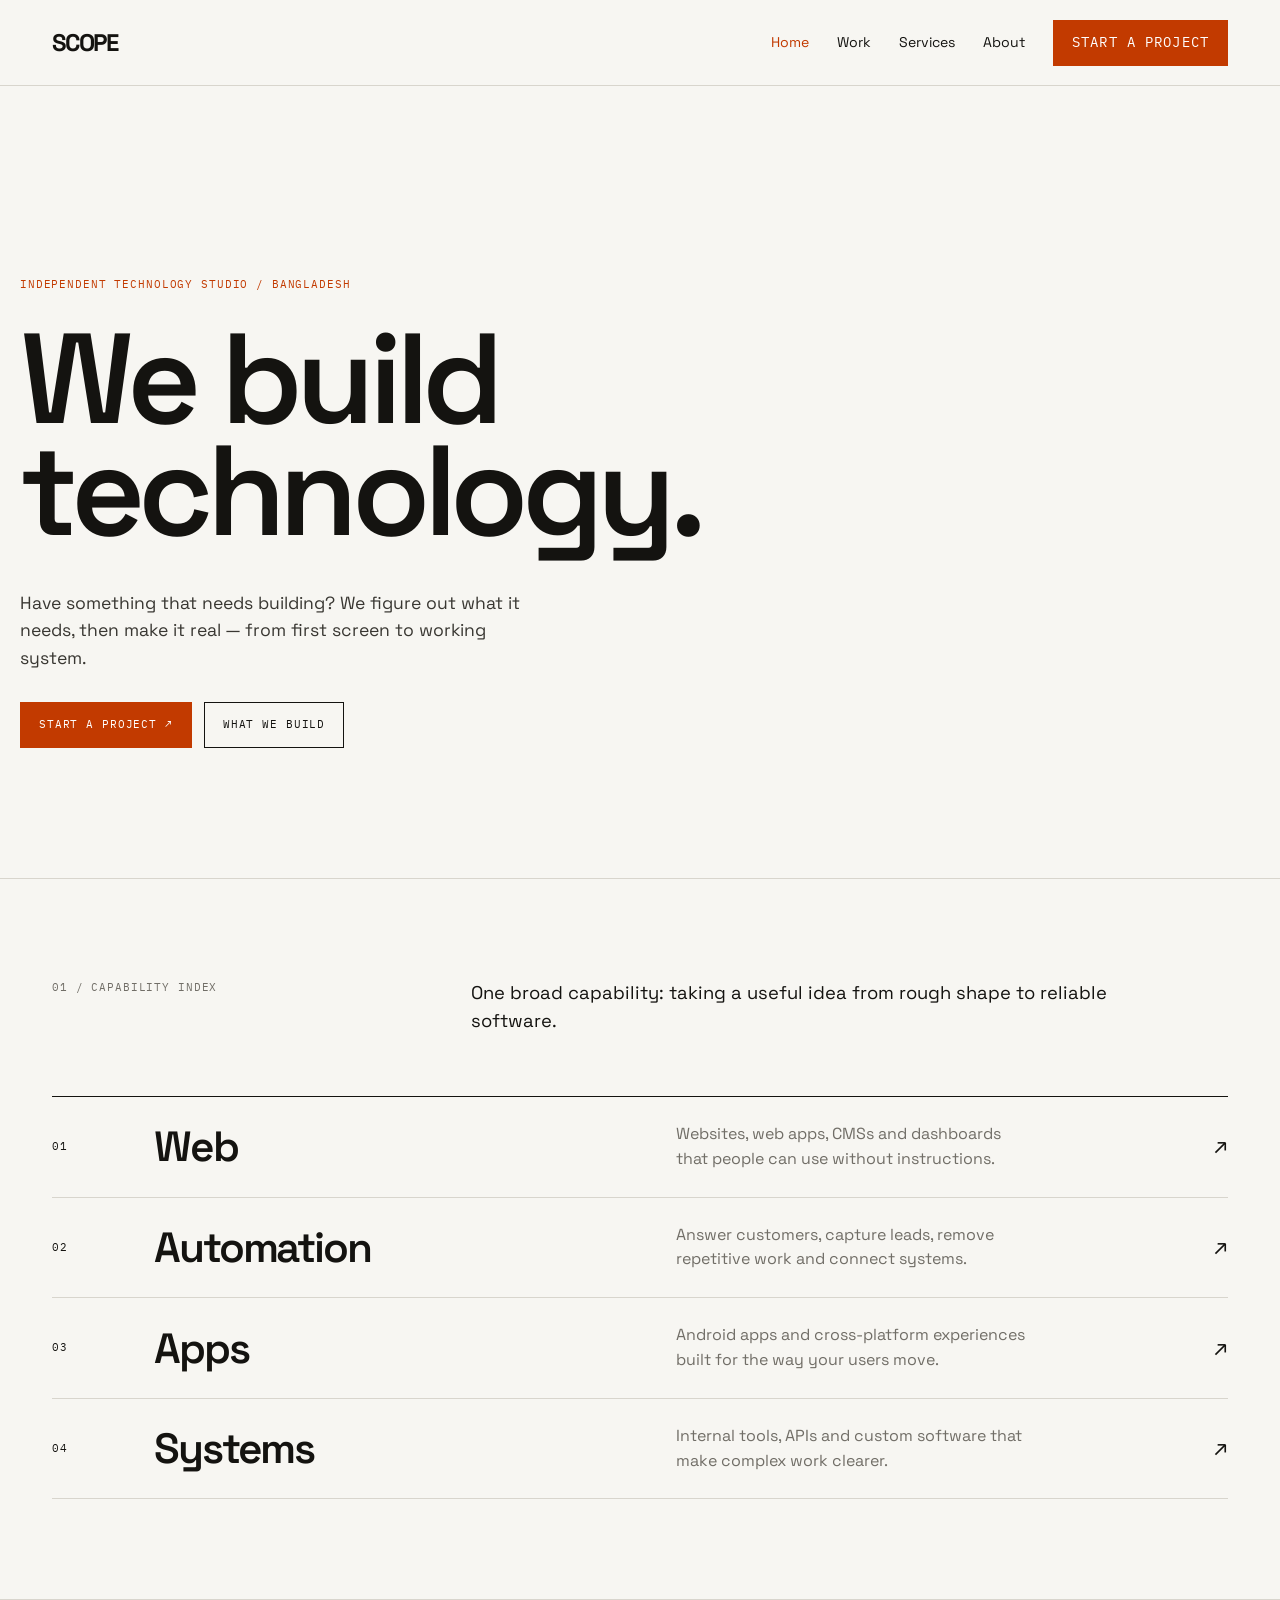
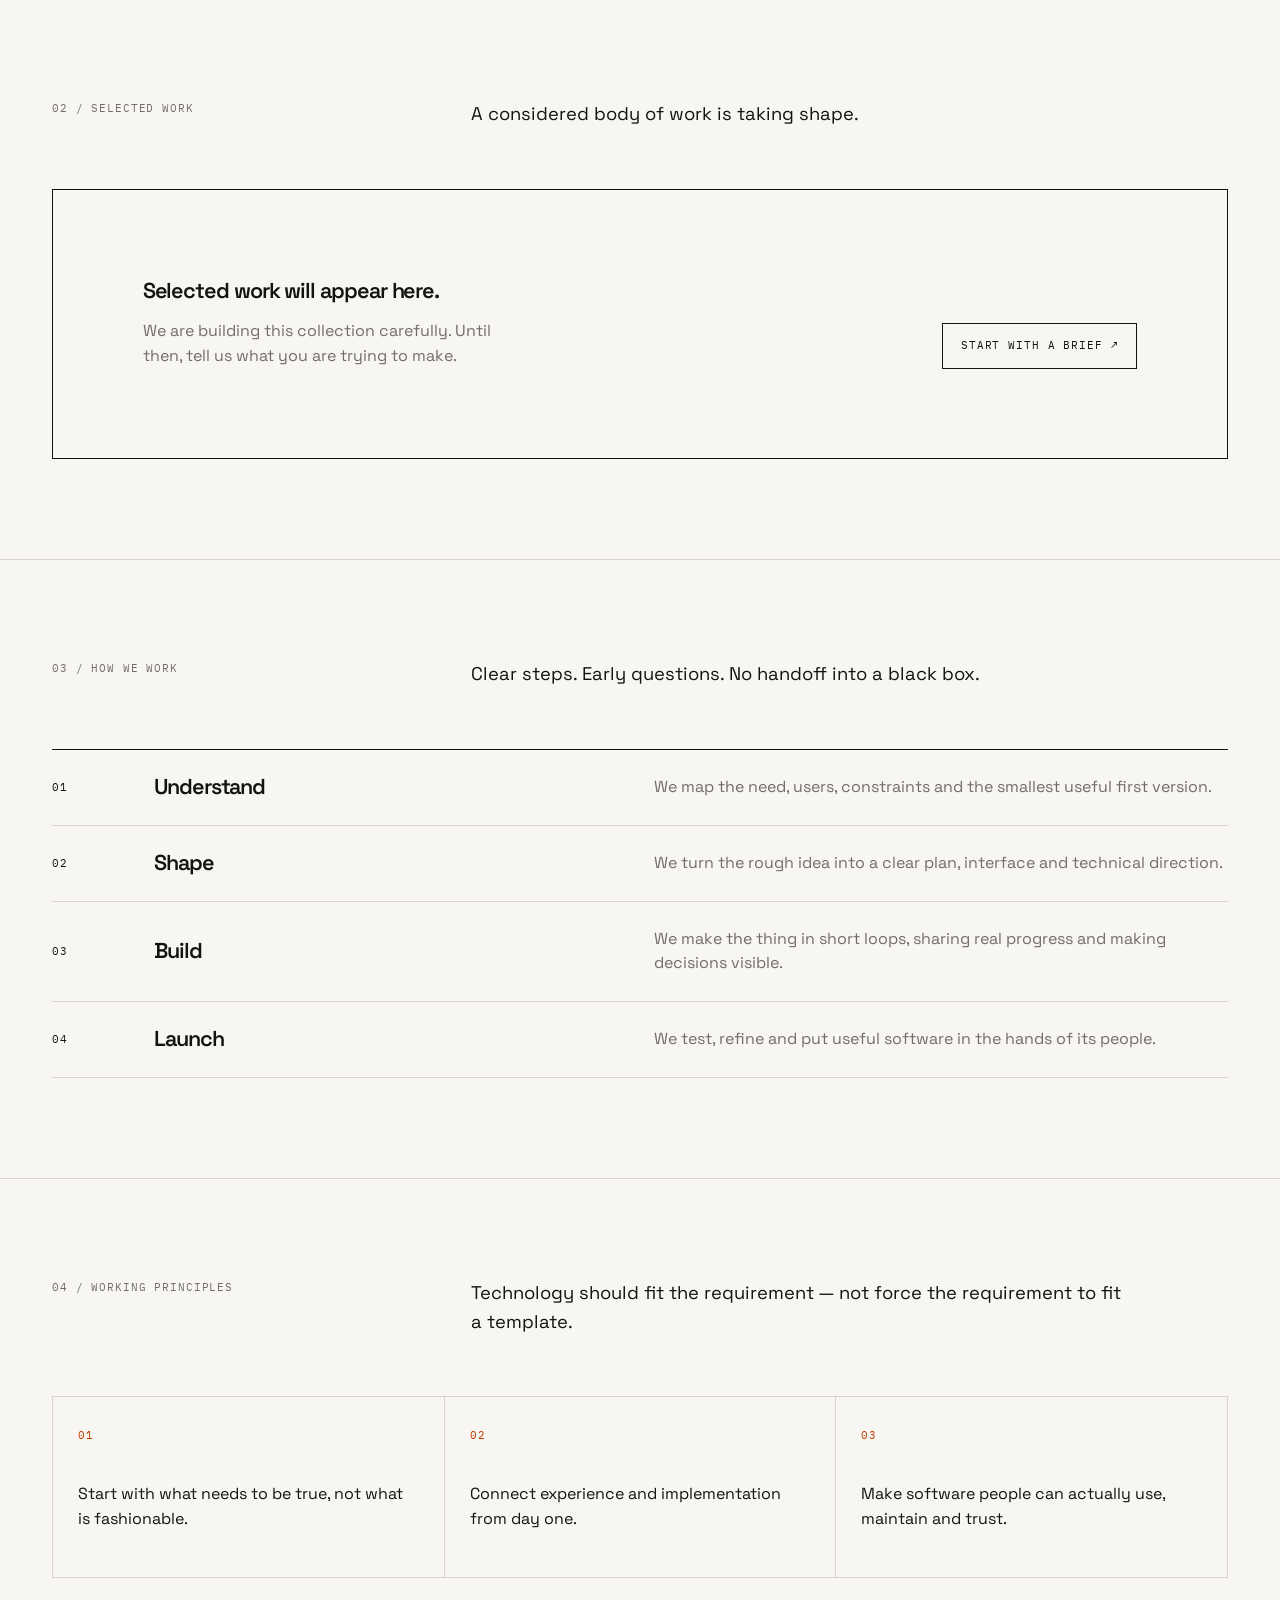
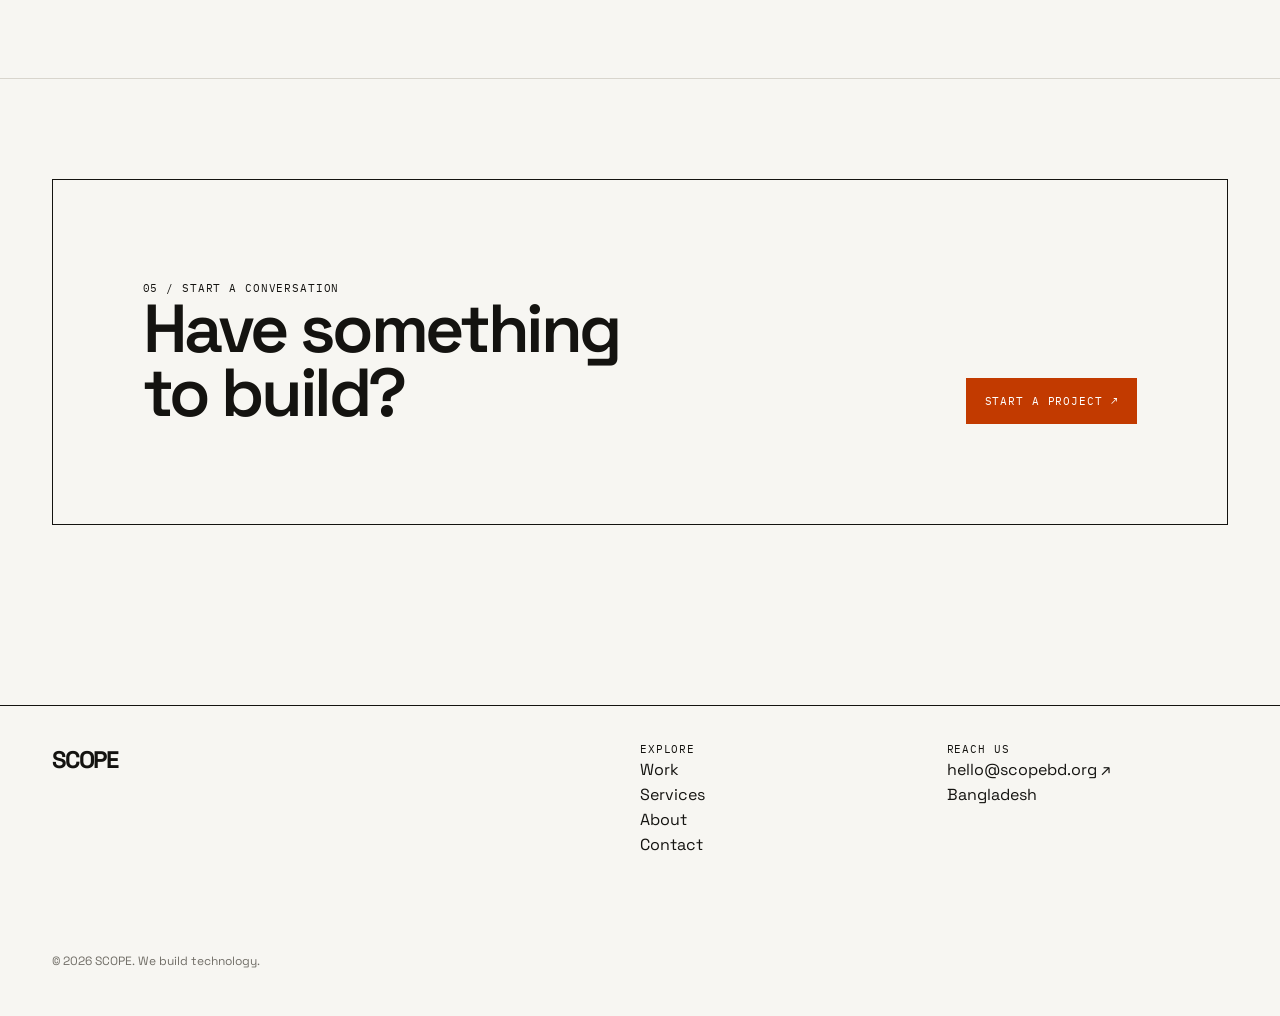
==== index.html @ 94222c30 "Initial SCOPE website: editorial static site for scopebd.org" ====
<!doctype html><html lang="en"><head><meta charset="utf-8"><meta name="viewport" content="width=device-width,initial-scale=1"><meta name="theme-color" content="#F7F6F2"><link rel="preconnect" href="https://fonts.googleapis.com"><link rel="preconnect" href="https://fonts.gstatic.com" crossorigin><link href="https://fonts.googleapis.com/css2?family=IBM+Plex+Mono:wght@400;500&family=Space+Grotesk:wght@400;500;600;700&display=swap" rel="stylesheet"><title>SCOPE — We build technology</title><meta name="description" content="SCOPE builds websites, apps, automation and systems for ideas that need somewhere to go."><link rel="canonical" href="https://scopebd.org/"><meta name="twitter:card" content="summary"><meta property="og:url" content="https://scopebd.org/"><meta property="og:site_name" content="SCOPE"><meta property="og:image" content="https://scopebd.org/favicon.svg"><link rel="apple-touch-icon" href="favicon.svg"><meta property="og:title" content="SCOPE — We build technology"><meta property="og:description" content="Websites, apps, automation and systems, built around what you need."><meta property="og:type" content="website"><link rel="icon" href="favicon.svg"><link rel="stylesheet" href="assets/css/main.css"></head><body><a class="skip" href="#main">Skip to content</a><header class="site-header"><div class="wrap nav"><a class="wordmark" href="index.html">SCOPE</a><button class="menu" aria-expanded="false" aria-controls="nav">Menu</button><nav class="nav-links" id="nav" aria-label="Main navigation"><a aria-current="page" href="index.html">Home</a><a href="work.html">Work</a><a href="services.html">Services</a><a href="about.html">About</a><a href="contact.html" class="button primary">Start a project</a></nav></div></header><main id="main"><section class="hero wrap reveal"><div class="eyebrow">Independent technology studio / Bangladesh</div><h1>We build<br>technology.</h1><p>Have something that needs building? We figure out what it needs, then make it real — from first screen to working system.</p><div class="actions"><a class="button primary" href="contact.html">Start a project ↗</a><a class="button" href="services.html">What we build</a></div></section><section class="section"><div class="wrap"><div class="section-head reveal"><div class="eyebrow">01 / Capability index</div><p class="section-intro">One broad capability: taking a useful idea from rough shape to reliable software.</p></div><div class="cap-list"><a class="cap-row reveal" href="services.html#web"><span class="index">01</span><h3>Web</h3><p>Websites, web apps, CMSs and dashboards that people can use without instructions.</p><span class="arrow">↗</span></a><a class="cap-row reveal" href="services.html#automation"><span class="index">02</span><h3>Automation</h3><p>Answer customers, capture leads, remove repetitive work and connect systems.</p><span class="arrow">↗</span></a><a class="cap-row reveal" href="services.html#apps"><span class="index">03</span><h3>Apps</h3><p>Android apps and cross-platform experiences built for the way your users move.</p><span class="arrow">↗</span></a><a class="cap-row reveal" href="services.html#systems"><span class="index">04</span><h3>Systems</h3><p>Internal tools, APIs and custom software that make complex work clearer.</p><span class="arrow">↗</span></a></div></div></section><section class="section"><div class="wrap"><div class="section-head reveal"><div class="eyebrow">02 / Selected work</div><p class="section-intro">A considered body of work is taking shape.</p></div><div class="empty reveal"><div><h3>Selected work will appear here.</h3><p>We are building this collection carefully. Until then, tell us what you are trying to make.</p></div><a class="button" href="contact.html">Start with a brief ↗</a></div></div></section><section class="section"><div class="wrap"><div class="section-head reveal"><div class="eyebrow">03 / How we work</div><p class="section-intro">Clear steps. Early questions. No handoff into a black box.</p></div><div class="process-list"><div class="process-row reveal"><span class="index">01</span><h3>Understand</h3><p>We map the need, users, constraints and the smallest useful first version.</p></div><div class="process-row reveal"><span class="index">02</span><h3>Shape</h3><p>We turn the rough idea into a clear plan, interface and technical direction.</p></div><div class="process-row reveal"><span class="index">03</span><h3>Build</h3><p>We make the thing in short loops, sharing real progress and making decisions visible.</p></div><div class="process-row reveal"><span class="index">04</span><h3>Launch</h3><p>We test, refine and put useful software in the hands of its people.</p></div></div></div></section><section class="section"><div class="wrap"><div class="section-head reveal"><div class="eyebrow">04 / Working principles</div><p class="section-intro">Technology should fit the requirement — not force the requirement to fit a template.</p></div><div class="principles"><div class="principle reveal"><span class="index">01</span><p>Start with what needs to be true, not what is fashionable.</p></div><div class="principle reveal"><span class="index">02</span><p>Connect experience and implementation from day one.</p></div><div class="principle reveal"><span class="index">03</span><p>Make software people can actually use, maintain and trust.</p></div></div></div></section><section class="section"><div class="wrap"><div class="empty final-cta reveal"><div><div class="eyebrow">05 / Start a conversation</div><h2>Have something<br>to build?</h2></div><a class="button primary" href="contact.html">Start a project ↗</a></div></div></section></main><footer class="site-footer"><div class="wrap footer-grid"><a class="wordmark" href="index.html">SCOPE</a><div><div class="mono">Explore</div><p><a href="work.html">Work</a><br><a href="services.html">Services</a><br><a href="about.html">About</a><br><a href="contact.html">Contact</a></p></div><div><div class="mono">Reach us</div><p><a href="mailto:hello@scopebd.org">hello@scopebd.org ↗</a><br>Bangladesh</p></div><p class="footer-small">© 2026 SCOPE. We build technology.</p></div></footer><script src="assets/js/main.js"></script></body></html>
---- assets/css/main.css ----
:root{--paper:#F7F6F2;--ink:#141310;--muted:#716e67;--rule:#D8D5CD;--orange:#C23A00;--orange-bright:#FF4D00;--orange-ink:#C23A00;--color-body:#393732;--color-error:#B32900;--color-on-primary:#FFFFFF;--max:1240px}*{box-sizing:border-box}html{scroll-behavior:smooth}body{margin:0;background:var(--paper);color:var(--ink);font-family:'Space Grotesk',sans-serif;line-height:1.55}h1,h2,h3,p{margin:0}h1,h2,h3{font-family:'Space Grotesk',Arial,sans-serif;font-weight:600;letter-spacing:-.05em}h1{font-size:clamp(3.8rem,10vw,9.5rem);line-height:.88;max-width:950px}h2{font-size:clamp(2.4rem,5.3vw,5.2rem);line-height:.94}h3{font-size:1.35rem;line-height:1.15}.mono,.eyebrow,.index,.meta{font-family:'IBM Plex Mono',monospace;text-transform:uppercase;letter-spacing:.08em;font-size:.68rem}.wrap{max-width:var(--max);margin:auto;padding:0 32px}.skip{position:absolute;left:16px;top:-100px;background:var(--orange-ink);color:var(--color-on-primary);padding:10px;z-index:20}.skip:focus{top:16px}.site-header{height:86px;border-bottom:1px solid var(--rule);display:flex;align-items:center}.nav{display:flex;align-items:center;justify-content:space-between;width:100%}.wordmark{font-family:'Space Grotesk';font-size:1.5rem;font-weight:700;letter-spacing:-.07em;color:var(--ink);text-decoration:none}.nav-links{display:flex;gap:28px;align-items:center}.nav-links a,.text-link{color:var(--ink);text-decoration:none;font-size:.88rem}.nav-links a[aria-current]{color:var(--orange)}.button{display:inline-flex;align-items:center;justify-content:center;min-height:46px;padding:0 18px;border:1px solid var(--ink);background:transparent;color:var(--ink);text-decoration:none;font-family:'IBM Plex Mono';font-size:.68rem;text-transform:uppercase;letter-spacing:.08em;transition:transform .24s cubic-bezier(.23,1,.32,1),background .24s,color .24s}.button.primary{background:var(--orange-ink);border-color:var(--orange-ink);color:var(--color-on-primary)} @media (hover:hover) and (pointer:fine){.nav-links a:hover{color:var(--orange)}.button:hover{background:var(--ink);color:var(--color-on-primary)}.button.primary:hover{background:var(--ink);border-color:var(--ink);color:var(--color-on-primary)}}.button:active{transform:scale(.97)}.menu{display:none;background:none;border:0;font:inherit}.hero{padding:clamp(90px,15vw,190px) 0 130px;position:relative}.hero .eyebrow{color:var(--orange);margin-bottom:30px}.hero p{max-width:510px;margin:42px 0 30px;font-size:1.1rem;color:var(--color-body)}.actions{display:flex;gap:12px;flex-wrap:wrap}.section{padding:100px 0;border-top:1px solid var(--rule)}.section-head{display:grid;grid-template-columns:1fr 2fr;gap:40px;margin-bottom:60px}.section-head .eyebrow{color:var(--muted)}.section-intro{max-width:650px;font-size:1.15rem}.cap-list,.process-list{border-top:1px solid var(--ink)}.cap-row,.process-row{display:grid;grid-template-columns:80px 1fr 1fr 30px;gap:22px;align-items:center;padding:25px 0;border-bottom:1px solid var(--rule);text-decoration:none;color:var(--ink);transition:padding .25s cubic-bezier(.23,1,.32,1),color .2s}.cap-row h3{font-size:clamp(1.8rem,3.3vw,3.1rem)}.cap-row p{color:var(--muted);max-width:360px}.cap-row .arrow{font-size:1.4rem;text-align:right} @media (hover:hover) and (pointer:fine){.cap-row:hover{padding-left:14px;padding-right:14px;color:var(--orange)}}.empty{border:1px solid var(--ink);padding:clamp(38px,7vw,90px);display:flex;align-items:end;justify-content:space-between;gap:35px}.final-cta{padding-top:clamp(48px,8vw,100px);padding-bottom:clamp(48px,8vw,100px)}.final-cta h2{max-width:620px}.empty p{color:var(--muted);max-width:350px;margin-top:15px}.spec-grid{display:grid;grid-template-columns:repeat(2,1fr);gap:1px;background:var(--rule);border:1px solid var(--rule)}.spec{background:var(--paper);padding:30px}.spec .mono{color:var(--orange);margin-bottom:24px}.spec p{margin-top:12px;color:var(--muted)}.process-row{grid-template-columns:80px 1fr 1.2fr}.process-row p{color:var(--muted)}.principles{display:grid;grid-template-columns:repeat(3,1fr);gap:1px;background:var(--rule);border:1px solid var(--rule)}.principle{background:var(--paper);padding:25px;min-height:180px}.principle .index{color:var(--orange)}.principle p{margin-top:35px}.page-hero{padding:110px 0 100px}.page-hero p{font-size:1.15rem;max-width:550px;margin-top:32px;color:var(--muted)}.service{display:grid;grid-template-columns:80px 1fr 1.2fr;gap:25px;padding:45px 0;border-top:1px solid var(--rule)}.service h2{font-size:clamp(2rem,4vw,4rem)}.service ul{margin:0;padding:0;list-style:none;color:var(--muted)}.service li{padding:7px 0;border-bottom:1px solid var(--rule)}.service li:before{content:'— ';color:var(--orange)}.service .hint{font-family:'IBM Plex Mono';font-size:.7rem;text-transform:uppercase;margin-top:24px;color:var(--ink)}.about-copy{max-width:750px;font-size:clamp(1.5rem,3vw,2.7rem);line-height:1.15}.contact-layout{display:grid;grid-template-columns:1fr 1.2fr;gap:100px}.contact-note{color:var(--muted);max-width:300px}.contact-note a{color:var(--ink)}form{border-top:1px solid var(--ink)}.field{padding:20px 0;border-bottom:1px solid var(--rule)}label{display:block;font-family:'IBM Plex Mono';font-size:.68rem;text-transform:uppercase;letter-spacing:.08em;margin-bottom:9px}input,select,textarea{width:100%;padding:10px 0;border:0;background:transparent;color:var(--ink);font:1rem 'Space Grotesk';outline:0}textarea{min-height:120px;resize:vertical}input:focus,select:focus,textarea:focus{box-shadow:0 2px var(--orange)}.error{color:var(--color-error);font-size:.75rem;display:block;min-height:18px}.form-footer{display:flex;align-items:center;justify-content:space-between;padding-top:25px}.form-status{color:var(--muted);font-size:.85rem}.site-footer{border-top:1px solid var(--ink);padding:35px 0 45px;margin-top:80px}.footer-grid{display:grid;grid-template-columns:2fr 1fr 1fr;gap:25px}.footer-grid a{color:var(--ink);text-decoration:none} @media (hover:hover) and (pointer:fine){.footer-grid a:hover{color:var(--orange)}}.footer-small{margin-top:70px;color:var(--muted);font-size:.75rem}.not-found{min-height:65vh;display:flex;align-items:center}.reveal{opacity:0;transform:translateY(16px);transition:opacity .5s,transform .5s cubic-bezier(.23,1,.32,1)}.reveal.visible{opacity:1;transform:none}:focus-visible{outline:2px solid var(--ink);outline-offset:4px}@media(max-width:700px){.wrap{padding:0 20px}.site-header{height:70px}.menu{display:block;font-family:'IBM Plex Mono';font-size:.68rem;text-transform:uppercase}.nav-links{display:none;position:absolute;top:70px;left:0;right:0;background:var(--paper);border-bottom:1px solid var(--ink);padding:20px;z-index:5;flex-direction:column;align-items:stretch}.nav-links.open{display:flex}.nav-links .button{text-align:center}.hero{padding:90px 0 100px}.hero p{font-size:1rem;margin-top:32px}.section{padding:72px 0}.section-head{display:block;margin-bottom:35px}.section-head .section-intro{margin-top:24px}.cap-row{grid-template-columns:45px 1fr 20px}.cap-row p{grid-column:2/-1;font-size:.9rem}.spec-grid,.principles{grid-template-columns:1fr}.empty{display:block}.empty .button{margin-top:30px}.process-row{grid-template-columns:45px 1fr}.process-row p{grid-column:2}.service{grid-template-columns:45px 1fr;gap:15px;padding:32px 0}.service ul,.service .hint{grid-column:2}.contact-layout{grid-template-columns:1fr;gap:45px}.page-hero{padding:80px 0 65px}.footer-grid{grid-template-columns:1fr 1fr}.footer-grid .wordmark{grid-column:1/-1}.footer-small{margin-top:40px}}@media(prefers-reduced-motion:reduce){html{scroll-behavior:auto}.reveal{opacity:1;transform:none;transition:none}.button,.cap-row{transition:none}}
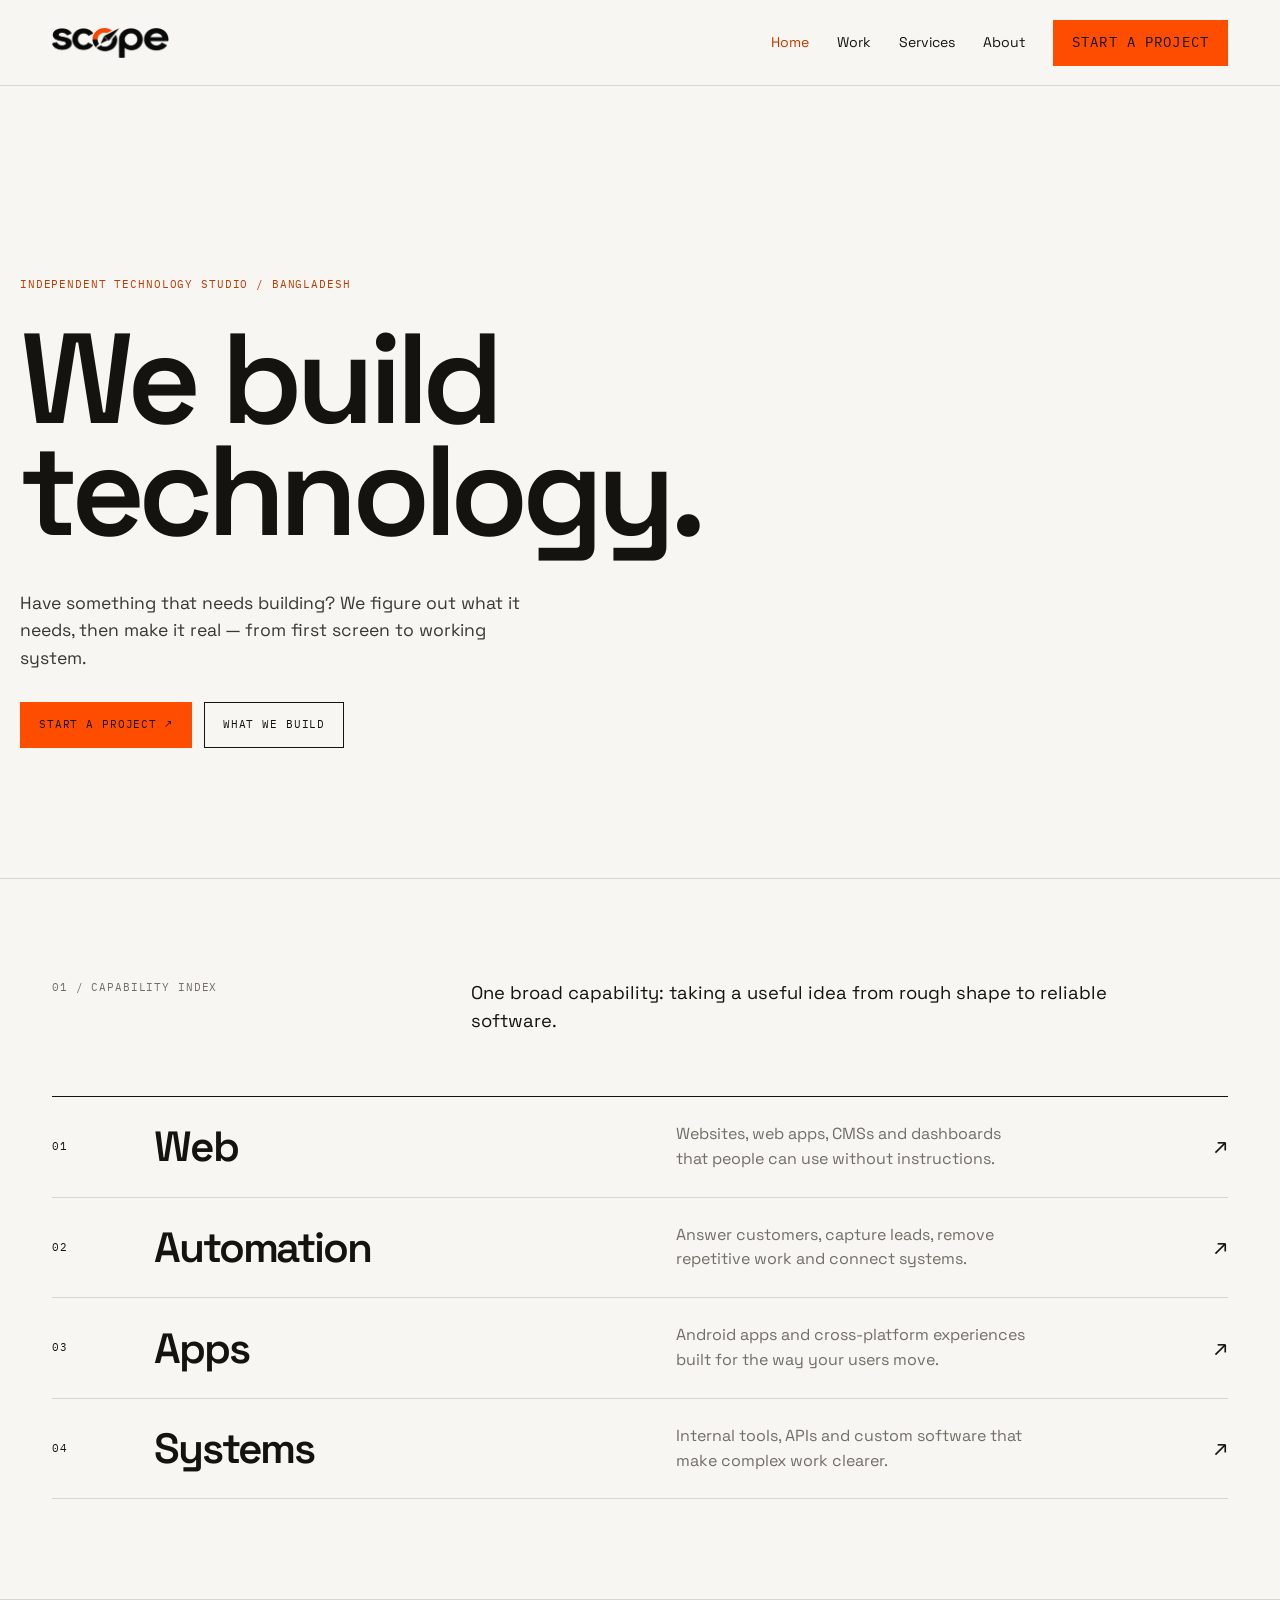
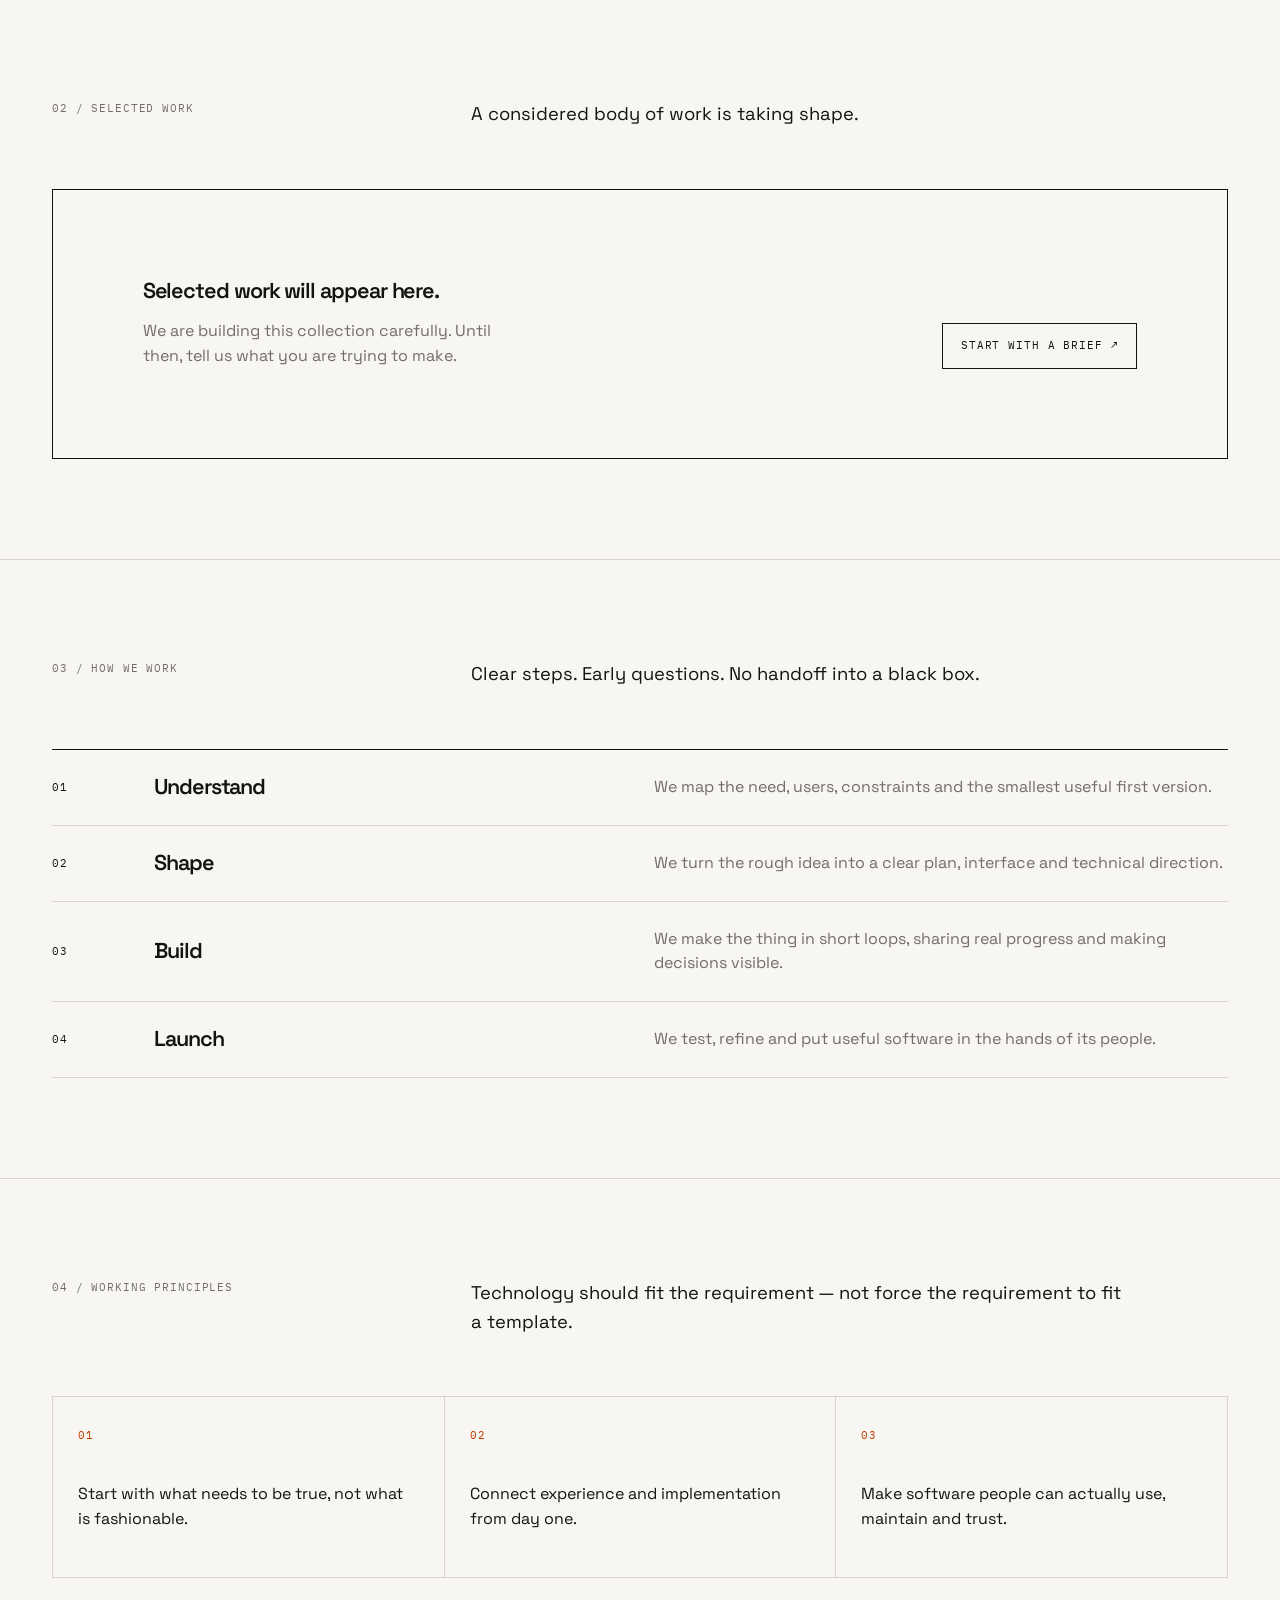
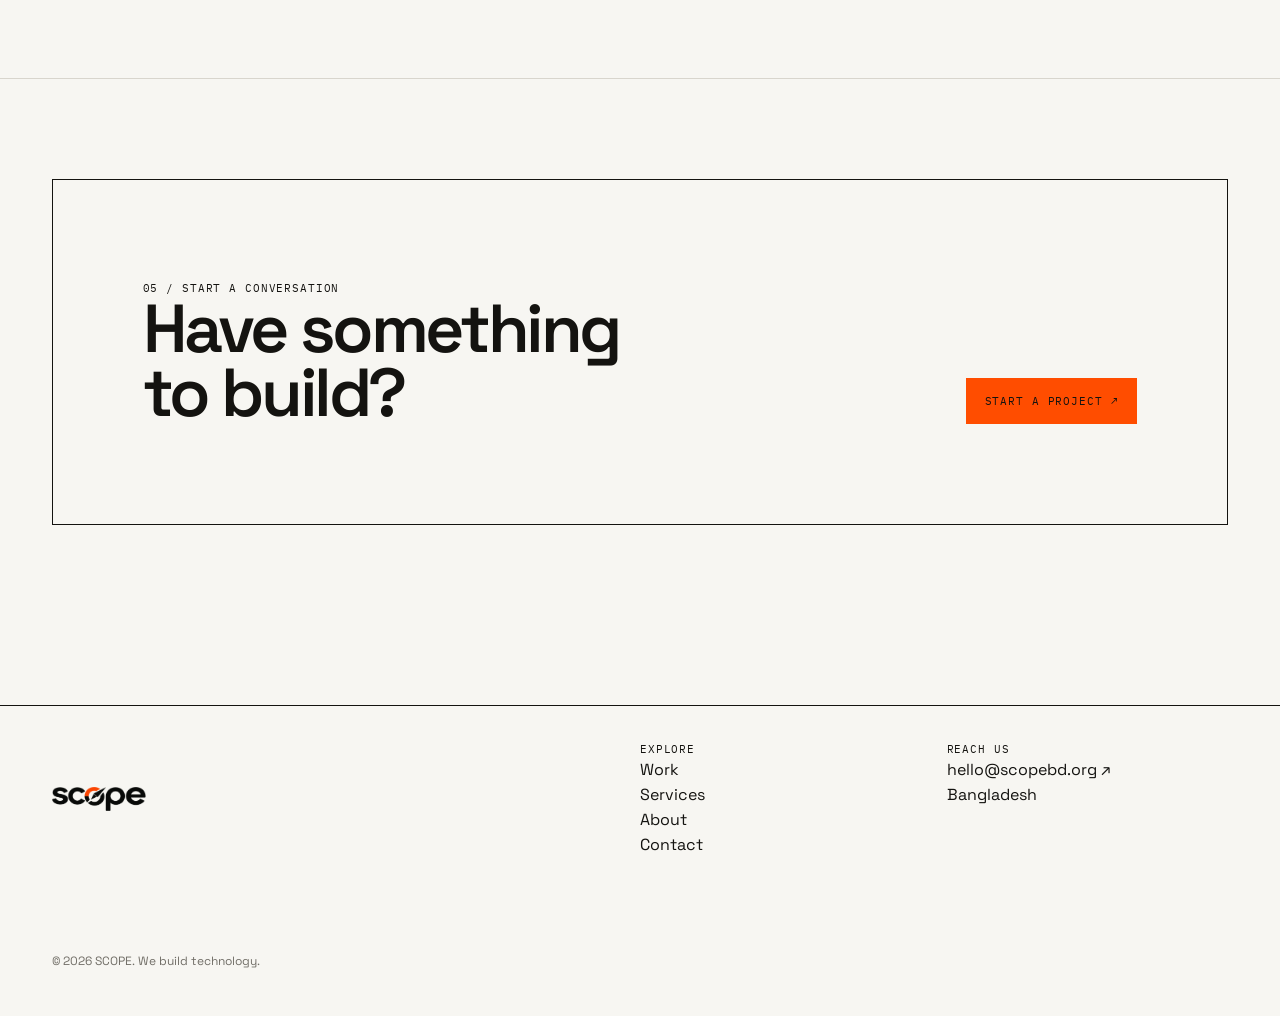
==== commit 53539ab2: "Brand: official logo.png in navbar/footer, O-mark favicon set" ====
--- a/index.html
+++ b/index.html
@@ -1 +1 @@
-<!doctype html><html lang="en"><head><meta charset="utf-8"><meta name="viewport" content="width=device-width,initial-scale=1"><meta name="theme-color" content="#F7F6F2"><link rel="preconnect" href="https://fonts.googleapis.com"><link rel="preconnect" href="https://fonts.gstatic.com" crossorigin><link href="https://fonts.googleapis.com/css2?family=IBM+Plex+Mono:wght@400;500&family=Space+Grotesk:wght@400;500;600;700&display=swap" rel="stylesheet"><title>SCOPE — We build technology</title><meta name="description" content="SCOPE builds websites, apps, automation and systems for ideas that need somewhere to go."><link rel="canonical" href="https://scopebd.org/"><meta name="twitter:card" content="summary"><meta property="og:url" content="https://scopebd.org/"><meta property="og:site_name" content="SCOPE"><meta property="og:image" content="https://scopebd.org/favicon.svg"><link rel="apple-touch-icon" href="favicon.svg"><meta property="og:title" content="SCOPE — We build technology"><meta property="og:description" content="Websites, apps, automation and systems, built around what you need."><meta property="og:type" content="website"><link rel="icon" href="favicon.svg"><link rel="stylesheet" href="assets/css/main.css"></head><body><a class="skip" href="#main">Skip to content</a><header class="site-header"><div class="wrap nav"><a class="wordmark" href="index.html">SCOPE</a><button class="menu" aria-expanded="false" aria-controls="nav">Menu</button><nav class="nav-links" id="nav" aria-label="Main navigation"><a aria-current="page" href="index.html">Home</a><a href="work.html">Work</a><a href="services.html">Services</a><a href="about.html">About</a><a href="contact.html" class="button primary">Start a project</a></nav></div></header><main id="main"><section class="hero wrap reveal"><div class="eyebrow">Independent technology studio / Bangladesh</div><h1>We build<br>technology.</h1><p>Have something that needs building? We figure out what it needs, then make it real — from first screen to working system.</p><div class="actions"><a class="button primary" href="contact.html">Start a project ↗</a><a class="button" href="services.html">What we build</a></div></section><section class="section"><div class="wrap"><div class="section-head reveal"><div class="eyebrow">01 / Capability index</div><p class="section-intro">One broad capability: taking a useful idea from rough shape to reliable software.</p></div><div class="cap-list"><a class="cap-row reveal" href="services.html#web"><span class="index">01</span><h3>Web</h3><p>Websites, web apps, CMSs and dashboards that people can use without instructions.</p><span class="arrow">↗</span></a><a class="cap-row reveal" href="services.html#automation"><span class="index">02</span><h3>Automation</h3><p>Answer customers, capture leads, remove repetitive work and connect systems.</p><span class="arrow">↗</span></a><a class="cap-row reveal" href="services.html#apps"><span class="index">03</span><h3>Apps</h3><p>Android apps and cross-platform experiences built for the way your users move.</p><span class="arrow">↗</span></a><a class="cap-row reveal" href="services.html#systems"><span class="index">04</span><h3>Systems</h3><p>Internal tools, APIs and custom software that make complex work clearer.</p><span class="arrow">↗</span></a></div></div></section><section class="section"><div class="wrap"><div class="section-head reveal"><div class="eyebrow">02 / Selected work</div><p class="section-intro">A considered body of work is taking shape.</p></div><div class="empty reveal"><div><h3>Selected work will appear here.</h3><p>We are building this collection carefully. Until then, tell us what you are trying to make.</p></div><a class="button" href="contact.html">Start with a brief ↗</a></div></div></section><section class="section"><div class="wrap"><div class="section-head reveal"><div class="eyebrow">03 / How we work</div><p class="section-intro">Clear steps. Early questions. No handoff into a black box.</p></div><div class="process-list"><div class="process-row reveal"><span class="index">01</span><h3>Understand</h3><p>We map the need, users, constraints and the smallest useful first version.</p></div><div class="process-row reveal"><span class="index">02</span><h3>Shape</h3><p>We turn the rough idea into a clear plan, interface and technical direction.</p></div><div class="process-row reveal"><span class="index">03</span><h3>Build</h3><p>We make the thing in short loops, sharing real progress and making decisions visible.</p></div><div class="process-row reveal"><span class="index">04</span><h3>Launch</h3><p>We test, refine and put useful software in the hands of its people.</p></div></div></div></section><section class="section"><div class="wrap"><div class="section-head reveal"><div class="eyebrow">04 / Working principles</div><p class="section-intro">Technology should fit the requirement — not force the requirement to fit a template.</p></div><div class="principles"><div class="principle reveal"><span class="index">01</span><p>Start with what needs to be true, not what is fashionable.</p></div><div class="principle reveal"><span class="index">02</span><p>Connect experience and implementation from day one.</p></div><div class="principle reveal"><span class="index">03</span><p>Make software people can actually use, maintain and trust.</p></div></div></div></section><section class="section"><div class="wrap"><div class="empty final-cta reveal"><div><div class="eyebrow">05 / Start a conversation</div><h2>Have something<br>to build?</h2></div><a class="button primary" href="contact.html">Start a project ↗</a></div></div></section></main><footer class="site-footer"><div class="wrap footer-grid"><a class="wordmark" href="index.html">SCOPE</a><div><div class="mono">Explore</div><p><a href="work.html">Work</a><br><a href="services.html">Services</a><br><a href="about.html">About</a><br><a href="contact.html">Contact</a></p></div><div><div class="mono">Reach us</div><p><a href="mailto:hello@scopebd.org">hello@scopebd.org ↗</a><br>Bangladesh</p></div><p class="footer-small">© 2026 SCOPE. We build technology.</p></div></footer><script src="assets/js/main.js"></script></body></html>
+<!doctype html><html lang="en"><head><meta charset="utf-8"><meta name="viewport" content="width=device-width,initial-scale=1"><meta name="theme-color" content="#F7F6F2"><link rel="preconnect" href="https://fonts.googleapis.com"><link rel="preconnect" href="https://fonts.gstatic.com" crossorigin><link href="https://fonts.googleapis.com/css2?family=IBM+Plex+Mono:wght@400;500&family=Space+Grotesk:wght@400;500;600;700&display=swap" rel="stylesheet"><title>SCOPE — We build technology</title><meta name="description" content="SCOPE builds websites, apps, automation and systems for ideas that need somewhere to go."><link rel="canonical" href="https://scopebd.org/"><meta name="twitter:card" content="summary"><meta property="og:url" content="https://scopebd.org/"><meta property="og:site_name" content="SCOPE"><meta property="og:image" content="https://scopebd.org/assets/logo-480.png"><link rel="apple-touch-icon" href="apple-touch-icon.png"><meta property="og:title" content="SCOPE — We build technology"><meta property="og:description" content="Websites, apps, automation and systems, built around what you need."><meta property="og:type" content="website"><link rel="icon" type="image/png" sizes="32x32" href="favicon-32.png"><link rel="stylesheet" href="assets/css/main.css"></head><body><a class="skip" href="#main">Skip to content</a><header class="site-header"><div class="wrap nav"><a class="wordmark" href="index.html"><img class="wordmark-img" src="assets/logo-480.png" alt="SCOPE — home" width="480" height="123"></a><button class="menu" aria-expanded="false" aria-controls="nav">Menu</button><nav class="nav-links" id="nav" aria-label="Main navigation"><a aria-current="page" href="index.html">Home</a><a href="work.html">Work</a><a href="services.html">Services</a><a href="about.html">About</a><a href="contact.html" class="button primary">Start a project</a></nav></div></header><main id="main"><section class="hero wrap reveal"><div class="eyebrow">Independent technology studio / Bangladesh</div><h1>We build<br>technology.</h1><p>Have something that needs building? We figure out what it needs, then make it real — from first screen to working system.</p><div class="actions"><a class="button primary" href="contact.html">Start a project ↗</a><a class="button" href="services.html">What we build</a></div></section><section class="section"><div class="wrap"><div class="section-head reveal"><div class="eyebrow">01 / Capability index</div><p class="section-intro">One broad capability: taking a useful idea from rough shape to reliable software.</p></div><div class="cap-list"><a class="cap-row reveal" href="services.html#web"><span class="index">01</span><h3>Web</h3><p>Websites, web apps, CMSs and dashboards that people can use without instructions.</p><span class="arrow">↗</span></a><a class="cap-row reveal" href="services.html#automation"><span class="index">02</span><h3>Automation</h3><p>Answer customers, capture leads, remove repetitive work and connect systems.</p><span class="arrow">↗</span></a><a class="cap-row reveal" href="services.html#apps"><span class="index">03</span><h3>Apps</h3><p>Android apps and cross-platform experiences built for the way your users move.</p><span class="arrow">↗</span></a><a class="cap-row reveal" href="services.html#systems"><span class="index">04</span><h3>Systems</h3><p>Internal tools, APIs and custom software that make complex work clearer.</p><span class="arrow">↗</span></a></div></div></section><section class="section"><div class="wrap"><div class="section-head reveal"><div class="eyebrow">02 / Selected work</div><p class="section-intro">A considered body of work is taking shape.</p></div><div class="empty reveal"><div><h3>Selected work will appear here.</h3><p>We are building this collection carefully. Until then, tell us what you are trying to make.</p></div><a class="button" href="contact.html">Start with a brief ↗</a></div></div></section><section class="section"><div class="wrap"><div class="section-head reveal"><div class="eyebrow">03 / How we work</div><p class="section-intro">Clear steps. Early questions. No handoff into a black box.</p></div><div class="process-list"><div class="process-row reveal"><span class="index">01</span><h3>Understand</h3><p>We map the need, users, constraints and the smallest useful first version.</p></div><div class="process-row reveal"><span class="index">02</span><h3>Shape</h3><p>We turn the rough idea into a clear plan, interface and technical direction.</p></div><div class="process-row reveal"><span class="index">03</span><h3>Build</h3><p>We make the thing in short loops, sharing real progress and making decisions visible.</p></div><div class="process-row reveal"><span class="index">04</span><h3>Launch</h3><p>We test, refine and put useful software in the hands of its people.</p></div></div></div></section><section class="section"><div class="wrap"><div class="section-head reveal"><div class="eyebrow">04 / Working principles</div><p class="section-intro">Technology should fit the requirement — not force the requirement to fit a template.</p></div><div class="principles"><div class="principle reveal"><span class="index">01</span><p>Start with what needs to be true, not what is fashionable.</p></div><div class="principle reveal"><span class="index">02</span><p>Connect experience and implementation from day one.</p></div><div class="principle reveal"><span class="index">03</span><p>Make software people can actually use, maintain and trust.</p></div></div></div></section><section class="section"><div class="wrap"><div class="empty final-cta reveal"><div><div class="eyebrow">05 / Start a conversation</div><h2>Have something<br>to build?</h2></div><a class="button primary" href="contact.html">Start a project ↗</a></div></div></section></main><footer class="site-footer"><div class="wrap footer-grid"><a class="wordmark" href="index.html"><img class="wordmark-img" src="assets/logo-480.png" alt="SCOPE — home" width="480" height="123"></a><div><div class="mono">Explore</div><p><a href="work.html">Work</a><br><a href="services.html">Services</a><br><a href="about.html">About</a><br><a href="contact.html">Contact</a></p></div><div><div class="mono">Reach us</div><p><a href="mailto:hello@scopebd.org">hello@scopebd.org ↗</a><br>Bangladesh</p></div><p class="footer-small">© 2026 SCOPE. We build technology.</p></div></footer><script src="assets/js/main.js"></script></body></html>
--- a/assets/css/main.css
+++ b/assets/css/main.css
@@ -1 +1,5 @@
-:root{--paper:#F7F6F2;--ink:#141310;--muted:#716e67;--rule:#D8D5CD;--orange:#C23A00;--orange-bright:#FF4D00;--orange-ink:#C23A00;--color-body:#393732;--color-error:#B32900;--color-on-primary:#FFFFFF;--max:1240px}*{box-sizing:border-box}html{scroll-behavior:smooth}body{margin:0;background:var(--paper);color:var(--ink);font-family:'Space Grotesk',sans-serif;line-height:1.55}h1,h2,h3,p{margin:0}h1,h2,h3{font-family:'Space Grotesk',Arial,sans-serif;font-weight:600;letter-spacing:-.05em}h1{font-size:clamp(3.8rem,10vw,9.5rem);line-height:.88;max-width:950px}h2{font-size:clamp(2.4rem,5.3vw,5.2rem);line-height:.94}h3{font-size:1.35rem;line-height:1.15}.mono,.eyebrow,.index,.meta{font-family:'IBM Plex Mono',monospace;text-transform:uppercase;letter-spacing:.08em;font-size:.68rem}.wrap{max-width:var(--max);margin:auto;padding:0 32px}.skip{position:absolute;left:16px;top:-100px;background:var(--orange-ink);color:var(--color-on-primary);padding:10px;z-index:20}.skip:focus{top:16px}.site-header{height:86px;border-bottom:1px solid var(--rule);display:flex;align-items:center}.nav{display:flex;align-items:center;justify-content:space-between;width:100%}.wordmark{font-family:'Space Grotesk';font-size:1.5rem;font-weight:700;letter-spacing:-.07em;color:var(--ink);text-decoration:none}.nav-links{display:flex;gap:28px;align-items:center}.nav-links a,.text-link{color:var(--ink);text-decoration:none;font-size:.88rem}.nav-links a[aria-current]{color:var(--orange)}.button{display:inline-flex;align-items:center;justify-content:center;min-height:46px;padding:0 18px;border:1px solid var(--ink);background:transparent;color:var(--ink);text-decoration:none;font-family:'IBM Plex Mono';font-size:.68rem;text-transform:uppercase;letter-spacing:.08em;transition:transform .24s cubic-bezier(.23,1,.32,1),background .24s,color .24s}.button.primary{background:var(--orange-ink);border-color:var(--orange-ink);color:var(--color-on-primary)} @media (hover:hover) and (pointer:fine){.nav-links a:hover{color:var(--orange)}.button:hover{background:var(--ink);color:var(--color-on-primary)}.button.primary:hover{background:var(--ink);border-color:var(--ink);color:var(--color-on-primary)}}.button:active{transform:scale(.97)}.menu{display:none;background:none;border:0;font:inherit}.hero{padding:clamp(90px,15vw,190px) 0 130px;position:relative}.hero .eyebrow{color:var(--orange);margin-bottom:30px}.hero p{max-width:510px;margin:42px 0 30px;font-size:1.1rem;color:var(--color-body)}.actions{display:flex;gap:12px;flex-wrap:wrap}.section{padding:100px 0;border-top:1px solid var(--rule)}.section-head{display:grid;grid-template-columns:1fr 2fr;gap:40px;margin-bottom:60px}.section-head .eyebrow{color:var(--muted)}.section-intro{max-width:650px;font-size:1.15rem}.cap-list,.process-list{border-top:1px solid var(--ink)}.cap-row,.process-row{display:grid;grid-template-columns:80px 1fr 1fr 30px;gap:22px;align-items:center;padding:25px 0;border-bottom:1px solid var(--rule);text-decoration:none;color:var(--ink);transition:padding .25s cubic-bezier(.23,1,.32,1),color .2s}.cap-row h3{font-size:clamp(1.8rem,3.3vw,3.1rem)}.cap-row p{color:var(--muted);max-width:360px}.cap-row .arrow{font-size:1.4rem;text-align:right} @media (hover:hover) and (pointer:fine){.cap-row:hover{padding-left:14px;padding-right:14px;color:var(--orange)}}.empty{border:1px solid var(--ink);padding:clamp(38px,7vw,90px);display:flex;align-items:end;justify-content:space-between;gap:35px}.final-cta{padding-top:clamp(48px,8vw,100px);padding-bottom:clamp(48px,8vw,100px)}.final-cta h2{max-width:620px}.empty p{color:var(--muted);max-width:350px;margin-top:15px}.spec-grid{display:grid;grid-template-columns:repeat(2,1fr);gap:1px;background:var(--rule);border:1px solid var(--rule)}.spec{background:var(--paper);padding:30px}.spec .mono{color:var(--orange);margin-bottom:24px}.spec p{margin-top:12px;color:var(--muted)}.process-row{grid-template-columns:80px 1fr 1.2fr}.process-row p{color:var(--muted)}.principles{display:grid;grid-template-columns:repeat(3,1fr);gap:1px;background:var(--rule);border:1px solid var(--rule)}.principle{background:var(--paper);padding:25px;min-height:180px}.principle .index{color:var(--orange)}.principle p{margin-top:35px}.page-hero{padding:110px 0 100px}.page-hero p{font-size:1.15rem;max-width:550px;margin-top:32px;color:var(--muted)}.service{display:grid;grid-template-columns:80px 1fr 1.2fr;gap:25px;padding:45px 0;border-top:1px solid var(--rule)}.service h2{font-size:clamp(2rem,4vw,4rem)}.service ul{margin:0;padding:0;list-style:none;color:var(--muted)}.service li{padding:7px 0;border-bottom:1px solid var(--rule)}.service li:before{content:'— ';color:var(--orange)}.service .hint{font-family:'IBM Plex Mono';font-size:.7rem;text-transform:uppercase;margin-top:24px;color:var(--ink)}.about-copy{max-width:750px;font-size:clamp(1.5rem,3vw,2.7rem);line-height:1.15}.contact-layout{display:grid;grid-template-columns:1fr 1.2fr;gap:100px}.contact-note{color:var(--muted);max-width:300px}.contact-note a{color:var(--ink)}form{border-top:1px solid var(--ink)}.field{padding:20px 0;border-bottom:1px solid var(--rule)}label{display:block;font-family:'IBM Plex Mono';font-size:.68rem;text-transform:uppercase;letter-spacing:.08em;margin-bottom:9px}input,select,textarea{width:100%;padding:10px 0;border:0;background:transparent;color:var(--ink);font:1rem 'Space Grotesk';outline:0}textarea{min-height:120px;resize:vertical}input:focus,select:focus,textarea:focus{box-shadow:0 2px var(--orange)}.error{color:var(--color-error);font-size:.75rem;display:block;min-height:18px}.form-footer{display:flex;align-items:center;justify-content:space-between;padding-top:25px}.form-status{color:var(--muted);font-size:.85rem}.site-footer{border-top:1px solid var(--ink);padding:35px 0 45px;margin-top:80px}.footer-grid{display:grid;grid-template-columns:2fr 1fr 1fr;gap:25px}.footer-grid a{color:var(--ink);text-decoration:none} @media (hover:hover) and (pointer:fine){.footer-grid a:hover{color:var(--orange)}}.footer-small{margin-top:70px;color:var(--muted);font-size:.75rem}.not-found{min-height:65vh;display:flex;align-items:center}.reveal{opacity:0;transform:translateY(16px);transition:opacity .5s,transform .5s cubic-bezier(.23,1,.32,1)}.reveal.visible{opacity:1;transform:none}:focus-visible{outline:2px solid var(--ink);outline-offset:4px}@media(max-width:700px){.wrap{padding:0 20px}.site-header{height:70px}.menu{display:block;font-family:'IBM Plex Mono';font-size:.68rem;text-transform:uppercase}.nav-links{display:none;position:absolute;top:70px;left:0;right:0;background:var(--paper);border-bottom:1px solid var(--ink);padding:20px;z-index:5;flex-direction:column;align-items:stretch}.nav-links.open{display:flex}.nav-links .button{text-align:center}.hero{padding:90px 0 100px}.hero p{font-size:1rem;margin-top:32px}.section{padding:72px 0}.section-head{display:block;margin-bottom:35px}.section-head .section-intro{margin-top:24px}.cap-row{grid-template-columns:45px 1fr 20px}.cap-row p{grid-column:2/-1;font-size:.9rem}.spec-grid,.principles{grid-template-columns:1fr}.empty{display:block}.empty .button{margin-top:30px}.process-row{grid-template-columns:45px 1fr}.process-row p{grid-column:2}.service{grid-template-columns:45px 1fr;gap:15px;padding:32px 0}.service ul,.service .hint{grid-column:2}.contact-layout{grid-template-columns:1fr;gap:45px}.page-hero{padding:80px 0 65px}.footer-grid{grid-template-columns:1fr 1fr}.footer-grid .wordmark{grid-column:1/-1}.footer-small{margin-top:40px}}@media(prefers-reduced-motion:reduce){html{scroll-behavior:auto}.reveal{opacity:1;transform:none;transition:none}.button,.cap-row{transition:none}}
+:root{--paper:#F7F6F2;--ink:#141310;--muted:#716e67;--rule:#D8D5CD;--orange:#C23A00;--orange-bright:#FF4D00;--orange-ink:#C23A00;--color-body:#393732;--color-error:#B32900;--color-on-primary:#FFFFFF;--max:1240px}*{box-sizing:border-box}html{scroll-behavior:smooth}body{margin:0;background:var(--paper);color:var(--ink);font-family:'Space Grotesk',sans-serif;line-height:1.55}h1,h2,h3,p{margin:0}h1,h2,h3{font-family:'Space Grotesk',Arial,sans-serif;font-weight:600;letter-spacing:-.05em}h1{font-size:clamp(3.8rem,10vw,9.5rem);line-height:.88;max-width:950px}h2{font-size:clamp(2.4rem,5.3vw,5.2rem);line-height:.94}h3{font-size:1.35rem;line-height:1.15}.mono,.eyebrow,.index,.meta{font-family:'IBM Plex Mono',monospace;text-transform:uppercase;letter-spacing:.08em;font-size:.68rem}.wrap{max-width:var(--max);margin:auto;padding:0 32px}.skip{position:absolute;left:16px;top:-100px;background:var(--orange-ink);color:var(--color-on-primary);padding:10px;z-index:20}.skip:focus{top:16px}.site-header{height:86px;border-bottom:1px solid var(--rule);display:flex;align-items:center}.nav{display:flex;align-items:center;justify-content:space-between;width:100%}.wordmark{font-family:'Space Grotesk';font-size:1.5rem;font-weight:700;letter-spacing:-.07em;color:var(--ink);text-decoration:none}.nav-links{display:flex;gap:28px;align-items:center}.nav-links a,.text-link{color:var(--ink);text-decoration:none;font-size:.88rem}.nav-links a[aria-current]{color:var(--orange)}.button{display:inline-flex;align-items:center;justify-content:center;min-height:46px;padding:0 18px;border:1px solid var(--ink);background:transparent;color:var(--ink);text-decoration:none;font-family:'IBM Plex Mono';font-size:.68rem;text-transform:uppercase;letter-spacing:.08em;transition:transform .24s cubic-bezier(.23,1,.32,1),background .24s,color .24s}.button.primary{background:var(--orange-bright);border-color:var(--orange-bright);color:var(--ink)} @media (hover:hover) and (pointer:fine){.nav-links a:hover{color:var(--orange)}.button:hover{background:var(--ink);color:var(--color-on-primary)}.button.primary:hover{background:var(--orange-ink);border-color:var(--orange-ink);color:var(--color-on-primary)}}.button:active{transform:scale(.97)}.menu{display:none;background:none;border:0;font:inherit;min-height:44px;padding:0 8px}.hero{padding:clamp(90px,15vw,190px) 0 130px;position:relative}.hero .eyebrow{color:var(--orange);margin-bottom:30px}.hero p{max-width:510px;margin:42px 0 30px;font-size:1.1rem;color:var(--color-body)}.actions{display:flex;gap:12px;flex-wrap:wrap}.section{padding:100px 0;border-top:1px solid var(--rule)}.section-head{display:grid;grid-template-columns:1fr 2fr;gap:40px;margin-bottom:60px}.section-head .eyebrow{color:var(--muted)}.section-intro{max-width:650px;font-size:1.15rem}.cap-list,.process-list{border-top:1px solid var(--ink)}.cap-row,.process-row{display:grid;grid-template-columns:80px 1fr 1fr 30px;gap:22px;align-items:center;padding:25px 0;border-bottom:1px solid var(--rule);text-decoration:none;color:var(--ink);transition:padding .25s cubic-bezier(.23,1,.32,1),color .2s}.cap-row h3{font-size:clamp(1.8rem,3.3vw,3.1rem)}.cap-row p{color:var(--muted);max-width:360px}.cap-row .arrow{font-size:1.4rem;text-align:right} @media (hover:hover) and (pointer:fine){.cap-row:hover{padding-left:14px;padding-right:14px;color:var(--orange)}}.empty{border:1px solid var(--ink);padding:clamp(38px,7vw,90px);display:flex;align-items:end;justify-content:space-between;gap:35px}.final-cta{padding-top:clamp(48px,8vw,100px);padding-bottom:clamp(48px,8vw,100px)}.final-cta h2{max-width:620px}.empty p{color:var(--muted);max-width:350px;margin-top:15px}.spec-grid{display:grid;grid-template-columns:repeat(2,1fr);gap:1px;background:var(--rule);border:1px solid var(--rule)}.spec{background:var(--paper);padding:30px}.spec .mono{color:var(--orange);margin-bottom:24px}.spec p{margin-top:12px;color:var(--muted)}.process-row{grid-template-columns:80px 1fr 1.2fr}.process-row p{color:var(--muted)}.principles{display:grid;grid-template-columns:repeat(3,1fr);gap:1px;background:var(--rule);border:1px solid var(--rule)}.principle{background:var(--paper);padding:25px;min-height:180px}.principle .index{color:var(--orange)}.principle p{margin-top:35px}.page-hero{padding:110px 0 100px}.page-hero p{font-size:1.15rem;max-width:550px;margin-top:32px;color:var(--muted)}.service{display:grid;grid-template-columns:80px 1fr 1.2fr;gap:25px;padding:45px 0;border-top:1px solid var(--rule)}.service h2{font-size:clamp(2rem,4vw,4rem)}.service ul{margin:0;padding:0;list-style:none;color:var(--muted)}.service li{padding:7px 0;border-bottom:1px solid var(--rule)}.service li:before{content:'— ';color:var(--orange)}.service .hint{font-family:'IBM Plex Mono';font-size:.7rem;text-transform:uppercase;margin-top:24px;color:var(--ink)}.about-copy{max-width:750px;font-size:clamp(1.5rem,3vw,2.7rem);line-height:1.15}.contact-layout{display:grid;grid-template-columns:1fr 1.2fr;gap:100px}.contact-note{color:var(--muted);max-width:300px}.contact-note p+p{margin-top:25px}.contact-note a{color:var(--ink)}form{border-top:1px solid var(--ink)}.field{padding:20px 0;border-bottom:1px solid var(--rule)}label{display:block;font-family:'IBM Plex Mono';font-size:.68rem;text-transform:uppercase;letter-spacing:.08em;margin-bottom:9px}input,select,textarea{width:100%;padding:10px 0;border:0;background:transparent;color:var(--ink);font:1rem 'Space Grotesk';outline:0}textarea{min-height:120px;resize:vertical}input:focus,select:focus,textarea:focus{box-shadow:0 2px var(--orange)}.error{color:var(--color-error);font-size:.75rem;display:block;min-height:18px}.form-footer{display:flex;align-items:center;justify-content:space-between;padding-top:25px}.form-status{color:var(--muted);font-size:.85rem}.site-footer{border-top:1px solid var(--ink);padding:35px 0 45px;margin-top:80px}.footer-grid{display:grid;grid-template-columns:2fr 1fr 1fr;gap:25px}.footer-grid a{color:var(--ink);text-decoration:none}.footer-grid p{overflow-wrap:anywhere} @media (hover:hover) and (pointer:fine){.footer-grid a:hover{color:var(--orange)}}.footer-small{margin-top:70px;color:var(--muted);font-size:.75rem}.not-found{min-height:65vh;display:flex;align-items:center}.not-found-copy{margin:30px 0;color:var(--muted)}.reveal{opacity:0;transform:translateY(16px);transition:opacity .26s,transform .26s cubic-bezier(.23,1,.32,1)}.reveal.visible{opacity:1;transform:none}:focus-visible{outline:2px solid var(--ink);outline-offset:4px}@media(max-width:700px){:root{--mobile-gutter:clamp(20px,6vw,28px)}.wrap{padding-inline:var(--mobile-gutter)}h1{font-size:clamp(3rem,15vw,6.5rem)}h2{font-size:clamp(2.2rem,10vw,4rem)}.site-header{height:70px}.menu{display:block;font-family:'IBM Plex Mono';font-size:.68rem;text-transform:uppercase}.nav-links{display:none;position:absolute;top:70px;left:0;right:0;background:var(--paper);border-bottom:1px solid var(--ink);padding:20px var(--mobile-gutter);z-index:5;flex-direction:column;align-items:stretch}.nav-links.open{display:flex}.nav-links a{min-height:44px;display:inline-flex;align-items:center}.nav-links .button{text-align:center}.hero{padding:72px var(--mobile-gutter) 88px}.hero p{font-size:1rem;margin-top:32px}.section{padding:72px 0}.section-head{display:block;margin-bottom:35px}.section-head .section-intro{margin-top:24px}.cap-row{grid-template-columns:36px minmax(0,1fr) 20px;gap:12px}.cap-row p{grid-column:2/-1;font-size:.9rem}.spec-grid,.principles{grid-template-columns:1fr}.empty{display:block}.empty .button{margin-top:30px}.process-row{grid-template-columns:36px minmax(0,1fr);gap:12px}.process-row p{grid-column:2}.service{grid-template-columns:36px minmax(0,1fr);gap:12px;padding:32px 0}.service>div,.service ul,.service .hint{grid-column:2;min-width:0}.contact-layout{grid-template-columns:minmax(0,1fr);gap:45px}.contact-layout>*{min-width:0}.page-hero{padding:72px var(--mobile-gutter) 60px}.footer-grid{grid-template-columns:minmax(0,1fr) minmax(0,1fr)}.footer-grid .wordmark{grid-column:1/-1}.footer-small{margin-top:40px}.final-cta{padding-left:28px;padding-right:28px}}@media(prefers-reduced-motion:reduce){html{scroll-behavior:auto}.reveal{opacity:1;transform:none;transition:none}.button,.cap-row{transition:none}}
+.wordmark{display:inline-flex;align-items:center}
+.wordmark-img{display:block;height:30px;width:auto;max-width:170px}
+.site-footer .wordmark-img{height:24px;max-width:150px}
+@media(max-width:700px){.wordmark-img{height:26px;max-width:150px}.site-footer .wordmark-img{height:22px}}
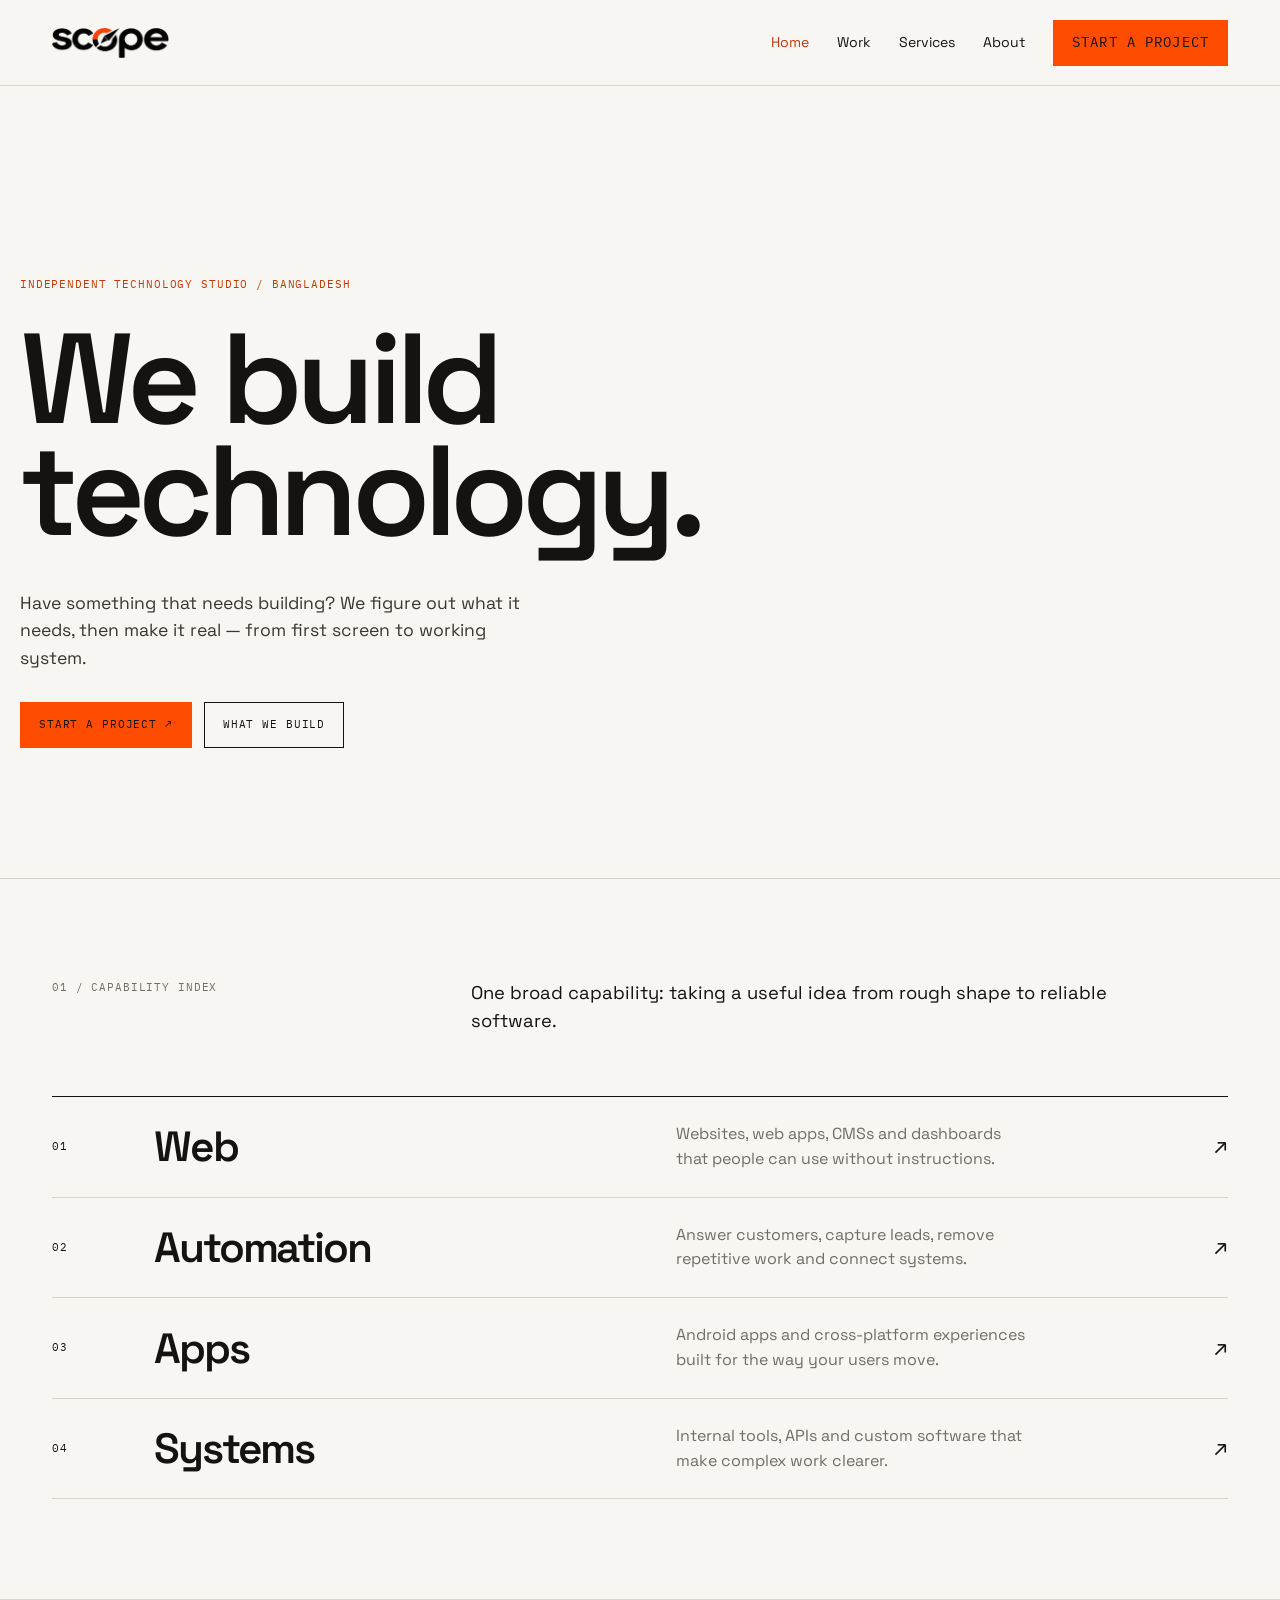
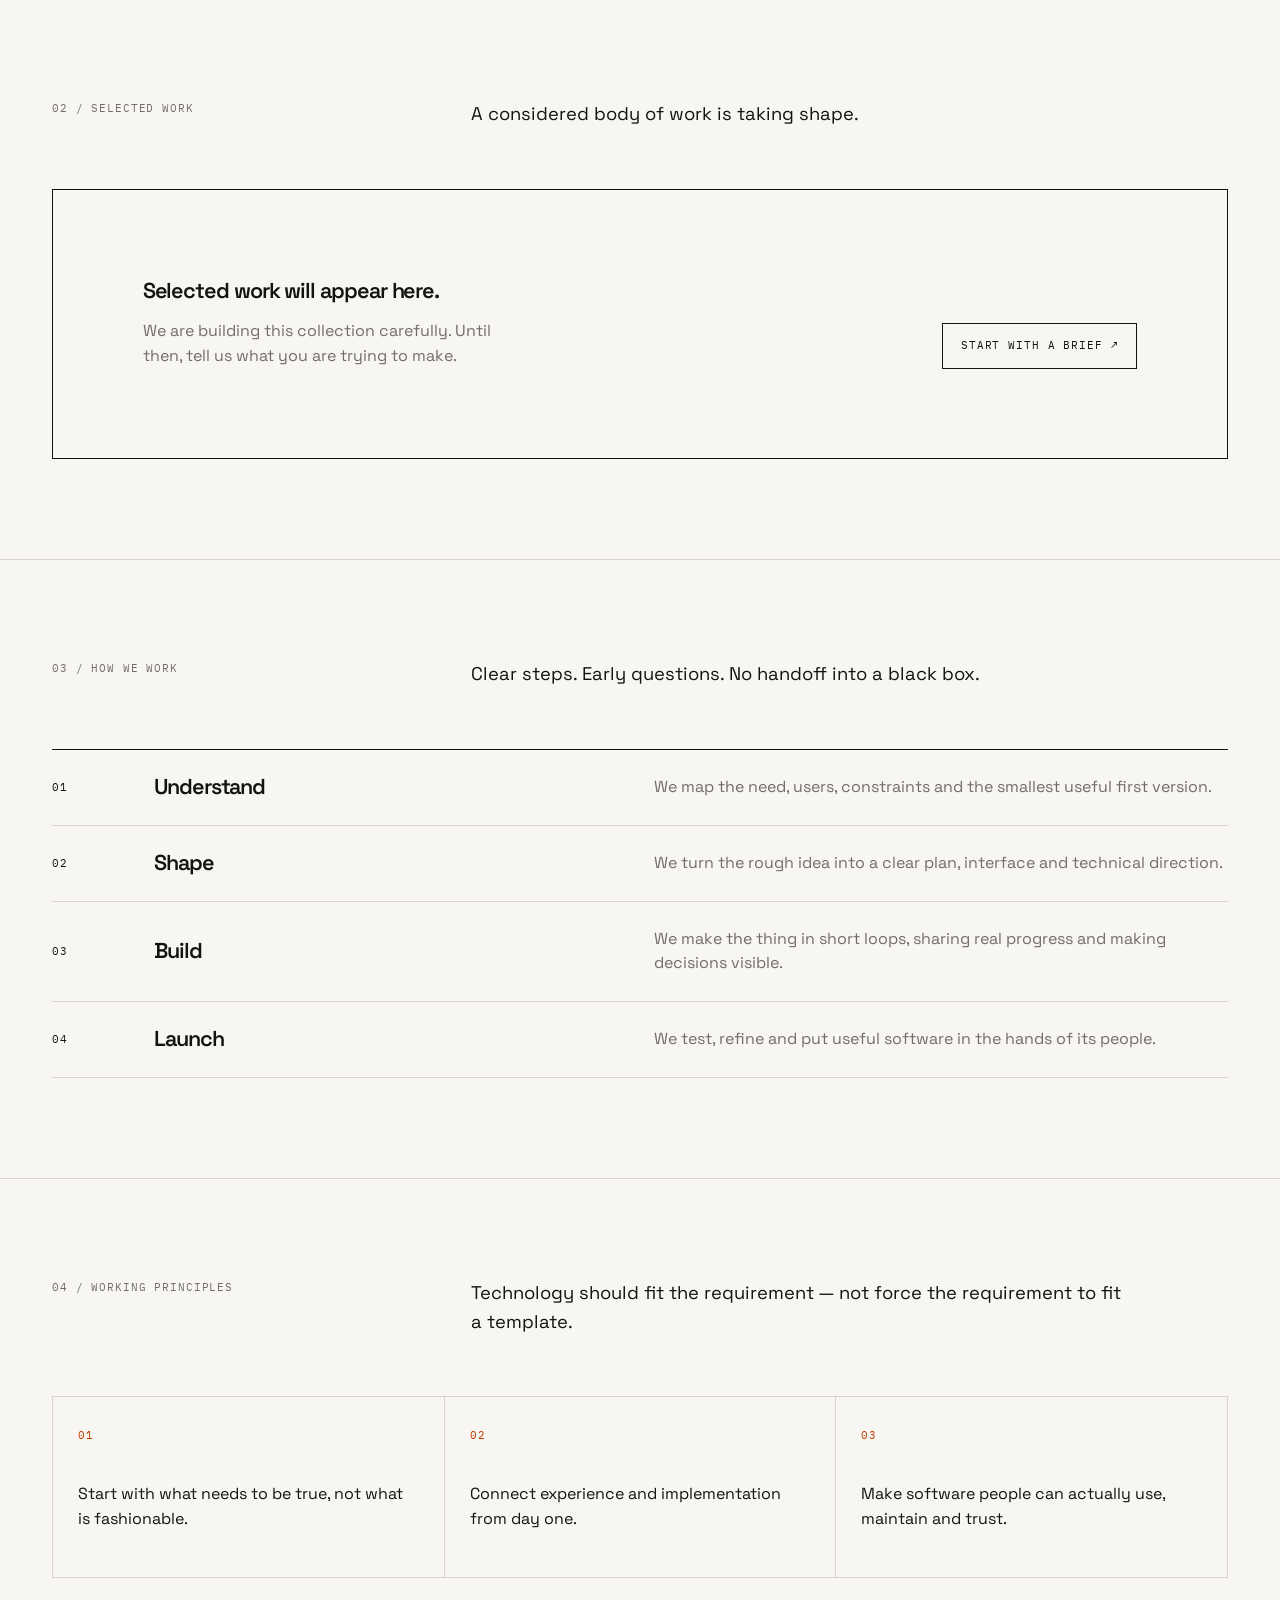
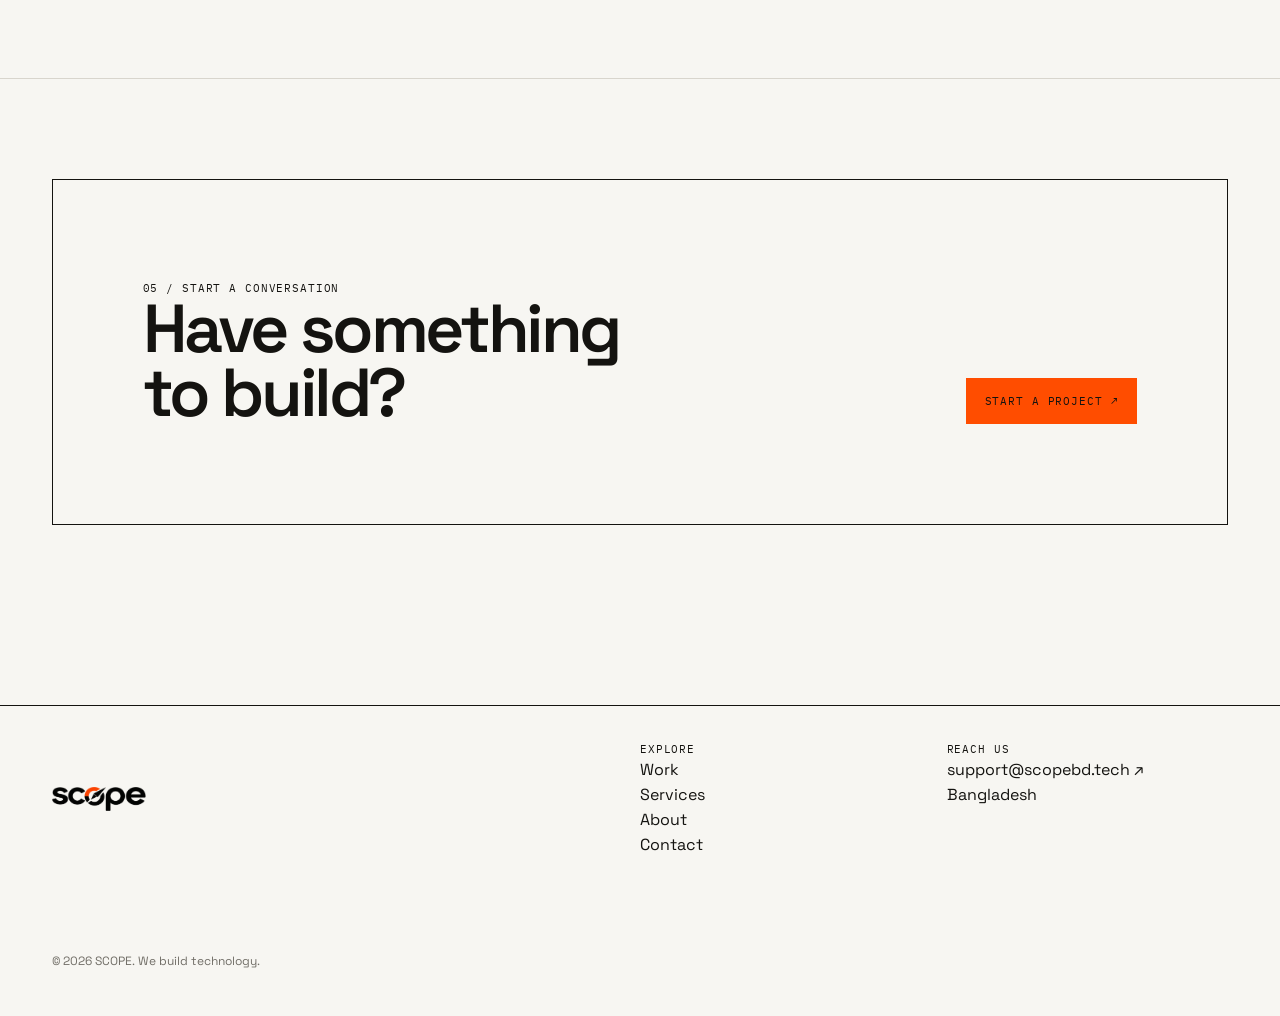
==== commit a7e6eaf2: "Contact: support@scopebd.tech, canonical domain scopebd.tech, visible form field underlines - Replac" ====
--- a/index.html
+++ b/index.html
@@ -1 +1 @@
-<!doctype html><html lang="en"><head><meta charset="utf-8"><meta name="viewport" content="width=device-width,initial-scale=1"><meta name="theme-color" content="#F7F6F2"><link rel="preconnect" href="https://fonts.googleapis.com"><link rel="preconnect" href="https://fonts.gstatic.com" crossorigin><link href="https://fonts.googleapis.com/css2?family=IBM+Plex+Mono:wght@400;500&family=Space+Grotesk:wght@400;500;600;700&display=swap" rel="stylesheet"><title>SCOPE — We build technology</title><meta name="description" content="SCOPE builds websites, apps, automation and systems for ideas that need somewhere to go."><link rel="canonical" href="https://scopebd.org/"><meta name="twitter:card" content="summary"><meta property="og:url" content="https://scopebd.org/"><meta property="og:site_name" content="SCOPE"><meta property="og:image" content="https://scopebd.org/assets/logo-480.png"><link rel="apple-touch-icon" href="apple-touch-icon.png"><meta property="og:title" content="SCOPE — We build technology"><meta property="og:description" content="Websites, apps, automation and systems, built around what you need."><meta property="og:type" content="website"><link rel="icon" type="image/png" sizes="32x32" href="favicon-32.png"><link rel="stylesheet" href="assets/css/main.css"></head><body><a class="skip" href="#main">Skip to content</a><header class="site-header"><div class="wrap nav"><a class="wordmark" href="index.html"><img class="wordmark-img" src="assets/logo-480.png" alt="SCOPE — home" width="480" height="123"></a><button class="menu" aria-expanded="false" aria-controls="nav">Menu</button><nav class="nav-links" id="nav" aria-label="Main navigation"><a aria-current="page" href="index.html">Home</a><a href="work.html">Work</a><a href="services.html">Services</a><a href="about.html">About</a><a href="contact.html" class="button primary">Start a project</a></nav></div></header><main id="main"><section class="hero wrap reveal"><div class="eyebrow">Independent technology studio / Bangladesh</div><h1>We build<br>technology.</h1><p>Have something that needs building? We figure out what it needs, then make it real — from first screen to working system.</p><div class="actions"><a class="button primary" href="contact.html">Start a project ↗</a><a class="button" href="services.html">What we build</a></div></section><section class="section"><div class="wrap"><div class="section-head reveal"><div class="eyebrow">01 / Capability index</div><p class="section-intro">One broad capability: taking a useful idea from rough shape to reliable software.</p></div><div class="cap-list"><a class="cap-row reveal" href="services.html#web"><span class="index">01</span><h3>Web</h3><p>Websites, web apps, CMSs and dashboards that people can use without instructions.</p><span class="arrow">↗</span></a><a class="cap-row reveal" href="services.html#automation"><span class="index">02</span><h3>Automation</h3><p>Answer customers, capture leads, remove repetitive work and connect systems.</p><span class="arrow">↗</span></a><a class="cap-row reveal" href="services.html#apps"><span class="index">03</span><h3>Apps</h3><p>Android apps and cross-platform experiences built for the way your users move.</p><span class="arrow">↗</span></a><a class="cap-row reveal" href="services.html#systems"><span class="index">04</span><h3>Systems</h3><p>Internal tools, APIs and custom software that make complex work clearer.</p><span class="arrow">↗</span></a></div></div></section><section class="section"><div class="wrap"><div class="section-head reveal"><div class="eyebrow">02 / Selected work</div><p class="section-intro">A considered body of work is taking shape.</p></div><div class="empty reveal"><div><h3>Selected work will appear here.</h3><p>We are building this collection carefully. Until then, tell us what you are trying to make.</p></div><a class="button" href="contact.html">Start with a brief ↗</a></div></div></section><section class="section"><div class="wrap"><div class="section-head reveal"><div class="eyebrow">03 / How we work</div><p class="section-intro">Clear steps. Early questions. No handoff into a black box.</p></div><div class="process-list"><div class="process-row reveal"><span class="index">01</span><h3>Understand</h3><p>We map the need, users, constraints and the smallest useful first version.</p></div><div class="process-row reveal"><span class="index">02</span><h3>Shape</h3><p>We turn the rough idea into a clear plan, interface and technical direction.</p></div><div class="process-row reveal"><span class="index">03</span><h3>Build</h3><p>We make the thing in short loops, sharing real progress and making decisions visible.</p></div><div class="process-row reveal"><span class="index">04</span><h3>Launch</h3><p>We test, refine and put useful software in the hands of its people.</p></div></div></div></section><section class="section"><div class="wrap"><div class="section-head reveal"><div class="eyebrow">04 / Working principles</div><p class="section-intro">Technology should fit the requirement — not force the requirement to fit a template.</p></div><div class="principles"><div class="principle reveal"><span class="index">01</span><p>Start with what needs to be true, not what is fashionable.</p></div><div class="principle reveal"><span class="index">02</span><p>Connect experience and implementation from day one.</p></div><div class="principle reveal"><span class="index">03</span><p>Make software people can actually use, maintain and trust.</p></div></div></div></section><section class="section"><div class="wrap"><div class="empty final-cta reveal"><div><div class="eyebrow">05 / Start a conversation</div><h2>Have something<br>to build?</h2></div><a class="button primary" href="contact.html">Start a project ↗</a></div></div></section></main><footer class="site-footer"><div class="wrap footer-grid"><a class="wordmark" href="index.html"><img class="wordmark-img" src="assets/logo-480.png" alt="SCOPE — home" width="480" height="123"></a><div><div class="mono">Explore</div><p><a href="work.html">Work</a><br><a href="services.html">Services</a><br><a href="about.html">About</a><br><a href="contact.html">Contact</a></p></div><div><div class="mono">Reach us</div><p><a href="mailto:hello@scopebd.org">hello@scopebd.org ↗</a><br>Bangladesh</p></div><p class="footer-small">© 2026 SCOPE. We build technology.</p></div></footer><script src="assets/js/main.js"></script></body></html>
+<!doctype html><html lang="en"><head><meta charset="utf-8"><meta name="viewport" content="width=device-width,initial-scale=1"><meta name="theme-color" content="#F7F6F2"><link rel="preconnect" href="https://fonts.googleapis.com"><link rel="preconnect" href="https://fonts.gstatic.com" crossorigin><link href="https://fonts.googleapis.com/css2?family=IBM+Plex+Mono:wght@400;500&family=Space+Grotesk:wght@400;500;600;700&display=swap" rel="stylesheet"><title>SCOPE — We build technology</title><meta name="description" content="SCOPE builds websites, apps, automation and systems for ideas that need somewhere to go."><link rel="canonical" href="https://scopebd.tech/"><meta name="twitter:card" content="summary"><meta property="og:url" content="https://scopebd.tech/"><meta property="og:site_name" content="SCOPE"><meta property="og:image" content="https://scopebd.tech/assets/logo-480.png"><link rel="apple-touch-icon" href="apple-touch-icon.png"><meta property="og:title" content="SCOPE — We build technology"><meta property="og:description" content="Websites, apps, automation and systems, built around what you need."><meta property="og:type" content="website"><link rel="icon" type="image/png" sizes="32x32" href="favicon-32.png"><link rel="stylesheet" href="assets/css/main.css"></head><body><a class="skip" href="#main">Skip to content</a><header class="site-header"><div class="wrap nav"><a class="wordmark" href="index.html"><img class="wordmark-img" src="assets/logo-480.png" alt="SCOPE — home" width="480" height="123"></a><button class="menu" aria-expanded="false" aria-controls="nav">Menu</button><nav class="nav-links" id="nav" aria-label="Main navigation"><a aria-current="page" href="index.html">Home</a><a href="work.html">Work</a><a href="services.html">Services</a><a href="about.html">About</a><a href="contact.html" class="button primary">Start a project</a></nav></div></header><main id="main"><section class="hero wrap reveal"><div class="eyebrow">Independent technology studio / Bangladesh</div><h1>We build<br>technology.</h1><p>Have something that needs building? We figure out what it needs, then make it real — from first screen to working system.</p><div class="actions"><a class="button primary" href="contact.html">Start a project ↗</a><a class="button" href="services.html">What we build</a></div></section><section class="section"><div class="wrap"><div class="section-head reveal"><div class="eyebrow">01 / Capability index</div><p class="section-intro">One broad capability: taking a useful idea from rough shape to reliable software.</p></div><div class="cap-list"><a class="cap-row reveal" href="services.html#web"><span class="index">01</span><h3>Web</h3><p>Websites, web apps, CMSs and dashboards that people can use without instructions.</p><span class="arrow">↗</span></a><a class="cap-row reveal" href="services.html#automation"><span class="index">02</span><h3>Automation</h3><p>Answer customers, capture leads, remove repetitive work and connect systems.</p><span class="arrow">↗</span></a><a class="cap-row reveal" href="services.html#apps"><span class="index">03</span><h3>Apps</h3><p>Android apps and cross-platform experiences built for the way your users move.</p><span class="arrow">↗</span></a><a class="cap-row reveal" href="services.html#systems"><span class="index">04</span><h3>Systems</h3><p>Internal tools, APIs and custom software that make complex work clearer.</p><span class="arrow">↗</span></a></div></div></section><section class="section"><div class="wrap"><div class="section-head reveal"><div class="eyebrow">02 / Selected work</div><p class="section-intro">A considered body of work is taking shape.</p></div><div class="empty reveal"><div><h3>Selected work will appear here.</h3><p>We are building this collection carefully. Until then, tell us what you are trying to make.</p></div><a class="button" href="contact.html">Start with a brief ↗</a></div></div></section><section class="section"><div class="wrap"><div class="section-head reveal"><div class="eyebrow">03 / How we work</div><p class="section-intro">Clear steps. Early questions. No handoff into a black box.</p></div><div class="process-list"><div class="process-row reveal"><span class="index">01</span><h3>Understand</h3><p>We map the need, users, constraints and the smallest useful first version.</p></div><div class="process-row reveal"><span class="index">02</span><h3>Shape</h3><p>We turn the rough idea into a clear plan, interface and technical direction.</p></div><div class="process-row reveal"><span class="index">03</span><h3>Build</h3><p>We make the thing in short loops, sharing real progress and making decisions visible.</p></div><div class="process-row reveal"><span class="index">04</span><h3>Launch</h3><p>We test, refine and put useful software in the hands of its people.</p></div></div></div></section><section class="section"><div class="wrap"><div class="section-head reveal"><div class="eyebrow">04 / Working principles</div><p class="section-intro">Technology should fit the requirement — not force the requirement to fit a template.</p></div><div class="principles"><div class="principle reveal"><span class="index">01</span><p>Start with what needs to be true, not what is fashionable.</p></div><div class="principle reveal"><span class="index">02</span><p>Connect experience and implementation from day one.</p></div><div class="principle reveal"><span class="index">03</span><p>Make software people can actually use, maintain and trust.</p></div></div></div></section><section class="section"><div class="wrap"><div class="empty final-cta reveal"><div><div class="eyebrow">05 / Start a conversation</div><h2>Have something<br>to build?</h2></div><a class="button primary" href="contact.html">Start a project ↗</a></div></div></section></main><footer class="site-footer"><div class="wrap footer-grid"><a class="wordmark" href="index.html"><img class="wordmark-img" src="assets/logo-480.png" alt="SCOPE — home" width="480" height="123"></a><div><div class="mono">Explore</div><p><a href="work.html">Work</a><br><a href="services.html">Services</a><br><a href="about.html">About</a><br><a href="contact.html">Contact</a></p></div><div><div class="mono">Reach us</div><p><a href="mailto:support@scopebd.tech">support@scopebd.tech ↗</a><br>Bangladesh</p></div><p class="footer-small">© 2026 SCOPE. We build technology.</p></div></footer><script src="assets/js/main.js"></script></body></html>
--- a/assets/css/main.css
+++ b/assets/css/main.css
@@ -1,4 +1,4 @@
-:root{--paper:#F7F6F2;--ink:#141310;--muted:#716e67;--rule:#D8D5CD;--orange:#C23A00;--orange-bright:#FF4D00;--orange-ink:#C23A00;--color-body:#393732;--color-error:#B32900;--color-on-primary:#FFFFFF;--max:1240px}*{box-sizing:border-box}html{scroll-behavior:smooth}body{margin:0;background:var(--paper);color:var(--ink);font-family:'Space Grotesk',sans-serif;line-height:1.55}h1,h2,h3,p{margin:0}h1,h2,h3{font-family:'Space Grotesk',Arial,sans-serif;font-weight:600;letter-spacing:-.05em}h1{font-size:clamp(3.8rem,10vw,9.5rem);line-height:.88;max-width:950px}h2{font-size:clamp(2.4rem,5.3vw,5.2rem);line-height:.94}h3{font-size:1.35rem;line-height:1.15}.mono,.eyebrow,.index,.meta{font-family:'IBM Plex Mono',monospace;text-transform:uppercase;letter-spacing:.08em;font-size:.68rem}.wrap{max-width:var(--max);margin:auto;padding:0 32px}.skip{position:absolute;left:16px;top:-100px;background:var(--orange-ink);color:var(--color-on-primary);padding:10px;z-index:20}.skip:focus{top:16px}.site-header{height:86px;border-bottom:1px solid var(--rule);display:flex;align-items:center}.nav{display:flex;align-items:center;justify-content:space-between;width:100%}.wordmark{font-family:'Space Grotesk';font-size:1.5rem;font-weight:700;letter-spacing:-.07em;color:var(--ink);text-decoration:none}.nav-links{display:flex;gap:28px;align-items:center}.nav-links a,.text-link{color:var(--ink);text-decoration:none;font-size:.88rem}.nav-links a[aria-current]{color:var(--orange)}.button{display:inline-flex;align-items:center;justify-content:center;min-height:46px;padding:0 18px;border:1px solid var(--ink);background:transparent;color:var(--ink);text-decoration:none;font-family:'IBM Plex Mono';font-size:.68rem;text-transform:uppercase;letter-spacing:.08em;transition:transform .24s cubic-bezier(.23,1,.32,1),background .24s,color .24s}.button.primary{background:var(--orange-bright);border-color:var(--orange-bright);color:var(--ink)} @media (hover:hover) and (pointer:fine){.nav-links a:hover{color:var(--orange)}.button:hover{background:var(--ink);color:var(--color-on-primary)}.button.primary:hover{background:var(--orange-ink);border-color:var(--orange-ink);color:var(--color-on-primary)}}.button:active{transform:scale(.97)}.menu{display:none;background:none;border:0;font:inherit;min-height:44px;padding:0 8px}.hero{padding:clamp(90px,15vw,190px) 0 130px;position:relative}.hero .eyebrow{color:var(--orange);margin-bottom:30px}.hero p{max-width:510px;margin:42px 0 30px;font-size:1.1rem;color:var(--color-body)}.actions{display:flex;gap:12px;flex-wrap:wrap}.section{padding:100px 0;border-top:1px solid var(--rule)}.section-head{display:grid;grid-template-columns:1fr 2fr;gap:40px;margin-bottom:60px}.section-head .eyebrow{color:var(--muted)}.section-intro{max-width:650px;font-size:1.15rem}.cap-list,.process-list{border-top:1px solid var(--ink)}.cap-row,.process-row{display:grid;grid-template-columns:80px 1fr 1fr 30px;gap:22px;align-items:center;padding:25px 0;border-bottom:1px solid var(--rule);text-decoration:none;color:var(--ink);transition:padding .25s cubic-bezier(.23,1,.32,1),color .2s}.cap-row h3{font-size:clamp(1.8rem,3.3vw,3.1rem)}.cap-row p{color:var(--muted);max-width:360px}.cap-row .arrow{font-size:1.4rem;text-align:right} @media (hover:hover) and (pointer:fine){.cap-row:hover{padding-left:14px;padding-right:14px;color:var(--orange)}}.empty{border:1px solid var(--ink);padding:clamp(38px,7vw,90px);display:flex;align-items:end;justify-content:space-between;gap:35px}.final-cta{padding-top:clamp(48px,8vw,100px);padding-bottom:clamp(48px,8vw,100px)}.final-cta h2{max-width:620px}.empty p{color:var(--muted);max-width:350px;margin-top:15px}.spec-grid{display:grid;grid-template-columns:repeat(2,1fr);gap:1px;background:var(--rule);border:1px solid var(--rule)}.spec{background:var(--paper);padding:30px}.spec .mono{color:var(--orange);margin-bottom:24px}.spec p{margin-top:12px;color:var(--muted)}.process-row{grid-template-columns:80px 1fr 1.2fr}.process-row p{color:var(--muted)}.principles{display:grid;grid-template-columns:repeat(3,1fr);gap:1px;background:var(--rule);border:1px solid var(--rule)}.principle{background:var(--paper);padding:25px;min-height:180px}.principle .index{color:var(--orange)}.principle p{margin-top:35px}.page-hero{padding:110px 0 100px}.page-hero p{font-size:1.15rem;max-width:550px;margin-top:32px;color:var(--muted)}.service{display:grid;grid-template-columns:80px 1fr 1.2fr;gap:25px;padding:45px 0;border-top:1px solid var(--rule)}.service h2{font-size:clamp(2rem,4vw,4rem)}.service ul{margin:0;padding:0;list-style:none;color:var(--muted)}.service li{padding:7px 0;border-bottom:1px solid var(--rule)}.service li:before{content:'— ';color:var(--orange)}.service .hint{font-family:'IBM Plex Mono';font-size:.7rem;text-transform:uppercase;margin-top:24px;color:var(--ink)}.about-copy{max-width:750px;font-size:clamp(1.5rem,3vw,2.7rem);line-height:1.15}.contact-layout{display:grid;grid-template-columns:1fr 1.2fr;gap:100px}.contact-note{color:var(--muted);max-width:300px}.contact-note p+p{margin-top:25px}.contact-note a{color:var(--ink)}form{border-top:1px solid var(--ink)}.field{padding:20px 0;border-bottom:1px solid var(--rule)}label{display:block;font-family:'IBM Plex Mono';font-size:.68rem;text-transform:uppercase;letter-spacing:.08em;margin-bottom:9px}input,select,textarea{width:100%;padding:10px 0;border:0;background:transparent;color:var(--ink);font:1rem 'Space Grotesk';outline:0}textarea{min-height:120px;resize:vertical}input:focus,select:focus,textarea:focus{box-shadow:0 2px var(--orange)}.error{color:var(--color-error);font-size:.75rem;display:block;min-height:18px}.form-footer{display:flex;align-items:center;justify-content:space-between;padding-top:25px}.form-status{color:var(--muted);font-size:.85rem}.site-footer{border-top:1px solid var(--ink);padding:35px 0 45px;margin-top:80px}.footer-grid{display:grid;grid-template-columns:2fr 1fr 1fr;gap:25px}.footer-grid a{color:var(--ink);text-decoration:none}.footer-grid p{overflow-wrap:anywhere} @media (hover:hover) and (pointer:fine){.footer-grid a:hover{color:var(--orange)}}.footer-small{margin-top:70px;color:var(--muted);font-size:.75rem}.not-found{min-height:65vh;display:flex;align-items:center}.not-found-copy{margin:30px 0;color:var(--muted)}.reveal{opacity:0;transform:translateY(16px);transition:opacity .26s,transform .26s cubic-bezier(.23,1,.32,1)}.reveal.visible{opacity:1;transform:none}:focus-visible{outline:2px solid var(--ink);outline-offset:4px}@media(max-width:700px){:root{--mobile-gutter:clamp(20px,6vw,28px)}.wrap{padding-inline:var(--mobile-gutter)}h1{font-size:clamp(3rem,15vw,6.5rem)}h2{font-size:clamp(2.2rem,10vw,4rem)}.site-header{height:70px}.menu{display:block;font-family:'IBM Plex Mono';font-size:.68rem;text-transform:uppercase}.nav-links{display:none;position:absolute;top:70px;left:0;right:0;background:var(--paper);border-bottom:1px solid var(--ink);padding:20px var(--mobile-gutter);z-index:5;flex-direction:column;align-items:stretch}.nav-links.open{display:flex}.nav-links a{min-height:44px;display:inline-flex;align-items:center}.nav-links .button{text-align:center}.hero{padding:72px var(--mobile-gutter) 88px}.hero p{font-size:1rem;margin-top:32px}.section{padding:72px 0}.section-head{display:block;margin-bottom:35px}.section-head .section-intro{margin-top:24px}.cap-row{grid-template-columns:36px minmax(0,1fr) 20px;gap:12px}.cap-row p{grid-column:2/-1;font-size:.9rem}.spec-grid,.principles{grid-template-columns:1fr}.empty{display:block}.empty .button{margin-top:30px}.process-row{grid-template-columns:36px minmax(0,1fr);gap:12px}.process-row p{grid-column:2}.service{grid-template-columns:36px minmax(0,1fr);gap:12px;padding:32px 0}.service>div,.service ul,.service .hint{grid-column:2;min-width:0}.contact-layout{grid-template-columns:minmax(0,1fr);gap:45px}.contact-layout>*{min-width:0}.page-hero{padding:72px var(--mobile-gutter) 60px}.footer-grid{grid-template-columns:minmax(0,1fr) minmax(0,1fr)}.footer-grid .wordmark{grid-column:1/-1}.footer-small{margin-top:40px}.final-cta{padding-left:28px;padding-right:28px}}@media(prefers-reduced-motion:reduce){html{scroll-behavior:auto}.reveal{opacity:1;transform:none;transition:none}.button,.cap-row{transition:none}}
+:root{--paper:#F7F6F2;--ink:#141310;--muted:#716e67;--rule:#D8D5CD;--field-line:#B4B1A9;--orange:#C23A00;--orange-bright:#FF4D00;--orange-ink:#C23A00;--color-body:#393732;--color-error:#B32900;--color-on-primary:#FFFFFF;--max:1240px}*{box-sizing:border-box}html{scroll-behavior:smooth}body{margin:0;background:var(--paper);color:var(--ink);font-family:'Space Grotesk',sans-serif;line-height:1.55}h1,h2,h3,p{margin:0}h1,h2,h3{font-family:'Space Grotesk',Arial,sans-serif;font-weight:600;letter-spacing:-.05em}h1{font-size:clamp(3.8rem,10vw,9.5rem);line-height:.88;max-width:950px}h2{font-size:clamp(2.4rem,5.3vw,5.2rem);line-height:.94}h3{font-size:1.35rem;line-height:1.15}.mono,.eyebrow,.index,.meta{font-family:'IBM Plex Mono',monospace;text-transform:uppercase;letter-spacing:.08em;font-size:.68rem}.wrap{max-width:var(--max);margin:auto;padding:0 32px}.skip{position:absolute;left:16px;top:-100px;background:var(--orange-ink);color:var(--color-on-primary);padding:10px;z-index:20}.skip:focus{top:16px}.site-header{height:86px;border-bottom:1px solid var(--rule);display:flex;align-items:center}.nav{display:flex;align-items:center;justify-content:space-between;width:100%}.wordmark{font-family:'Space Grotesk';font-size:1.5rem;font-weight:700;letter-spacing:-.07em;color:var(--ink);text-decoration:none}.nav-links{display:flex;gap:28px;align-items:center}.nav-links a,.text-link{color:var(--ink);text-decoration:none;font-size:.88rem}.nav-links a[aria-current]{color:var(--orange)}.button{display:inline-flex;align-items:center;justify-content:center;min-height:46px;padding:0 18px;border:1px solid var(--ink);background:transparent;color:var(--ink);text-decoration:none;font-family:'IBM Plex Mono';font-size:.68rem;text-transform:uppercase;letter-spacing:.08em;transition:transform .24s cubic-bezier(.23,1,.32,1),background .24s,color .24s}.button.primary{background:var(--orange-bright);border-color:var(--orange-bright);color:var(--ink)} @media (hover:hover) and (pointer:fine){.nav-links a:hover{color:var(--orange)}.button:hover{background:var(--ink);color:var(--color-on-primary)}.button.primary:hover{background:var(--orange-ink);border-color:var(--orange-ink);color:var(--color-on-primary)}}.button:active{transform:scale(.97)}.menu{display:none;background:none;border:0;font:inherit;min-height:44px;padding:0 8px}.hero{padding:clamp(90px,15vw,190px) 0 130px;position:relative}.hero .eyebrow{color:var(--orange);margin-bottom:30px}.hero p{max-width:510px;margin:42px 0 30px;font-size:1.1rem;color:var(--color-body)}.actions{display:flex;gap:12px;flex-wrap:wrap}.section{padding:100px 0;border-top:1px solid var(--rule)}.section-head{display:grid;grid-template-columns:1fr 2fr;gap:40px;margin-bottom:60px}.section-head .eyebrow{color:var(--muted)}.section-intro{max-width:650px;font-size:1.15rem}.cap-list,.process-list{border-top:1px solid var(--ink)}.cap-row,.process-row{display:grid;grid-template-columns:80px 1fr 1fr 30px;gap:22px;align-items:center;padding:25px 0;border-bottom:1px solid var(--rule);text-decoration:none;color:var(--ink);transition:padding .25s cubic-bezier(.23,1,.32,1),color .2s}.cap-row h3{font-size:clamp(1.8rem,3.3vw,3.1rem)}.cap-row p{color:var(--muted);max-width:360px}.cap-row .arrow{font-size:1.4rem;text-align:right} @media (hover:hover) and (pointer:fine){.cap-row:hover{padding-left:14px;padding-right:14px;color:var(--orange)}}.empty{border:1px solid var(--ink);padding:clamp(38px,7vw,90px);display:flex;align-items:end;justify-content:space-between;gap:35px}.final-cta{padding-top:clamp(48px,8vw,100px);padding-bottom:clamp(48px,8vw,100px)}.final-cta h2{max-width:620px}.empty p{color:var(--muted);max-width:350px;margin-top:15px}.spec-grid{display:grid;grid-template-columns:repeat(2,1fr);gap:1px;background:var(--rule);border:1px solid var(--rule)}.spec{background:var(--paper);padding:30px}.spec .mono{color:var(--orange);margin-bottom:24px}.spec p{margin-top:12px;color:var(--muted)}.process-row{grid-template-columns:80px 1fr 1.2fr}.process-row p{color:var(--muted)}.principles{display:grid;grid-template-columns:repeat(3,1fr);gap:1px;background:var(--rule);border:1px solid var(--rule)}.principle{background:var(--paper);padding:25px;min-height:180px}.principle .index{color:var(--orange)}.principle p{margin-top:35px}.page-hero{padding:110px 0 100px}.page-hero p{font-size:1.15rem;max-width:550px;margin-top:32px;color:var(--muted)}.service{display:grid;grid-template-columns:80px 1fr 1.2fr;gap:25px;padding:45px 0;border-top:1px solid var(--rule)}.service h2{font-size:clamp(2rem,4vw,4rem)}.service ul{margin:0;padding:0;list-style:none;color:var(--muted)}.service li{padding:7px 0;border-bottom:1px solid var(--rule)}.service li:before{content:'— ';color:var(--orange)}.service .hint{font-family:'IBM Plex Mono';font-size:.7rem;text-transform:uppercase;margin-top:24px;color:var(--ink)}.about-copy{max-width:750px;font-size:clamp(1.5rem,3vw,2.7rem);line-height:1.15}.contact-layout{display:grid;grid-template-columns:1fr 1.2fr;gap:100px}.contact-note{color:var(--muted);max-width:300px}.contact-note p+p{margin-top:25px}.contact-note a{color:var(--ink)}form{border-top:1px solid var(--ink)}.field{padding:20px 0;border-bottom:1px solid var(--rule)}label{display:block;font-family:'IBM Plex Mono';font-size:.68rem;text-transform:uppercase;letter-spacing:.08em;margin-bottom:9px}input,select,textarea{width:100%;padding:10px 0;border:0;border-bottom:1px solid var(--field-line);border-radius:0;background:transparent;color:var(--ink);font:1rem 'Space Grotesk';outline:0}input,textarea{-webkit-appearance:none}textarea{min-height:120px;resize:vertical}@media (hover:hover) and (pointer:fine){input:hover:not(:focus):not([aria-invalid]),select:hover:not(:focus):not([aria-invalid]),textarea:hover:not(:focus):not([aria-invalid]){border-bottom-color:var(--muted)}}input:focus,select:focus,textarea:focus{border-bottom:2px solid var(--orange);padding-bottom:9px}input[aria-invalid],select[aria-invalid],textarea[aria-invalid]{border-bottom-color:var(--color-error)}.error{color:var(--color-error);font-size:.75rem;display:block;min-height:18px}.form-footer{display:flex;align-items:center;justify-content:space-between;padding-top:25px}.form-status{color:var(--muted);font-size:.85rem}.site-footer{border-top:1px solid var(--ink);padding:35px 0 45px;margin-top:80px}.footer-grid{display:grid;grid-template-columns:2fr 1fr 1fr;gap:25px}.footer-grid a{color:var(--ink);text-decoration:none}.footer-grid p{overflow-wrap:anywhere} @media (hover:hover) and (pointer:fine){.footer-grid a:hover{color:var(--orange)}}.footer-small{margin-top:70px;color:var(--muted);font-size:.75rem}.not-found{min-height:65vh;display:flex;align-items:center}.not-found-copy{margin:30px 0;color:var(--muted)}.reveal{opacity:0;transform:translateY(16px);transition:opacity .26s,transform .26s cubic-bezier(.23,1,.32,1)}.reveal.visible{opacity:1;transform:none}:focus-visible{outline:2px solid var(--ink);outline-offset:4px}@media(max-width:700px){:root{--mobile-gutter:clamp(20px,6vw,28px)}.wrap{padding-inline:var(--mobile-gutter)}h1{font-size:clamp(3rem,15vw,6.5rem)}h2{font-size:clamp(2.2rem,10vw,4rem)}.site-header{height:70px}.menu{display:block;font-family:'IBM Plex Mono';font-size:.68rem;text-transform:uppercase}.nav-links{display:none;position:absolute;top:70px;left:0;right:0;background:var(--paper);border-bottom:1px solid var(--ink);padding:20px var(--mobile-gutter);z-index:5;flex-direction:column;align-items:stretch}.nav-links.open{display:flex}.nav-links a{min-height:44px;display:inline-flex;align-items:center}.nav-links .button{text-align:center}.hero{padding:72px var(--mobile-gutter) 88px}.hero p{font-size:1rem;margin-top:32px}.section{padding:72px 0}.section-head{display:block;margin-bottom:35px}.section-head .section-intro{margin-top:24px}.cap-row{grid-template-columns:36px minmax(0,1fr) 20px;gap:12px}.cap-row p{grid-column:2/-1;font-size:.9rem}.spec-grid,.principles{grid-template-columns:1fr}.empty{display:block}.empty .button{margin-top:30px}.process-row{grid-template-columns:36px minmax(0,1fr);gap:12px}.process-row p{grid-column:2}.service{grid-template-columns:36px minmax(0,1fr);gap:12px;padding:32px 0}.service>div,.service ul,.service .hint{grid-column:2;min-width:0}.contact-layout{grid-template-columns:minmax(0,1fr);gap:45px}.contact-layout>*{min-width:0}.page-hero{padding:72px var(--mobile-gutter) 60px}.footer-grid{grid-template-columns:minmax(0,1fr) minmax(0,1fr)}.footer-grid .wordmark{grid-column:1/-1}.footer-small{margin-top:40px}.final-cta{padding-left:28px;padding-right:28px}}@media(prefers-reduced-motion:reduce){html{scroll-behavior:auto}.reveal{opacity:1;transform:none;transition:none}.button,.cap-row{transition:none}}
 .wordmark{display:inline-flex;align-items:center}
 .wordmark-img{display:block;height:30px;width:auto;max-width:170px}
 .site-footer .wordmark-img{height:24px;max-width:150px}
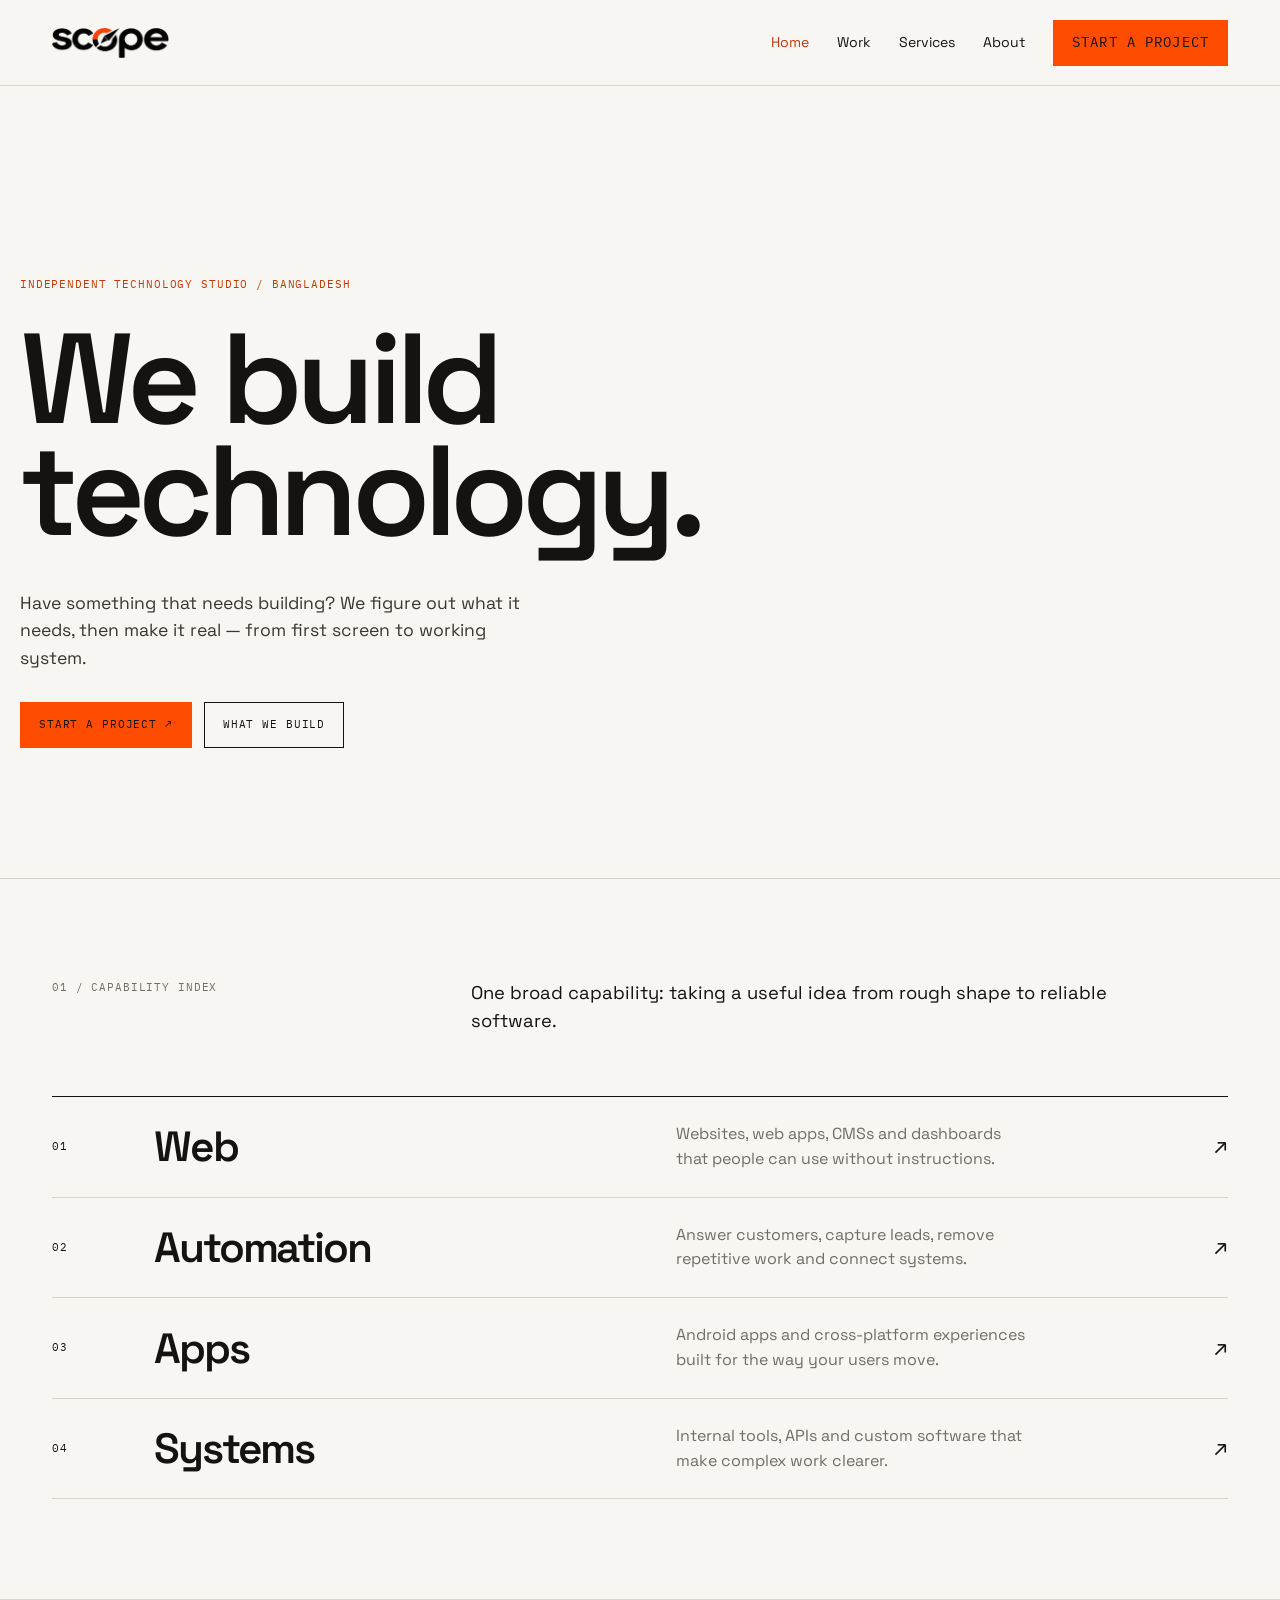
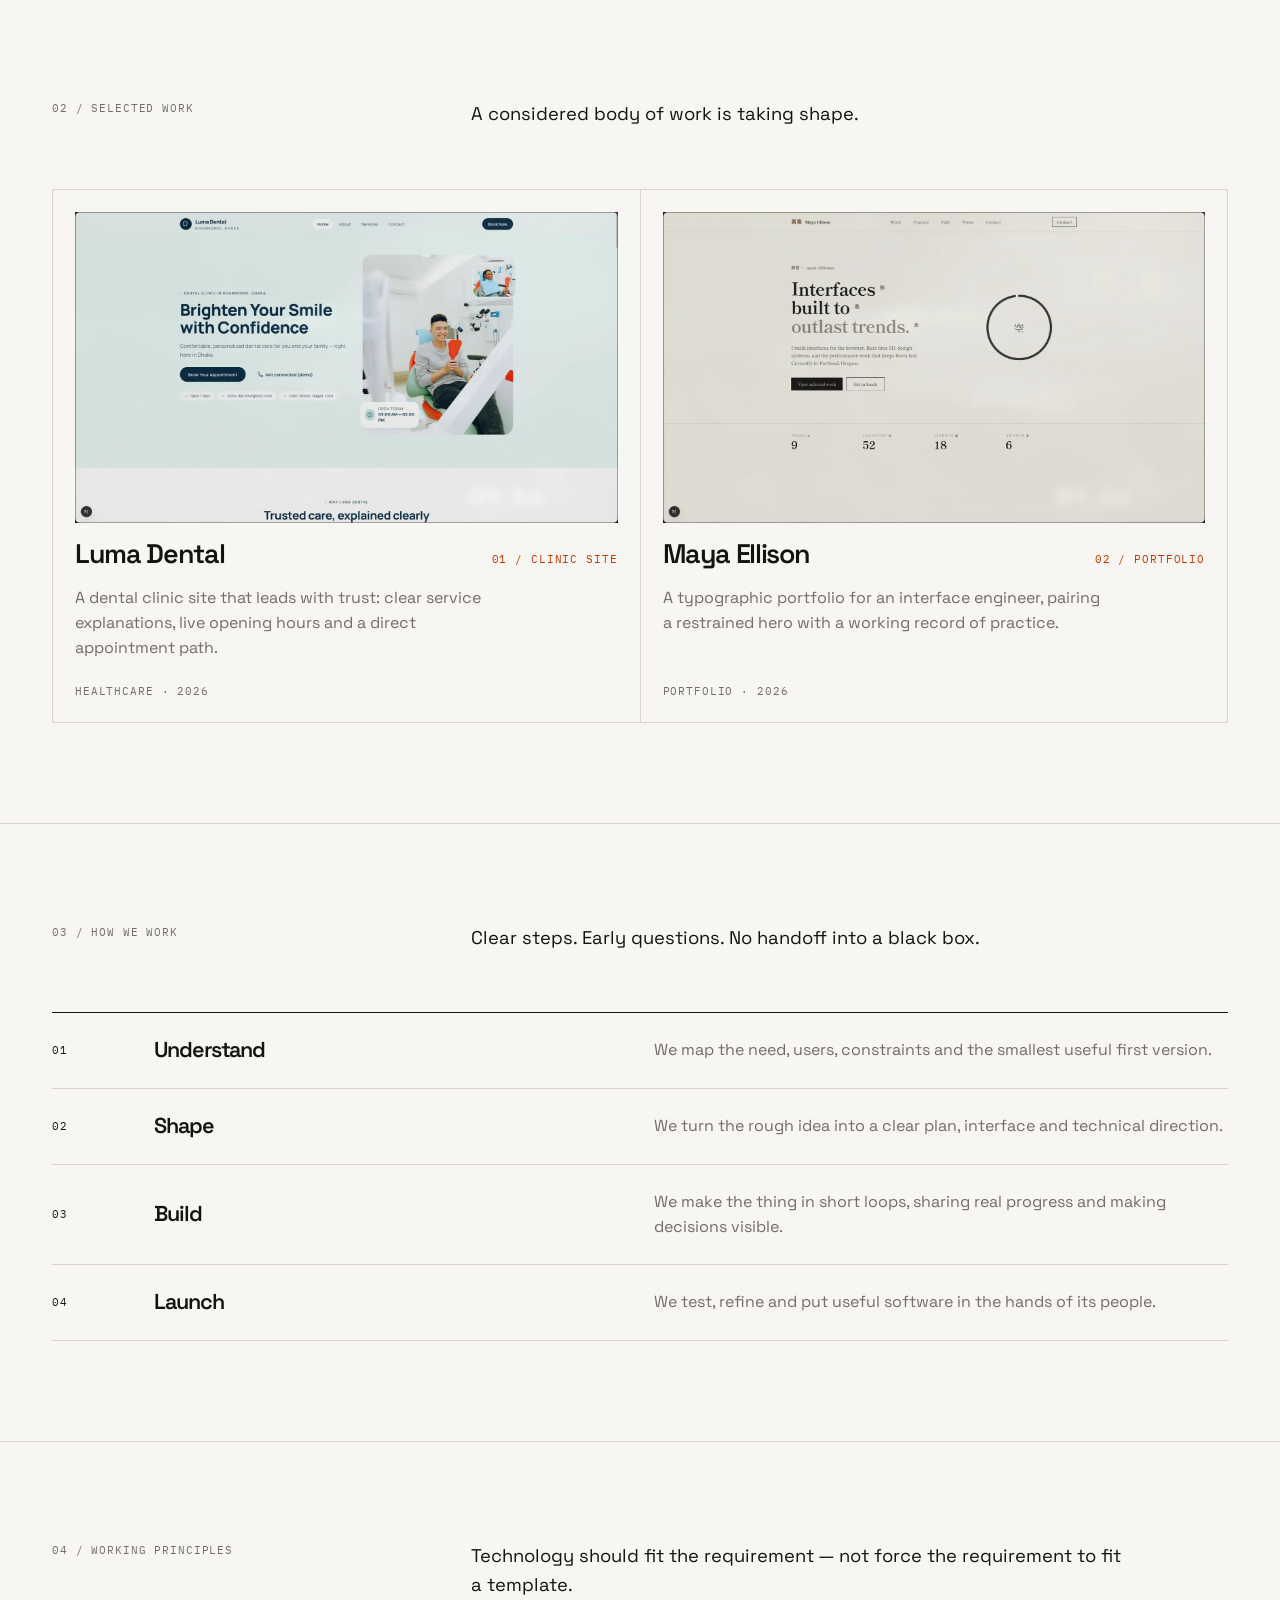
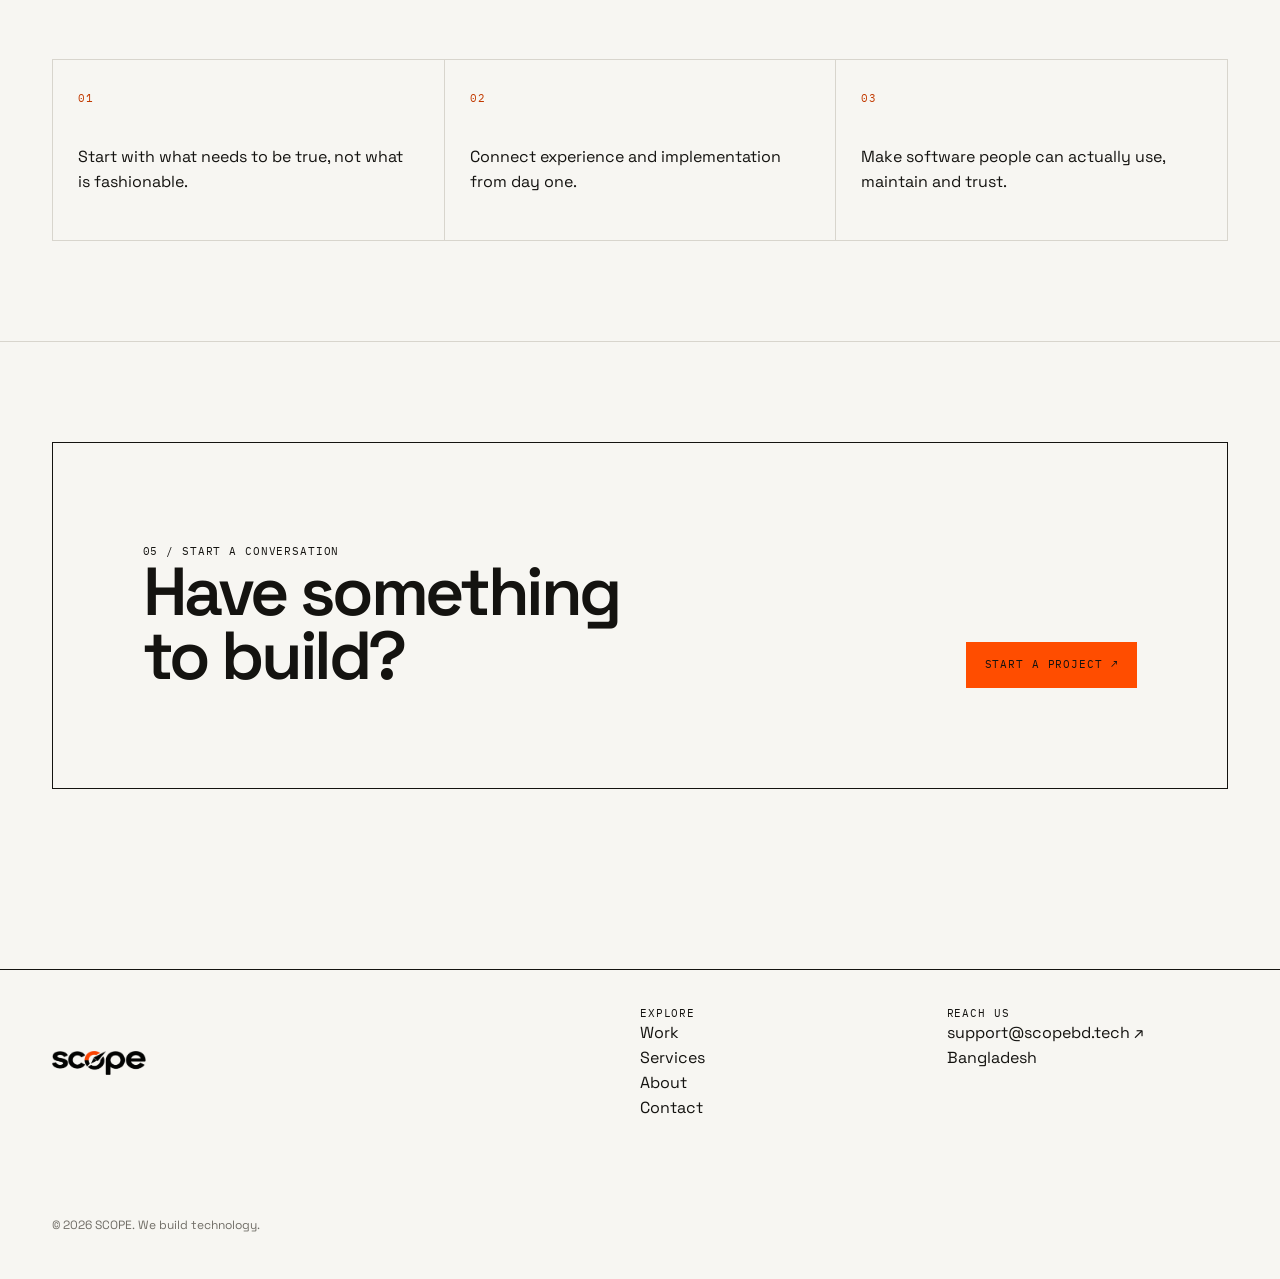
==== commit 87a26c79: "Add project index with screenshots, button motion and nav CTA fix Replace the empty "work will appea" ====
--- a/index.html
+++ b/index.html
@@ -1 +1,7 @@
-<!doctype html><html lang="en"><head><meta charset="utf-8"><meta name="viewport" content="width=device-width,initial-scale=1"><meta name="theme-color" content="#F7F6F2"><link rel="preconnect" href="https://fonts.googleapis.com"><link rel="preconnect" href="https://fonts.gstatic.com" crossorigin><link href="https://fonts.googleapis.com/css2?family=IBM+Plex+Mono:wght@400;500&family=Space+Grotesk:wght@400;500;600;700&display=swap" rel="stylesheet"><title>SCOPE — We build technology</title><meta name="description" content="SCOPE builds websites, apps, automation and systems for ideas that need somewhere to go."><link rel="canonical" href="https://scopebd.tech/"><meta name="twitter:card" content="summary"><meta property="og:url" content="https://scopebd.tech/"><meta property="og:site_name" content="SCOPE"><meta property="og:image" content="https://scopebd.tech/assets/logo-480.png"><link rel="apple-touch-icon" href="apple-touch-icon.png"><meta property="og:title" content="SCOPE — We build technology"><meta property="og:description" content="Websites, apps, automation and systems, built around what you need."><meta property="og:type" content="website"><link rel="icon" type="image/png" sizes="32x32" href="favicon-32.png"><link rel="stylesheet" href="assets/css/main.css"></head><body><a class="skip" href="#main">Skip to content</a><header class="site-header"><div class="wrap nav"><a class="wordmark" href="index.html"><img class="wordmark-img" src="assets/logo-480.png" alt="SCOPE — home" width="480" height="123"></a><button class="menu" aria-expanded="false" aria-controls="nav">Menu</button><nav class="nav-links" id="nav" aria-label="Main navigation"><a aria-current="page" href="index.html">Home</a><a href="work.html">Work</a><a href="services.html">Services</a><a href="about.html">About</a><a href="contact.html" class="button primary">Start a project</a></nav></div></header><main id="main"><section class="hero wrap reveal"><div class="eyebrow">Independent technology studio / Bangladesh</div><h1>We build<br>technology.</h1><p>Have something that needs building? We figure out what it needs, then make it real — from first screen to working system.</p><div class="actions"><a class="button primary" href="contact.html">Start a project ↗</a><a class="button" href="services.html">What we build</a></div></section><section class="section"><div class="wrap"><div class="section-head reveal"><div class="eyebrow">01 / Capability index</div><p class="section-intro">One broad capability: taking a useful idea from rough shape to reliable software.</p></div><div class="cap-list"><a class="cap-row reveal" href="services.html#web"><span class="index">01</span><h3>Web</h3><p>Websites, web apps, CMSs and dashboards that people can use without instructions.</p><span class="arrow">↗</span></a><a class="cap-row reveal" href="services.html#automation"><span class="index">02</span><h3>Automation</h3><p>Answer customers, capture leads, remove repetitive work and connect systems.</p><span class="arrow">↗</span></a><a class="cap-row reveal" href="services.html#apps"><span class="index">03</span><h3>Apps</h3><p>Android apps and cross-platform experiences built for the way your users move.</p><span class="arrow">↗</span></a><a class="cap-row reveal" href="services.html#systems"><span class="index">04</span><h3>Systems</h3><p>Internal tools, APIs and custom software that make complex work clearer.</p><span class="arrow">↗</span></a></div></div></section><section class="section"><div class="wrap"><div class="section-head reveal"><div class="eyebrow">02 / Selected work</div><p class="section-intro">A considered body of work is taking shape.</p></div><div class="empty reveal"><div><h3>Selected work will appear here.</h3><p>We are building this collection carefully. Until then, tell us what you are trying to make.</p></div><a class="button" href="contact.html">Start with a brief ↗</a></div></div></section><section class="section"><div class="wrap"><div class="section-head reveal"><div class="eyebrow">03 / How we work</div><p class="section-intro">Clear steps. Early questions. No handoff into a black box.</p></div><div class="process-list"><div class="process-row reveal"><span class="index">01</span><h3>Understand</h3><p>We map the need, users, constraints and the smallest useful first version.</p></div><div class="process-row reveal"><span class="index">02</span><h3>Shape</h3><p>We turn the rough idea into a clear plan, interface and technical direction.</p></div><div class="process-row reveal"><span class="index">03</span><h3>Build</h3><p>We make the thing in short loops, sharing real progress and making decisions visible.</p></div><div class="process-row reveal"><span class="index">04</span><h3>Launch</h3><p>We test, refine and put useful software in the hands of its people.</p></div></div></div></section><section class="section"><div class="wrap"><div class="section-head reveal"><div class="eyebrow">04 / Working principles</div><p class="section-intro">Technology should fit the requirement — not force the requirement to fit a template.</p></div><div class="principles"><div class="principle reveal"><span class="index">01</span><p>Start with what needs to be true, not what is fashionable.</p></div><div class="principle reveal"><span class="index">02</span><p>Connect experience and implementation from day one.</p></div><div class="principle reveal"><span class="index">03</span><p>Make software people can actually use, maintain and trust.</p></div></div></div></section><section class="section"><div class="wrap"><div class="empty final-cta reveal"><div><div class="eyebrow">05 / Start a conversation</div><h2>Have something<br>to build?</h2></div><a class="button primary" href="contact.html">Start a project ↗</a></div></div></section></main><footer class="site-footer"><div class="wrap footer-grid"><a class="wordmark" href="index.html"><img class="wordmark-img" src="assets/logo-480.png" alt="SCOPE — home" width="480" height="123"></a><div><div class="mono">Explore</div><p><a href="work.html">Work</a><br><a href="services.html">Services</a><br><a href="about.html">About</a><br><a href="contact.html">Contact</a></p></div><div><div class="mono">Reach us</div><p><a href="mailto:support@scopebd.tech">support@scopebd.tech ↗</a><br>Bangladesh</p></div><p class="footer-small">© 2026 SCOPE. We build technology.</p></div></footer><script src="assets/js/main.js"></script></body></html>
+<!doctype html><html lang="en"><head><meta charset="utf-8"><meta name="viewport" content="width=device-width,initial-scale=1"><meta name="theme-color" content="#F7F6F2"><link rel="preconnect" href="https://fonts.googleapis.com"><link rel="preconnect" href="https://fonts.gstatic.com" crossorigin><link href="https://fonts.googleapis.com/css2?family=IBM+Plex+Mono:wght@400;500&family=Space+Grotesk:wght@400;500;600;700&display=swap" rel="stylesheet"><title>SCOPE — We build technology</title><meta name="description" content="SCOPE builds websites, apps, automation and systems for ideas that need somewhere to go."><link rel="canonical" href="https://scopebd.tech/"><meta name="twitter:card" content="summary_large_image"><meta name="twitter:title" content="SCOPE — Independent technology studio"><meta name="twitter:description" content="Websites, apps, automation and systems, built around what you need."><meta name="twitter:image" content="https://scopebd.tech/assets/og-image.png"><meta property="og:type" content="website"><meta property="og:site_name" content="SCOPE"><meta property="og:title" content="SCOPE — Independent technology studio"><meta property="og:description" content="Websites, apps, automation and systems, built around what you need."><meta property="og:url" content="https://scopebd.tech/"><meta property="og:image" content="https://scopebd.tech/assets/og-image.png"><meta property="og:image:secure_url" content="https://scopebd.tech/assets/og-image.png"><meta property="og:image:type" content="image/png"><meta property="og:image:width" content="1200"><meta property="og:image:height" content="630"><meta property="og:image:alt" content="SCOPE"><link rel="apple-touch-icon" href="apple-touch-icon.png"><link rel="icon" type="image/png" sizes="32x32" href="favicon-32.png"><link rel="icon" type="image/png" sizes="48x48" href="favicon-48.png"><link rel="stylesheet" href="assets/css/main.css"><script type="application/ld+json">{"@context":"https://schema.org","@graph":[{"@type":"Organization","@id":"https://scopebd.tech/#organization","name":"SCOPE","url":"https://scopebd.tech/","description":"SCOPE is an independent technology studio from Bangladesh. We build technology around real requirements.","email":"support@scopebd.tech","logo":{"@type":"ImageObject","url":"https://scopebd.tech/assets/logo-480.png","width":480,"height":123},"address":{"@type":"PostalAddress","addressCountry":"BD"}},{"@type":"WebSite","@id":"https://scopebd.tech/#website","name":"SCOPE","url":"https://scopebd.tech/","inLanguage":"en","publisher":{"@id":"https://scopebd.tech/#organization"}}]}</script></head><body><a class="skip" href="#main">Skip to content</a><header class="site-header"><div class="wrap nav"><a class="wordmark" href="index.html"><img class="wordmark-img" src="assets/logo-480.png" alt="SCOPE — home" width="480" height="123"></a><button class="menu" aria-expanded="false" aria-controls="nav">Menu</button><nav class="nav-links" id="nav" aria-label="Main navigation"><a aria-current="page" href="index.html">Home</a><a href="work.html">Work</a><a href="services.html">Services</a><a href="about.html">About</a><a href="contact.html" class="button primary">Start a project</a></nav></div></header><main id="main"><section class="hero wrap reveal"><div class="eyebrow">Independent technology studio / Bangladesh</div><h1>We build<br>technology.</h1><p>Have something that needs building? We figure out what it needs, then make it real — from first screen to working system.</p><div class="actions"><a class="button primary" href="contact.html">Start a project ↗</a><a class="button" href="services.html">What we build</a></div></section><section class="section"><div class="wrap"><div class="section-head reveal"><div class="eyebrow">01 / Capability index</div><p class="section-intro">One broad capability: taking a useful idea from rough shape to reliable software.</p></div><div class="cap-list"><a class="cap-row reveal" href="services.html#web"><span class="index">01</span><h3>Web</h3><p>Websites, web apps, CMSs and dashboards that people can use without instructions.</p><span class="arrow">↗</span></a><a class="cap-row reveal" href="services.html#automation"><span class="index">02</span><h3>Automation</h3><p>Answer customers, capture leads, remove repetitive work and connect systems.</p><span class="arrow">↗</span></a><a class="cap-row reveal" href="services.html#apps"><span class="index">03</span><h3>Apps</h3><p>Android apps and cross-platform experiences built for the way your users move.</p><span class="arrow">↗</span></a><a class="cap-row reveal" href="services.html#systems"><span class="index">04</span><h3>Systems</h3><p>Internal tools, APIs and custom software that make complex work clearer.</p><span class="arrow">↗</span></a></div></div></section><section class="section"><div class="wrap"><div class="section-head reveal"><div class="eyebrow">02 / Selected work</div><p class="section-intro">A considered body of work is taking shape.</p></div><div class="work-grid">
+
+<div class="work-card reveal"><div class="work-media"><img src="assets/img/work/clinic-booking.webp" alt="Luma Dental clinic homepage with appointment booking and clinic hours" width="1600" height="919" loading="lazy" decoding="async"></div><div class="work-head"><h3 class="work-link">Luma Dental</h3><span class="work-num">01 / Clinic site</span></div><p>A dental clinic site that leads with trust: clear service explanations, live opening hours and a direct appointment path.</p><div class="work-meta">Healthcare · 2026</div></div>
+
+<div class="work-card reveal"><div class="work-media"><img src="assets/img/work/portfolio-studio.webp" alt="Maya Ellison portfolio homepage with a typographic hero and statistics row" width="1600" height="919" loading="lazy" decoding="async"></div><div class="work-head"><h3 class="work-link">Maya Ellison</h3><span class="work-num">02 / Portfolio</span></div><p>A typographic portfolio for an interface engineer, pairing a restrained hero with a working record of practice.</p><div class="work-meta">Portfolio · 2026</div></div>
+
+</div></div></section><section class="section"><div class="wrap"><div class="section-head reveal"><div class="eyebrow">03 / How we work</div><p class="section-intro">Clear steps. Early questions. No handoff into a black box.</p></div><div class="process-list"><div class="process-row reveal"><span class="index">01</span><h3>Understand</h3><p>We map the need, users, constraints and the smallest useful first version.</p></div><div class="process-row reveal"><span class="index">02</span><h3>Shape</h3><p>We turn the rough idea into a clear plan, interface and technical direction.</p></div><div class="process-row reveal"><span class="index">03</span><h3>Build</h3><p>We make the thing in short loops, sharing real progress and making decisions visible.</p></div><div class="process-row reveal"><span class="index">04</span><h3>Launch</h3><p>We test, refine and put useful software in the hands of its people.</p></div></div></div></section><section class="section"><div class="wrap"><div class="section-head reveal"><div class="eyebrow">04 / Working principles</div><p class="section-intro">Technology should fit the requirement — not force the requirement to fit a template.</p></div><div class="principles"><div class="principle reveal"><span class="index">01</span><p>Start with what needs to be true, not what is fashionable.</p></div><div class="principle reveal"><span class="index">02</span><p>Connect experience and implementation from day one.</p></div><div class="principle reveal"><span class="index">03</span><p>Make software people can actually use, maintain and trust.</p></div></div></div></section><section class="section"><div class="wrap"><div class="empty final-cta reveal"><div><div class="eyebrow">05 / Start a conversation</div><h2>Have something<br>to build?</h2></div><a class="button primary" href="contact.html">Start a project ↗</a></div></div></section></main><footer class="site-footer"><div class="wrap footer-grid"><a class="wordmark" href="index.html"><img class="wordmark-img" src="assets/logo-480.png" alt="SCOPE — home" width="480" height="123"></a><div><div class="mono">Explore</div><p><a href="work.html">Work</a><br><a href="services.html">Services</a><br><a href="about.html">About</a><br><a href="contact.html">Contact</a></p></div><div><div class="mono">Reach us</div><p><a href="mailto:support@scopebd.tech">support@scopebd.tech ↗</a><br>Bangladesh</p></div><p class="footer-small">© 2026 SCOPE. We build technology.</p></div></footer><script src="assets/js/main.js"></script></body></html>
--- a/assets/css/main.css
+++ b/assets/css/main.css
@@ -1,5 +1,27 @@
-:root{--paper:#F7F6F2;--ink:#141310;--muted:#716e67;--rule:#D8D5CD;--field-line:#B4B1A9;--orange:#C23A00;--orange-bright:#FF4D00;--orange-ink:#C23A00;--color-body:#393732;--color-error:#B32900;--color-on-primary:#FFFFFF;--max:1240px}*{box-sizing:border-box}html{scroll-behavior:smooth}body{margin:0;background:var(--paper);color:var(--ink);font-family:'Space Grotesk',sans-serif;line-height:1.55}h1,h2,h3,p{margin:0}h1,h2,h3{font-family:'Space Grotesk',Arial,sans-serif;font-weight:600;letter-spacing:-.05em}h1{font-size:clamp(3.8rem,10vw,9.5rem);line-height:.88;max-width:950px}h2{font-size:clamp(2.4rem,5.3vw,5.2rem);line-height:.94}h3{font-size:1.35rem;line-height:1.15}.mono,.eyebrow,.index,.meta{font-family:'IBM Plex Mono',monospace;text-transform:uppercase;letter-spacing:.08em;font-size:.68rem}.wrap{max-width:var(--max);margin:auto;padding:0 32px}.skip{position:absolute;left:16px;top:-100px;background:var(--orange-ink);color:var(--color-on-primary);padding:10px;z-index:20}.skip:focus{top:16px}.site-header{height:86px;border-bottom:1px solid var(--rule);display:flex;align-items:center}.nav{display:flex;align-items:center;justify-content:space-between;width:100%}.wordmark{font-family:'Space Grotesk';font-size:1.5rem;font-weight:700;letter-spacing:-.07em;color:var(--ink);text-decoration:none}.nav-links{display:flex;gap:28px;align-items:center}.nav-links a,.text-link{color:var(--ink);text-decoration:none;font-size:.88rem}.nav-links a[aria-current]{color:var(--orange)}.button{display:inline-flex;align-items:center;justify-content:center;min-height:46px;padding:0 18px;border:1px solid var(--ink);background:transparent;color:var(--ink);text-decoration:none;font-family:'IBM Plex Mono';font-size:.68rem;text-transform:uppercase;letter-spacing:.08em;transition:transform .24s cubic-bezier(.23,1,.32,1),background .24s,color .24s}.button.primary{background:var(--orange-bright);border-color:var(--orange-bright);color:var(--ink)} @media (hover:hover) and (pointer:fine){.nav-links a:hover{color:var(--orange)}.button:hover{background:var(--ink);color:var(--color-on-primary)}.button.primary:hover{background:var(--orange-ink);border-color:var(--orange-ink);color:var(--color-on-primary)}}.button:active{transform:scale(.97)}.menu{display:none;background:none;border:0;font:inherit;min-height:44px;padding:0 8px}.hero{padding:clamp(90px,15vw,190px) 0 130px;position:relative}.hero .eyebrow{color:var(--orange);margin-bottom:30px}.hero p{max-width:510px;margin:42px 0 30px;font-size:1.1rem;color:var(--color-body)}.actions{display:flex;gap:12px;flex-wrap:wrap}.section{padding:100px 0;border-top:1px solid var(--rule)}.section-head{display:grid;grid-template-columns:1fr 2fr;gap:40px;margin-bottom:60px}.section-head .eyebrow{color:var(--muted)}.section-intro{max-width:650px;font-size:1.15rem}.cap-list,.process-list{border-top:1px solid var(--ink)}.cap-row,.process-row{display:grid;grid-template-columns:80px 1fr 1fr 30px;gap:22px;align-items:center;padding:25px 0;border-bottom:1px solid var(--rule);text-decoration:none;color:var(--ink);transition:padding .25s cubic-bezier(.23,1,.32,1),color .2s}.cap-row h3{font-size:clamp(1.8rem,3.3vw,3.1rem)}.cap-row p{color:var(--muted);max-width:360px}.cap-row .arrow{font-size:1.4rem;text-align:right} @media (hover:hover) and (pointer:fine){.cap-row:hover{padding-left:14px;padding-right:14px;color:var(--orange)}}.empty{border:1px solid var(--ink);padding:clamp(38px,7vw,90px);display:flex;align-items:end;justify-content:space-between;gap:35px}.final-cta{padding-top:clamp(48px,8vw,100px);padding-bottom:clamp(48px,8vw,100px)}.final-cta h2{max-width:620px}.empty p{color:var(--muted);max-width:350px;margin-top:15px}.spec-grid{display:grid;grid-template-columns:repeat(2,1fr);gap:1px;background:var(--rule);border:1px solid var(--rule)}.spec{background:var(--paper);padding:30px}.spec .mono{color:var(--orange);margin-bottom:24px}.spec p{margin-top:12px;color:var(--muted)}.process-row{grid-template-columns:80px 1fr 1.2fr}.process-row p{color:var(--muted)}.principles{display:grid;grid-template-columns:repeat(3,1fr);gap:1px;background:var(--rule);border:1px solid var(--rule)}.principle{background:var(--paper);padding:25px;min-height:180px}.principle .index{color:var(--orange)}.principle p{margin-top:35px}.page-hero{padding:110px 0 100px}.page-hero p{font-size:1.15rem;max-width:550px;margin-top:32px;color:var(--muted)}.service{display:grid;grid-template-columns:80px 1fr 1.2fr;gap:25px;padding:45px 0;border-top:1px solid var(--rule)}.service h2{font-size:clamp(2rem,4vw,4rem)}.service ul{margin:0;padding:0;list-style:none;color:var(--muted)}.service li{padding:7px 0;border-bottom:1px solid var(--rule)}.service li:before{content:'— ';color:var(--orange)}.service .hint{font-family:'IBM Plex Mono';font-size:.7rem;text-transform:uppercase;margin-top:24px;color:var(--ink)}.about-copy{max-width:750px;font-size:clamp(1.5rem,3vw,2.7rem);line-height:1.15}.contact-layout{display:grid;grid-template-columns:1fr 1.2fr;gap:100px}.contact-note{color:var(--muted);max-width:300px}.contact-note p+p{margin-top:25px}.contact-note a{color:var(--ink)}form{border-top:1px solid var(--ink)}.field{padding:20px 0;border-bottom:1px solid var(--rule)}label{display:block;font-family:'IBM Plex Mono';font-size:.68rem;text-transform:uppercase;letter-spacing:.08em;margin-bottom:9px}input,select,textarea{width:100%;padding:10px 0;border:0;border-bottom:1px solid var(--field-line);border-radius:0;background:transparent;color:var(--ink);font:1rem 'Space Grotesk';outline:0}input,textarea{-webkit-appearance:none}textarea{min-height:120px;resize:vertical}@media (hover:hover) and (pointer:fine){input:hover:not(:focus):not([aria-invalid]),select:hover:not(:focus):not([aria-invalid]),textarea:hover:not(:focus):not([aria-invalid]){border-bottom-color:var(--muted)}}input:focus,select:focus,textarea:focus{border-bottom:2px solid var(--orange);padding-bottom:9px}input[aria-invalid],select[aria-invalid],textarea[aria-invalid]{border-bottom-color:var(--color-error)}.error{color:var(--color-error);font-size:.75rem;display:block;min-height:18px}.form-footer{display:flex;align-items:center;justify-content:space-between;padding-top:25px}.form-status{color:var(--muted);font-size:.85rem}.site-footer{border-top:1px solid var(--ink);padding:35px 0 45px;margin-top:80px}.footer-grid{display:grid;grid-template-columns:2fr 1fr 1fr;gap:25px}.footer-grid a{color:var(--ink);text-decoration:none}.footer-grid p{overflow-wrap:anywhere} @media (hover:hover) and (pointer:fine){.footer-grid a:hover{color:var(--orange)}}.footer-small{margin-top:70px;color:var(--muted);font-size:.75rem}.not-found{min-height:65vh;display:flex;align-items:center}.not-found-copy{margin:30px 0;color:var(--muted)}.reveal{opacity:0;transform:translateY(16px);transition:opacity .26s,transform .26s cubic-bezier(.23,1,.32,1)}.reveal.visible{opacity:1;transform:none}:focus-visible{outline:2px solid var(--ink);outline-offset:4px}@media(max-width:700px){:root{--mobile-gutter:clamp(20px,6vw,28px)}.wrap{padding-inline:var(--mobile-gutter)}h1{font-size:clamp(3rem,15vw,6.5rem)}h2{font-size:clamp(2.2rem,10vw,4rem)}.site-header{height:70px}.menu{display:block;font-family:'IBM Plex Mono';font-size:.68rem;text-transform:uppercase}.nav-links{display:none;position:absolute;top:70px;left:0;right:0;background:var(--paper);border-bottom:1px solid var(--ink);padding:20px var(--mobile-gutter);z-index:5;flex-direction:column;align-items:stretch}.nav-links.open{display:flex}.nav-links a{min-height:44px;display:inline-flex;align-items:center}.nav-links .button{text-align:center}.hero{padding:72px var(--mobile-gutter) 88px}.hero p{font-size:1rem;margin-top:32px}.section{padding:72px 0}.section-head{display:block;margin-bottom:35px}.section-head .section-intro{margin-top:24px}.cap-row{grid-template-columns:36px minmax(0,1fr) 20px;gap:12px}.cap-row p{grid-column:2/-1;font-size:.9rem}.spec-grid,.principles{grid-template-columns:1fr}.empty{display:block}.empty .button{margin-top:30px}.process-row{grid-template-columns:36px minmax(0,1fr);gap:12px}.process-row p{grid-column:2}.service{grid-template-columns:36px minmax(0,1fr);gap:12px;padding:32px 0}.service>div,.service ul,.service .hint{grid-column:2;min-width:0}.contact-layout{grid-template-columns:minmax(0,1fr);gap:45px}.contact-layout>*{min-width:0}.page-hero{padding:72px var(--mobile-gutter) 60px}.footer-grid{grid-template-columns:minmax(0,1fr) minmax(0,1fr)}.footer-grid .wordmark{grid-column:1/-1}.footer-small{margin-top:40px}.final-cta{padding-left:28px;padding-right:28px}}@media(prefers-reduced-motion:reduce){html{scroll-behavior:auto}.reveal{opacity:1;transform:none;transition:none}.button,.cap-row{transition:none}}
+:root{--paper:#F7F6F2;--ink:#141310;--muted:#716e67;--rule:#D8D5CD;--field-line:#B4B1A9;--orange:#C23A00;--orange-bright:#FF4D00;--orange-ink:#C23A00;--color-body:#393732;--color-error:#B32900;--color-on-primary:#FFFFFF;--max:1240px}*{box-sizing:border-box}html{scroll-behavior:smooth}body{margin:0;background:var(--paper);color:var(--ink);font-family:'Space Grotesk',sans-serif;line-height:1.55}h1,h2,h3,p{margin:0}h1,h2,h3{font-family:'Space Grotesk',Arial,sans-serif;font-weight:600;letter-spacing:-.05em}h1{font-size:clamp(3.8rem,10vw,9.5rem);line-height:.88;max-width:950px}h2{font-size:clamp(2.4rem,5.3vw,5.2rem);line-height:.94}h3{font-size:1.35rem;line-height:1.15}.mono,.eyebrow,.index,.meta{font-family:'IBM Plex Mono',monospace;text-transform:uppercase;letter-spacing:.08em;font-size:.68rem}.wrap{max-width:var(--max);margin:auto;padding:0 32px}.skip{position:absolute;left:16px;top:-100px;background:var(--orange-ink);color:var(--color-on-primary);padding:10px;z-index:20}.skip:focus{top:16px}.site-header{height:86px;border-bottom:1px solid var(--rule);display:flex;align-items:center}.nav{display:flex;align-items:center;justify-content:space-between;width:100%}.wordmark{font-family:'Space Grotesk';font-size:1.5rem;font-weight:700;letter-spacing:-.07em;color:var(--ink);text-decoration:none}.nav-links{display:flex;gap:28px;align-items:center}.nav-links a,.text-link{color:var(--ink);text-decoration:none;font-size:.88rem;transition:color .2s}.nav-links a[aria-current]{color:var(--orange)}.nav-links a.button.primary{color:var(--ink)}.nav-links a.button.primary:hover{color:var(--color-on-primary)}.button{display:inline-flex;align-items:center;justify-content:center;min-height:46px;padding:0 18px;border:1px solid var(--ink);background:transparent;color:var(--ink);text-decoration:none;font-family:'IBM Plex Mono';font-size:.68rem;text-transform:uppercase;letter-spacing:.08em;white-space:nowrap;transition:transform .24s cubic-bezier(.23,1,.32,1),background .24s,color .24s,border-color .24s,box-shadow .24s}
+.button.primary{background:var(--orange-bright);border-color:var(--orange-bright);color:var(--ink)} @media (hover:hover) and (pointer:fine){.nav-links a:hover{color:var(--orange)}.button:hover{background:var(--ink);color:var(--color-on-primary);border-color:var(--ink);transform:translateY(-1px);box-shadow:0 6px 18px rgba(20,19,16,.14)}.button.primary:hover{background:var(--orange-ink);border-color:var(--orange-ink);color:var(--color-on-primary);box-shadow:0 6px 18px rgba(194,58,0,.22)}}.button:active{transform:translateY(0) scale(.98);box-shadow:none}
+.button:disabled{opacity:.55;cursor:not-allowed;transform:none;box-shadow:none}
+.button:focus-visible{outline:2px solid var(--orange);outline-offset:3px}
+.button.primary:focus-visible{outline-color:var(--ink)}
+@media(prefers-reduced-motion:reduce){.button{transition:none}.button:hover,.button:active,.button.primary:hover .btn-arrow{transform:none}}.menu{display:none;background:none;border:0;font:inherit;min-height:44px;padding:0 8px}.hero{padding:clamp(90px,15vw,190px) 0 130px;position:relative}.hero .eyebrow{color:var(--orange);margin-bottom:30px}.hero p{max-width:510px;margin:42px 0 30px;font-size:1.1rem;color:var(--color-body)}.actions{display:flex;gap:12px;flex-wrap:wrap}.section{padding:100px 0;border-top:1px solid var(--rule)}.section-head{display:grid;grid-template-columns:1fr 2fr;gap:40px;margin-bottom:60px}.section-head .eyebrow{color:var(--muted)}.section-intro{max-width:650px;font-size:1.15rem}.cap-list,.process-list{border-top:1px solid var(--ink)}.cap-row,.process-row{display:grid;grid-template-columns:80px 1fr 1fr 30px;gap:22px;align-items:center;padding:25px 0;border-bottom:1px solid var(--rule);text-decoration:none;color:var(--ink);transition:padding .25s cubic-bezier(.23,1,.32,1),color .2s}.cap-row h3{font-size:clamp(1.8rem,3.3vw,3.1rem)}.cap-row p{color:var(--muted);max-width:360px}.cap-row .arrow{font-size:1.4rem;text-align:right} @media (hover:hover) and (pointer:fine){.cap-row:hover{padding-left:14px;padding-right:14px;color:var(--orange)}}.empty{border:1px solid var(--ink);padding:clamp(38px,7vw,90px);display:flex;align-items:end;justify-content:space-between;gap:35px}.final-cta{padding-top:clamp(48px,8vw,100px);padding-bottom:clamp(48px,8vw,100px)}.final-cta h2{max-width:620px}.empty p{color:var(--muted);max-width:350px;margin-top:15px}.spec-grid{display:grid;grid-template-columns:repeat(2,1fr);gap:1px;background:var(--rule);border:1px solid var(--rule)}.spec{background:var(--paper);padding:30px}.spec .mono{color:var(--orange);margin-bottom:24px}.spec p{margin-top:12px;color:var(--muted)}.process-row{grid-template-columns:80px 1fr 1.2fr}.process-row p{color:var(--muted)}.principles{display:grid;grid-template-columns:repeat(3,1fr);gap:1px;background:var(--rule);border:1px solid var(--rule)}.principle{background:var(--paper);padding:25px;min-height:180px}.principle .index{color:var(--orange)}.principle p{margin-top:35px}.page-hero{padding:110px 0 100px}.page-hero p{font-size:1.15rem;max-width:550px;margin-top:32px;color:var(--muted)}.service{display:grid;grid-template-columns:80px 1fr 1.2fr;gap:25px;padding:45px 0;border-top:1px solid var(--rule)}.service h2{font-size:clamp(2rem,4vw,4rem)}.service ul{margin:0;padding:0;list-style:none;color:var(--muted)}.service li{padding:7px 0;border-bottom:1px solid var(--rule)}.service li:before{content:'— ';color:var(--orange)}.service .hint{font-family:'IBM Plex Mono';font-size:.7rem;text-transform:uppercase;margin-top:24px;color:var(--ink)}.about-copy{max-width:750px;font-size:clamp(1.5rem,3vw,2.7rem);line-height:1.15}.contact-layout{display:grid;grid-template-columns:1fr 1.2fr;gap:100px}.contact-note{color:var(--muted);max-width:300px}.contact-note p+p{margin-top:25px}.contact-note a{color:var(--ink)}form{border-top:1px solid var(--ink)}.field{padding:20px 0;border-bottom:1px solid var(--rule)}label{display:block;font-family:'IBM Plex Mono';font-size:.68rem;text-transform:uppercase;letter-spacing:.08em;margin-bottom:9px}input,select,textarea{width:100%;padding:10px 0;border:0;border-bottom:1px solid var(--field-line);border-radius:0;background:transparent;color:var(--ink);font:1rem 'Space Grotesk';outline:0}input,textarea{-webkit-appearance:none}textarea{min-height:120px;resize:vertical}@media (hover:hover) and (pointer:fine){input:hover:not(:focus):not([aria-invalid]),select:hover:not(:focus):not([aria-invalid]),textarea:hover:not(:focus):not([aria-invalid]){border-bottom-color:var(--muted)}}input:focus,select:focus,textarea:focus{border-bottom:2px solid var(--orange);padding-bottom:9px}input[aria-invalid],select[aria-invalid],textarea[aria-invalid]{border-bottom-color:var(--color-error)}.error{color:var(--color-error);font-size:.75rem;display:block;min-height:18px}.form-footer{display:flex;align-items:center;justify-content:space-between;padding-top:25px;gap:20px}.form-status{color:var(--muted);font-size:.85rem}@media (hover:hover) and (pointer:fine){.button.primary:hover .btn-arrow{transform:translate(2px,-2px)}}.btn-arrow{display:inline-block;transition:transform .24s cubic-bezier(.23,1,.32,1)}.site-footer{border-top:1px solid var(--ink);padding:35px 0 45px;margin-top:80px}.footer-grid{display:grid;grid-template-columns:2fr 1fr 1fr;gap:25px}.footer-grid a{color:var(--ink);text-decoration:none}.footer-grid p{overflow-wrap:anywhere} @media (hover:hover) and (pointer:fine){.footer-grid a:hover{color:var(--orange)}}.footer-small{margin-top:70px;color:var(--muted);font-size:.75rem}.not-found{min-height:65vh;display:flex;align-items:center}.not-found-copy{margin:30px 0;color:var(--muted)}.reveal{opacity:0;transform:translateY(16px);transition:opacity .26s,transform .26s cubic-bezier(.23,1,.32,1)}.reveal.visible{opacity:1;transform:none}:focus-visible{outline:2px solid var(--ink);outline-offset:4px}@media(max-width:700px){:root{--mobile-gutter:clamp(20px,6vw,28px)}.wrap{padding-inline:var(--mobile-gutter)}h1{font-size:clamp(3rem,15vw,6.5rem)}h2{font-size:clamp(2.2rem,10vw,4rem)}.site-header{height:70px}.menu{display:block;font-family:'IBM Plex Mono';font-size:.68rem;text-transform:uppercase}.nav-links{display:none;position:absolute;top:70px;left:0;right:0;background:var(--paper);border-bottom:1px solid var(--ink);padding:20px var(--mobile-gutter);z-index:5;flex-direction:column;align-items:stretch}.nav-links.open{display:flex}.nav-links a{min-height:44px;display:inline-flex;align-items:center}.nav-links .button{text-align:center}.hero{padding:72px var(--mobile-gutter) 88px}.hero p{font-size:1rem;margin-top:32px}.section{padding:72px 0}.section-head{display:block;margin-bottom:35px}.section-head .section-intro{margin-top:24px}.cap-row{grid-template-columns:36px minmax(0,1fr) 20px;gap:12px}.cap-row p{grid-column:2/-1;font-size:.9rem}.spec-grid,.principles{grid-template-columns:1fr}.empty{display:block}.empty .button{margin-top:30px}.process-row{grid-template-columns:36px minmax(0,1fr);gap:12px}.process-row p{grid-column:2}.service{grid-template-columns:36px minmax(0,1fr);gap:12px;padding:32px 0}.service>div,.service ul,.service .hint{grid-column:2;min-width:0}.contact-layout{grid-template-columns:minmax(0,1fr);gap:45px}.contact-layout>*{min-width:0}.page-hero{padding:72px var(--mobile-gutter) 60px}.footer-grid{grid-template-columns:minmax(0,1fr) minmax(0,1fr)}.footer-grid .wordmark{grid-column:1/-1}.footer-small{margin-top:40px}.final-cta{padding-left:28px;padding-right:28px}}@media(prefers-reduced-motion:reduce){html{scroll-behavior:auto}.reveal{opacity:1;transform:none;transition:none}.button,.cap-row{transition:none}}
+.work-grid{display:grid;grid-template-columns:repeat(2,1fr);gap:1px;background:var(--rule);border:1px solid var(--rule)}
+.work-card{background:var(--paper);padding:22px;display:flex;flex-direction:column;gap:16px}
+.work-media{position:relative;overflow:hidden;background:var(--paper);aspect-ratio:1600/919}
+.work-media img{display:block;width:100%;height:100%;object-fit:cover;object-position:top center;transition:transform .5s cubic-bezier(.23,1,.32,1)}
+.work-head{display:flex;align-items:baseline;justify-content:space-between;gap:18px}
+.work-card h3{font-size:clamp(1.3rem,2.1vw,1.9rem)}
+.work-card .work-num{font-family:'IBM Plex Mono';font-size:.68rem;text-transform:uppercase;letter-spacing:.08em;color:var(--orange);white-space:nowrap}
+.work-card p{color:var(--muted);max-width:44ch}
+.work-meta{margin-top:auto;padding-top:6px;font-family:'IBM Plex Mono';font-size:.68rem;text-transform:uppercase;letter-spacing:.08em;color:var(--muted)}
+@media (hover:hover) and (pointer:fine){.work-card:hover .work-media img{transform:scale(1.035)}.work-card:hover h3{color:var(--orange)}}
+.work-card .work-link{color:var(--ink);text-decoration:none}
+.work-card.cta{grid-column:1/-1;background:var(--paper);border:1px solid var(--ink);justify-content:space-between;align-items:start;padding:clamp(28px,4vw,48px);min-height:240px}
+.work-card.cta .work-num{color:var(--orange)}
+.work-card.cta h3{font-size:clamp(1.8rem,3.4vw,3rem);color:var(--ink)}
+.work-card.cta p{color:var(--muted);max-width:46ch;font-size:1rem}
+.work-card.cta .button{align-self:start;margin-top:6px}
 .wordmark{display:inline-flex;align-items:center}
 .wordmark-img{display:block;height:30px;width:auto;max-width:170px}
 .site-footer .wordmark-img{height:24px;max-width:150px}
 @media(max-width:700px){.wordmark-img{height:26px;max-width:150px}.site-footer .wordmark-img{height:22px}}
+@media(max-width:700px){.work-grid{grid-template-columns:minmax(0,1fr)}.work-card{padding:16px;gap:14px}.work-head{flex-direction:column;gap:6px}.work-card h3{font-size:1.25rem}.work-card p{font-size:.9rem}}@media(prefers-reduced-motion:reduce){.work-media img{transition:none}}
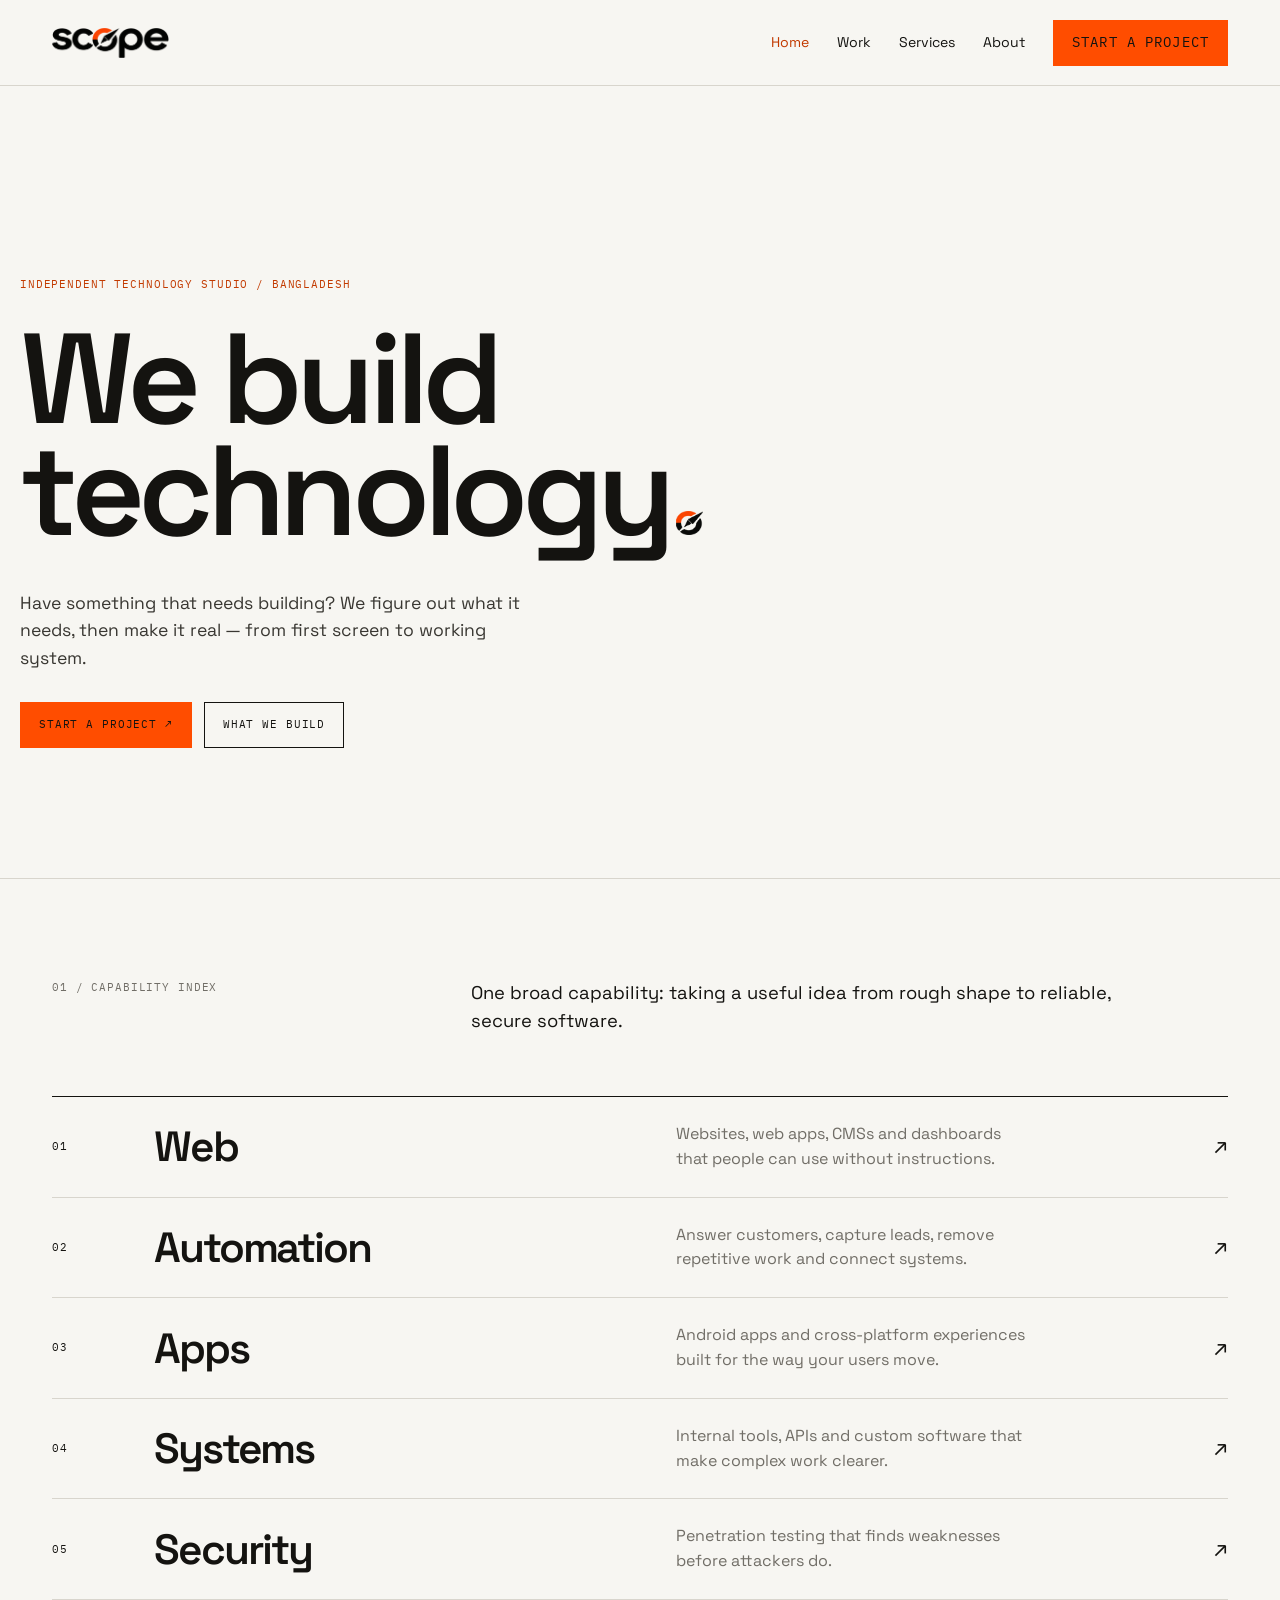
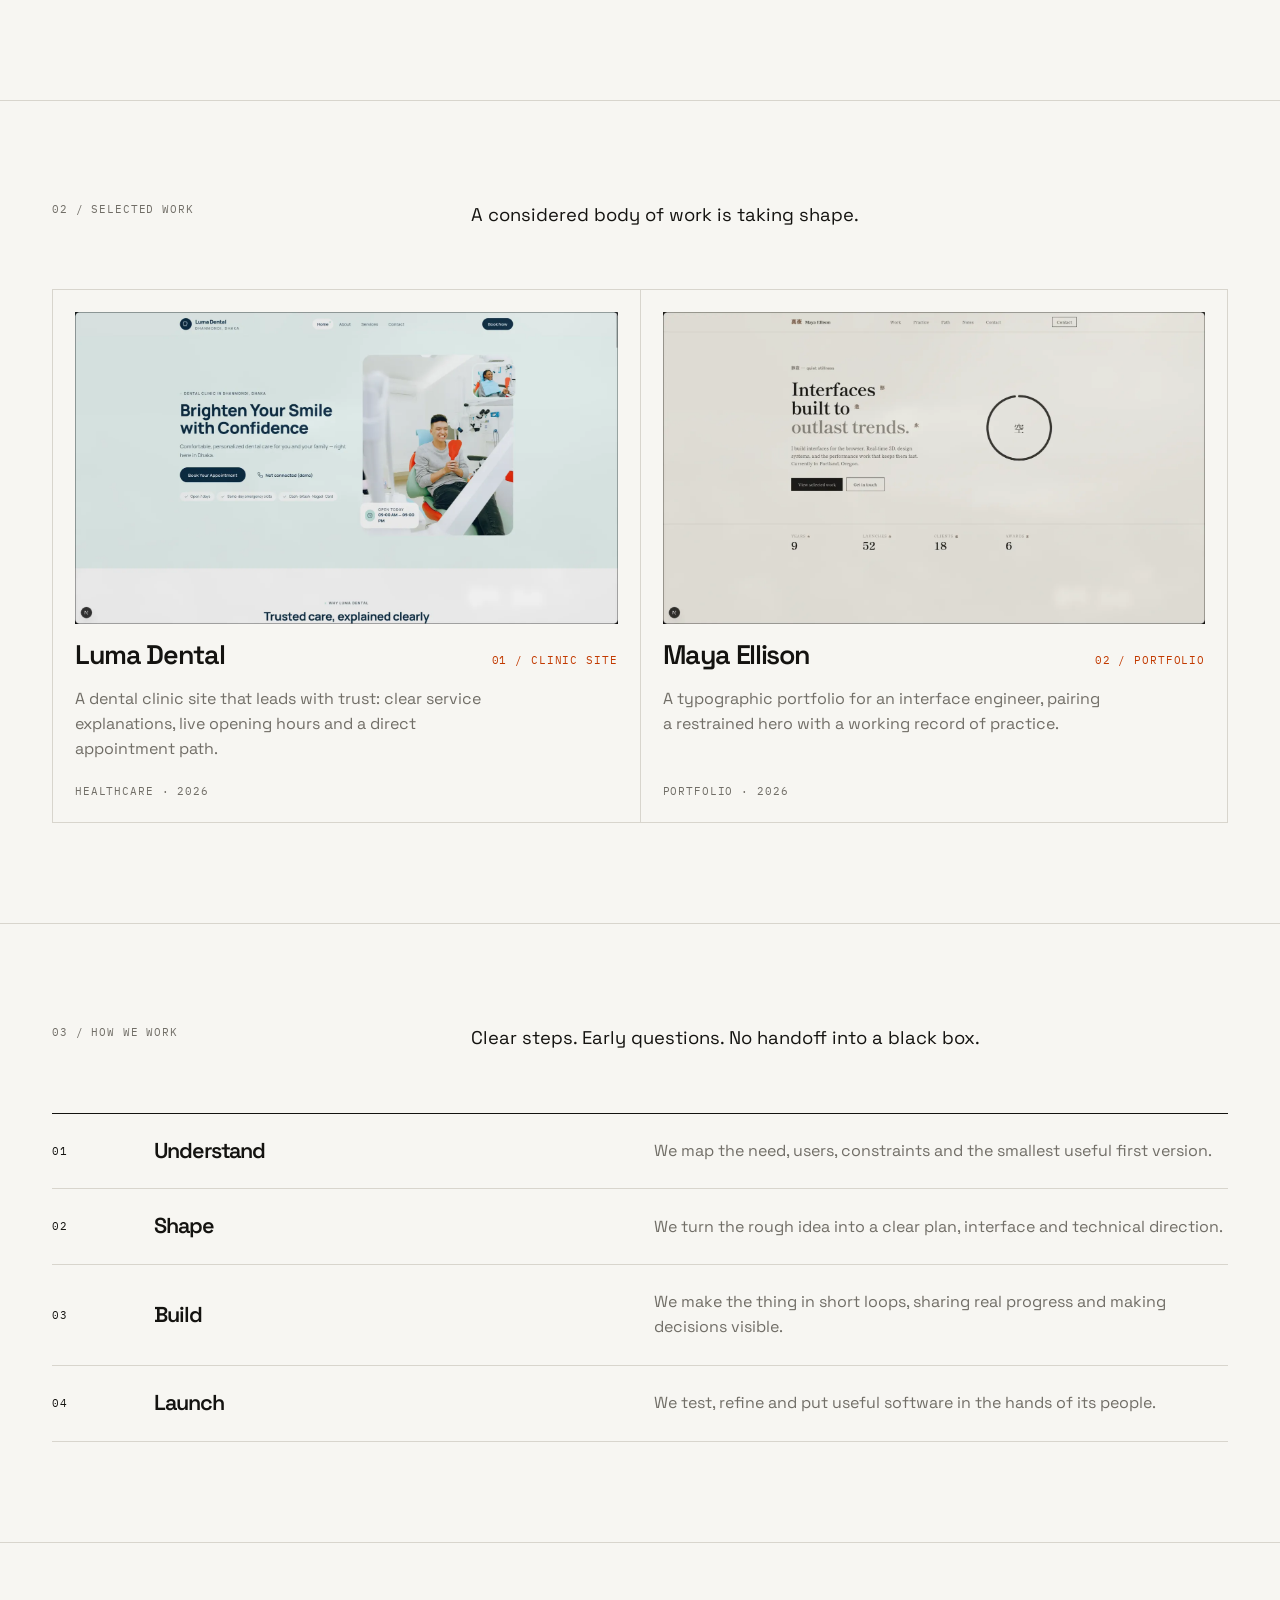
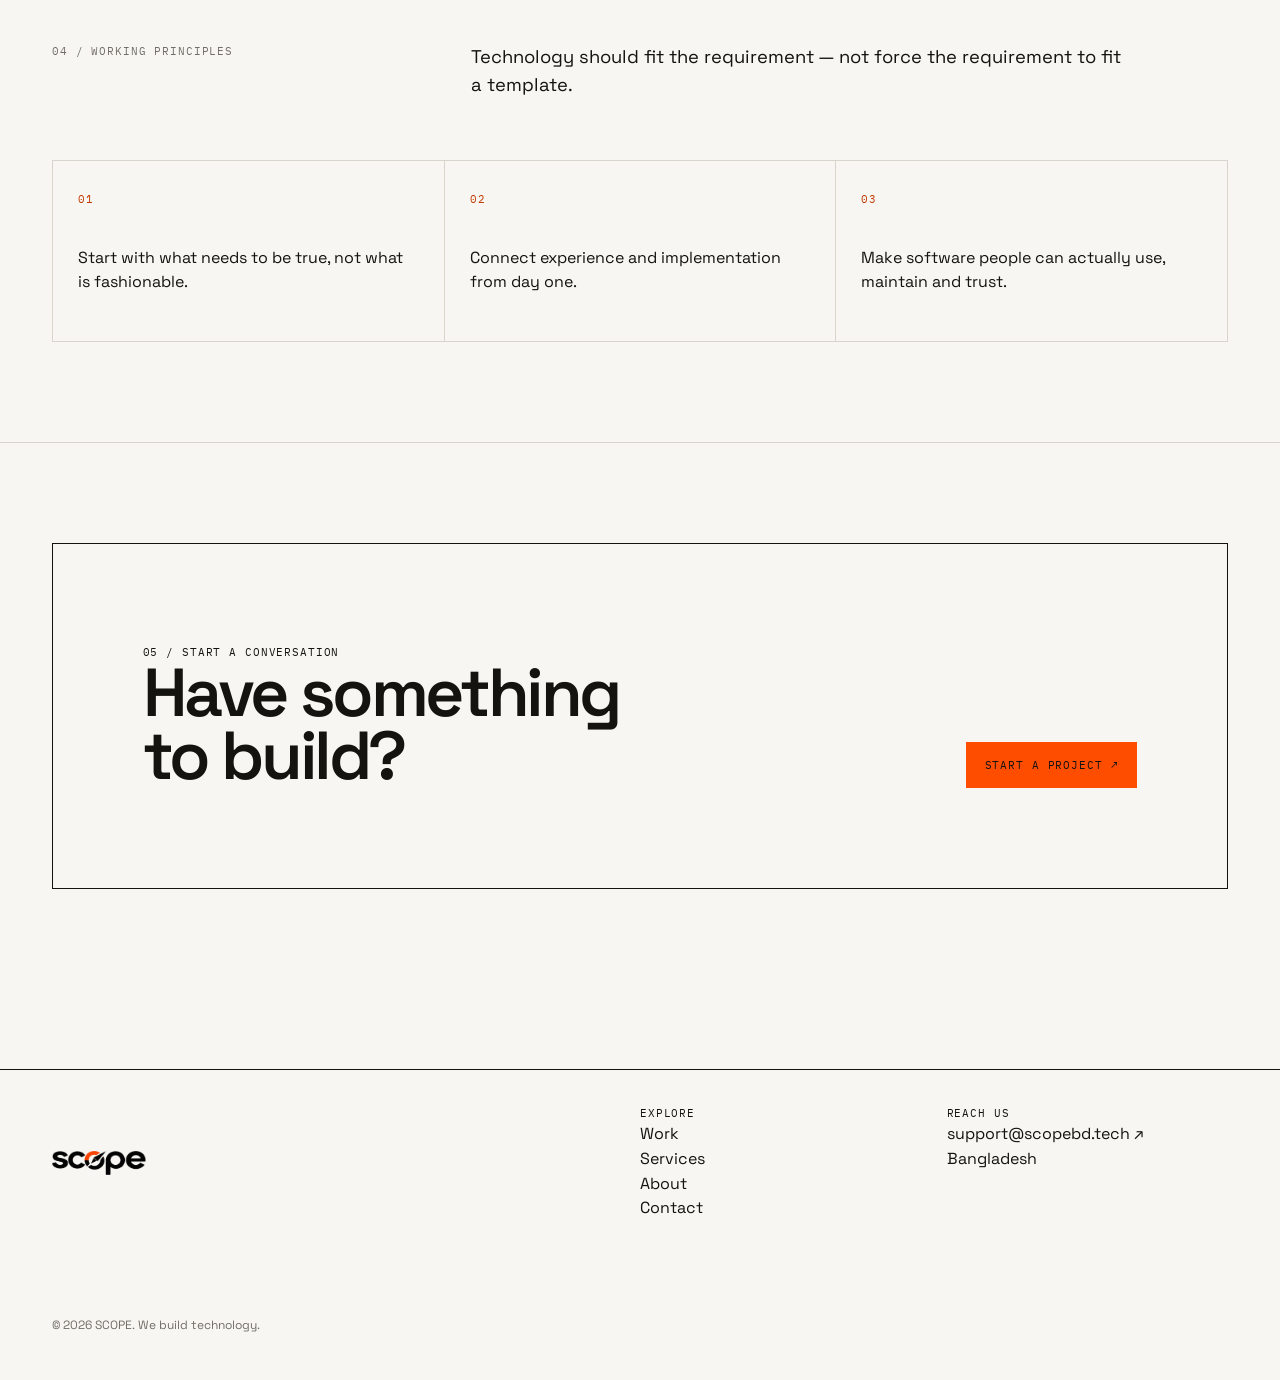
==== commit 2d7cf530: "Add Security service and brand mark hero full stop - services.html: new 05 Security service (web app" ====
--- a/index.html
+++ b/index.html
@@ -1,4 +1,4 @@
-<!doctype html><html lang="en"><head><meta charset="utf-8"><meta name="viewport" content="width=device-width,initial-scale=1"><meta name="theme-color" content="#F7F6F2"><link rel="preconnect" href="https://fonts.googleapis.com"><link rel="preconnect" href="https://fonts.gstatic.com" crossorigin><link href="https://fonts.googleapis.com/css2?family=IBM+Plex+Mono:wght@400;500&family=Space+Grotesk:wght@400;500;600;700&display=swap" rel="stylesheet"><title>SCOPE — We build technology</title><meta name="description" content="SCOPE builds websites, apps, automation and systems for ideas that need somewhere to go."><link rel="canonical" href="https://scopebd.tech/"><meta name="twitter:card" content="summary_large_image"><meta name="twitter:title" content="SCOPE — Independent technology studio"><meta name="twitter:description" content="Websites, apps, automation and systems, built around what you need."><meta name="twitter:image" content="https://scopebd.tech/assets/og-image.png"><meta property="og:type" content="website"><meta property="og:site_name" content="SCOPE"><meta property="og:title" content="SCOPE — Independent technology studio"><meta property="og:description" content="Websites, apps, automation and systems, built around what you need."><meta property="og:url" content="https://scopebd.tech/"><meta property="og:image" content="https://scopebd.tech/assets/og-image.png"><meta property="og:image:secure_url" content="https://scopebd.tech/assets/og-image.png"><meta property="og:image:type" content="image/png"><meta property="og:image:width" content="1200"><meta property="og:image:height" content="630"><meta property="og:image:alt" content="SCOPE"><link rel="apple-touch-icon" href="apple-touch-icon.png"><link rel="icon" type="image/png" sizes="32x32" href="favicon-32.png"><link rel="icon" type="image/png" sizes="48x48" href="favicon-48.png"><link rel="stylesheet" href="assets/css/main.css"><script type="application/ld+json">{"@context":"https://schema.org","@graph":[{"@type":"Organization","@id":"https://scopebd.tech/#organization","name":"SCOPE","url":"https://scopebd.tech/","description":"SCOPE is an independent technology studio from Bangladesh. We build technology around real requirements.","email":"support@scopebd.tech","logo":{"@type":"ImageObject","url":"https://scopebd.tech/assets/logo-480.png","width":480,"height":123},"address":{"@type":"PostalAddress","addressCountry":"BD"}},{"@type":"WebSite","@id":"https://scopebd.tech/#website","name":"SCOPE","url":"https://scopebd.tech/","inLanguage":"en","publisher":{"@id":"https://scopebd.tech/#organization"}}]}</script></head><body><a class="skip" href="#main">Skip to content</a><header class="site-header"><div class="wrap nav"><a class="wordmark" href="index.html"><img class="wordmark-img" src="assets/logo-480.png" alt="SCOPE — home" width="480" height="123"></a><button class="menu" aria-expanded="false" aria-controls="nav">Menu</button><nav class="nav-links" id="nav" aria-label="Main navigation"><a aria-current="page" href="index.html">Home</a><a href="work.html">Work</a><a href="services.html">Services</a><a href="about.html">About</a><a href="contact.html" class="button primary">Start a project</a></nav></div></header><main id="main"><section class="hero wrap reveal"><div class="eyebrow">Independent technology studio / Bangladesh</div><h1>We build<br>technology.</h1><p>Have something that needs building? We figure out what it needs, then make it real — from first screen to working system.</p><div class="actions"><a class="button primary" href="contact.html">Start a project ↗</a><a class="button" href="services.html">What we build</a></div></section><section class="section"><div class="wrap"><div class="section-head reveal"><div class="eyebrow">01 / Capability index</div><p class="section-intro">One broad capability: taking a useful idea from rough shape to reliable software.</p></div><div class="cap-list"><a class="cap-row reveal" href="services.html#web"><span class="index">01</span><h3>Web</h3><p>Websites, web apps, CMSs and dashboards that people can use without instructions.</p><span class="arrow">↗</span></a><a class="cap-row reveal" href="services.html#automation"><span class="index">02</span><h3>Automation</h3><p>Answer customers, capture leads, remove repetitive work and connect systems.</p><span class="arrow">↗</span></a><a class="cap-row reveal" href="services.html#apps"><span class="index">03</span><h3>Apps</h3><p>Android apps and cross-platform experiences built for the way your users move.</p><span class="arrow">↗</span></a><a class="cap-row reveal" href="services.html#systems"><span class="index">04</span><h3>Systems</h3><p>Internal tools, APIs and custom software that make complex work clearer.</p><span class="arrow">↗</span></a></div></div></section><section class="section"><div class="wrap"><div class="section-head reveal"><div class="eyebrow">02 / Selected work</div><p class="section-intro">A considered body of work is taking shape.</p></div><div class="work-grid">
+<!doctype html><html lang="en"><head><meta charset="utf-8"><meta name="viewport" content="width=device-width,initial-scale=1"><meta name="theme-color" content="#F7F6F2"><link rel="preconnect" href="https://fonts.googleapis.com"><link rel="preconnect" href="https://fonts.gstatic.com" crossorigin><link href="https://fonts.googleapis.com/css2?family=IBM+Plex+Mono:wght@400;500&family=Space+Grotesk:wght@400;500;600;700&display=swap" rel="stylesheet"><title>SCOPE — We build technology</title><meta name="description" content="SCOPE builds websites, apps, automation and systems — and tests the security of what runs online."><link rel="canonical" href="https://scopebd.tech/"><meta name="twitter:card" content="summary_large_image"><meta name="twitter:title" content="SCOPE — Independent technology studio"><meta name="twitter:description" content="Websites, apps, automation, systems and security testing, built around what you need."><meta name="twitter:image" content="https://scopebd.tech/assets/og-image.png"><meta property="og:type" content="website"><meta property="og:site_name" content="SCOPE"><meta property="og:title" content="SCOPE — Independent technology studio"><meta property="og:description" content="Websites, apps, automation, systems and security testing, built around what you need."><meta property="og:url" content="https://scopebd.tech/"><meta property="og:image" content="https://scopebd.tech/assets/og-image.png"><meta property="og:image:secure_url" content="https://scopebd.tech/assets/og-image.png"><meta property="og:image:type" content="image/png"><meta property="og:image:width" content="1200"><meta property="og:image:height" content="630"><meta property="og:image:alt" content="SCOPE"><link rel="apple-touch-icon" href="apple-touch-icon.png"><link rel="icon" type="image/png" sizes="32x32" href="favicon-32.png"><link rel="icon" type="image/png" sizes="48x48" href="favicon-48.png"><link rel="stylesheet" href="assets/css/main.css"><script type="application/ld+json">{"@context":"https://schema.org","@graph":[{"@type":"Organization","@id":"https://scopebd.tech/#organization","name":"SCOPE","url":"https://scopebd.tech/","description":"SCOPE is an independent technology studio from Bangladesh. We build technology around real requirements, including security and penetration testing.","email":"support@scopebd.tech","logo":{"@type":"ImageObject","url":"https://scopebd.tech/assets/logo-480.png","width":480,"height":123},"address":{"@type":"PostalAddress","addressCountry":"BD"}},{"@type":"WebSite","@id":"https://scopebd.tech/#website","name":"SCOPE","url":"https://scopebd.tech/","inLanguage":"en","publisher":{"@id":"https://scopebd.tech/#organization"}}]}</script></head><body><a class="skip" href="#main">Skip to content</a><header class="site-header"><div class="wrap nav"><a class="wordmark" href="index.html"><img class="wordmark-img" src="assets/logo-480.png" alt="SCOPE — home" width="480" height="123"></a><button class="menu" aria-expanded="false" aria-controls="nav">Menu</button><nav class="nav-links" id="nav" aria-label="Main navigation"><a aria-current="page" href="index.html">Home</a><a href="work.html">Work</a><a href="services.html">Services</a><a href="about.html">About</a><a href="contact.html" class="button primary">Start a project</a></nav></div></header><main id="main"><section class="hero wrap reveal"><div class="eyebrow">Independent technology studio / Bangladesh</div><h1>We build<br>technology<img class="dot-mark" src="assets/img/mark.png" alt="" width="154" height="139"></h1><p>Have something that needs building? We figure out what it needs, then make it real — from first screen to working system.</p><div class="actions"><a class="button primary" href="contact.html">Start a project ↗</a><a class="button" href="services.html">What we build</a></div></section><section class="section"><div class="wrap"><div class="section-head reveal"><div class="eyebrow">01 / Capability index</div><p class="section-intro">One broad capability: taking a useful idea from rough shape to reliable, secure software.</p></div><div class="cap-list"><a class="cap-row reveal" href="services.html#web"><span class="index">01</span><h3>Web</h3><p>Websites, web apps, CMSs and dashboards that people can use without instructions.</p><span class="arrow">↗</span></a><a class="cap-row reveal" href="services.html#automation"><span class="index">02</span><h3>Automation</h3><p>Answer customers, capture leads, remove repetitive work and connect systems.</p><span class="arrow">↗</span></a><a class="cap-row reveal" href="services.html#apps"><span class="index">03</span><h3>Apps</h3><p>Android apps and cross-platform experiences built for the way your users move.</p><span class="arrow">↗</span></a><a class="cap-row reveal" href="services.html#systems"><span class="index">04</span><h3>Systems</h3><p>Internal tools, APIs and custom software that make complex work clearer.</p><span class="arrow">↗</span></a><a class="cap-row reveal" href="services.html#security"><span class="index">05</span><h3>Security</h3><p>Penetration testing that finds weaknesses before attackers do.</p><span class="arrow">↗</span></a></div></div></section><section class="section"><div class="wrap"><div class="section-head reveal"><div class="eyebrow">02 / Selected work</div><p class="section-intro">A considered body of work is taking shape.</p></div><div class="work-grid">
 
 <div class="work-card reveal"><div class="work-media"><img src="assets/img/work/clinic-booking.webp" alt="Luma Dental clinic homepage with appointment booking and clinic hours" width="1600" height="919" loading="lazy" decoding="async"></div><div class="work-head"><h3 class="work-link">Luma Dental</h3><span class="work-num">01 / Clinic site</span></div><p>A dental clinic site that leads with trust: clear service explanations, live opening hours and a direct appointment path.</p><div class="work-meta">Healthcare · 2026</div></div>
 
--- a/assets/css/main.css
+++ b/assets/css/main.css
@@ -3,7 +3,7 @@
 .button:disabled{opacity:.55;cursor:not-allowed;transform:none;box-shadow:none}
 .button:focus-visible{outline:2px solid var(--orange);outline-offset:3px}
 .button.primary:focus-visible{outline-color:var(--ink)}
-@media(prefers-reduced-motion:reduce){.button{transition:none}.button:hover,.button:active,.button.primary:hover .btn-arrow{transform:none}}.menu{display:none;background:none;border:0;font:inherit;min-height:44px;padding:0 8px}.hero{padding:clamp(90px,15vw,190px) 0 130px;position:relative}.hero .eyebrow{color:var(--orange);margin-bottom:30px}.hero p{max-width:510px;margin:42px 0 30px;font-size:1.1rem;color:var(--color-body)}.actions{display:flex;gap:12px;flex-wrap:wrap}.section{padding:100px 0;border-top:1px solid var(--rule)}.section-head{display:grid;grid-template-columns:1fr 2fr;gap:40px;margin-bottom:60px}.section-head .eyebrow{color:var(--muted)}.section-intro{max-width:650px;font-size:1.15rem}.cap-list,.process-list{border-top:1px solid var(--ink)}.cap-row,.process-row{display:grid;grid-template-columns:80px 1fr 1fr 30px;gap:22px;align-items:center;padding:25px 0;border-bottom:1px solid var(--rule);text-decoration:none;color:var(--ink);transition:padding .25s cubic-bezier(.23,1,.32,1),color .2s}.cap-row h3{font-size:clamp(1.8rem,3.3vw,3.1rem)}.cap-row p{color:var(--muted);max-width:360px}.cap-row .arrow{font-size:1.4rem;text-align:right} @media (hover:hover) and (pointer:fine){.cap-row:hover{padding-left:14px;padding-right:14px;color:var(--orange)}}.empty{border:1px solid var(--ink);padding:clamp(38px,7vw,90px);display:flex;align-items:end;justify-content:space-between;gap:35px}.final-cta{padding-top:clamp(48px,8vw,100px);padding-bottom:clamp(48px,8vw,100px)}.final-cta h2{max-width:620px}.empty p{color:var(--muted);max-width:350px;margin-top:15px}.spec-grid{display:grid;grid-template-columns:repeat(2,1fr);gap:1px;background:var(--rule);border:1px solid var(--rule)}.spec{background:var(--paper);padding:30px}.spec .mono{color:var(--orange);margin-bottom:24px}.spec p{margin-top:12px;color:var(--muted)}.process-row{grid-template-columns:80px 1fr 1.2fr}.process-row p{color:var(--muted)}.principles{display:grid;grid-template-columns:repeat(3,1fr);gap:1px;background:var(--rule);border:1px solid var(--rule)}.principle{background:var(--paper);padding:25px;min-height:180px}.principle .index{color:var(--orange)}.principle p{margin-top:35px}.page-hero{padding:110px 0 100px}.page-hero p{font-size:1.15rem;max-width:550px;margin-top:32px;color:var(--muted)}.service{display:grid;grid-template-columns:80px 1fr 1.2fr;gap:25px;padding:45px 0;border-top:1px solid var(--rule)}.service h2{font-size:clamp(2rem,4vw,4rem)}.service ul{margin:0;padding:0;list-style:none;color:var(--muted)}.service li{padding:7px 0;border-bottom:1px solid var(--rule)}.service li:before{content:'— ';color:var(--orange)}.service .hint{font-family:'IBM Plex Mono';font-size:.7rem;text-transform:uppercase;margin-top:24px;color:var(--ink)}.about-copy{max-width:750px;font-size:clamp(1.5rem,3vw,2.7rem);line-height:1.15}.contact-layout{display:grid;grid-template-columns:1fr 1.2fr;gap:100px}.contact-note{color:var(--muted);max-width:300px}.contact-note p+p{margin-top:25px}.contact-note a{color:var(--ink)}form{border-top:1px solid var(--ink)}.field{padding:20px 0;border-bottom:1px solid var(--rule)}label{display:block;font-family:'IBM Plex Mono';font-size:.68rem;text-transform:uppercase;letter-spacing:.08em;margin-bottom:9px}input,select,textarea{width:100%;padding:10px 0;border:0;border-bottom:1px solid var(--field-line);border-radius:0;background:transparent;color:var(--ink);font:1rem 'Space Grotesk';outline:0}input,textarea{-webkit-appearance:none}textarea{min-height:120px;resize:vertical}@media (hover:hover) and (pointer:fine){input:hover:not(:focus):not([aria-invalid]),select:hover:not(:focus):not([aria-invalid]),textarea:hover:not(:focus):not([aria-invalid]){border-bottom-color:var(--muted)}}input:focus,select:focus,textarea:focus{border-bottom:2px solid var(--orange);padding-bottom:9px}input[aria-invalid],select[aria-invalid],textarea[aria-invalid]{border-bottom-color:var(--color-error)}.error{color:var(--color-error);font-size:.75rem;display:block;min-height:18px}.form-footer{display:flex;align-items:center;justify-content:space-between;padding-top:25px;gap:20px}.form-status{color:var(--muted);font-size:.85rem}@media (hover:hover) and (pointer:fine){.button.primary:hover .btn-arrow{transform:translate(2px,-2px)}}.btn-arrow{display:inline-block;transition:transform .24s cubic-bezier(.23,1,.32,1)}.site-footer{border-top:1px solid var(--ink);padding:35px 0 45px;margin-top:80px}.footer-grid{display:grid;grid-template-columns:2fr 1fr 1fr;gap:25px}.footer-grid a{color:var(--ink);text-decoration:none}.footer-grid p{overflow-wrap:anywhere} @media (hover:hover) and (pointer:fine){.footer-grid a:hover{color:var(--orange)}}.footer-small{margin-top:70px;color:var(--muted);font-size:.75rem}.not-found{min-height:65vh;display:flex;align-items:center}.not-found-copy{margin:30px 0;color:var(--muted)}.reveal{opacity:0;transform:translateY(16px);transition:opacity .26s,transform .26s cubic-bezier(.23,1,.32,1)}.reveal.visible{opacity:1;transform:none}:focus-visible{outline:2px solid var(--ink);outline-offset:4px}@media(max-width:700px){:root{--mobile-gutter:clamp(20px,6vw,28px)}.wrap{padding-inline:var(--mobile-gutter)}h1{font-size:clamp(3rem,15vw,6.5rem)}h2{font-size:clamp(2.2rem,10vw,4rem)}.site-header{height:70px}.menu{display:block;font-family:'IBM Plex Mono';font-size:.68rem;text-transform:uppercase}.nav-links{display:none;position:absolute;top:70px;left:0;right:0;background:var(--paper);border-bottom:1px solid var(--ink);padding:20px var(--mobile-gutter);z-index:5;flex-direction:column;align-items:stretch}.nav-links.open{display:flex}.nav-links a{min-height:44px;display:inline-flex;align-items:center}.nav-links .button{text-align:center}.hero{padding:72px var(--mobile-gutter) 88px}.hero p{font-size:1rem;margin-top:32px}.section{padding:72px 0}.section-head{display:block;margin-bottom:35px}.section-head .section-intro{margin-top:24px}.cap-row{grid-template-columns:36px minmax(0,1fr) 20px;gap:12px}.cap-row p{grid-column:2/-1;font-size:.9rem}.spec-grid,.principles{grid-template-columns:1fr}.empty{display:block}.empty .button{margin-top:30px}.process-row{grid-template-columns:36px minmax(0,1fr);gap:12px}.process-row p{grid-column:2}.service{grid-template-columns:36px minmax(0,1fr);gap:12px;padding:32px 0}.service>div,.service ul,.service .hint{grid-column:2;min-width:0}.contact-layout{grid-template-columns:minmax(0,1fr);gap:45px}.contact-layout>*{min-width:0}.page-hero{padding:72px var(--mobile-gutter) 60px}.footer-grid{grid-template-columns:minmax(0,1fr) minmax(0,1fr)}.footer-grid .wordmark{grid-column:1/-1}.footer-small{margin-top:40px}.final-cta{padding-left:28px;padding-right:28px}}@media(prefers-reduced-motion:reduce){html{scroll-behavior:auto}.reveal{opacity:1;transform:none;transition:none}.button,.cap-row{transition:none}}
+@media(prefers-reduced-motion:reduce){.button{transition:none}.button:hover,.button:active,.button.primary:hover .btn-arrow{transform:none}}.menu{display:none;background:none;border:0;font:inherit;min-height:44px;padding:0 8px}.hero{padding:clamp(90px,15vw,190px) 0 130px;position:relative}.hero .dot-mark{display:inline-block;height:.19em;width:auto;margin-left:.05em;vertical-align:baseline}.hero .eyebrow{color:var(--orange);margin-bottom:30px}.hero p{max-width:510px;margin:42px 0 30px;font-size:1.1rem;color:var(--color-body)}.actions{display:flex;gap:12px;flex-wrap:wrap}.section{padding:100px 0;border-top:1px solid var(--rule)}.section-head{display:grid;grid-template-columns:1fr 2fr;gap:40px;margin-bottom:60px}.section-head .eyebrow{color:var(--muted)}.section-intro{max-width:650px;font-size:1.15rem}.cap-list,.process-list{border-top:1px solid var(--ink)}.cap-row,.process-row{display:grid;grid-template-columns:80px 1fr 1fr 30px;gap:22px;align-items:center;padding:25px 0;border-bottom:1px solid var(--rule);text-decoration:none;color:var(--ink);transition:padding .25s cubic-bezier(.23,1,.32,1),color .2s}.cap-row h3{font-size:clamp(1.8rem,3.3vw,3.1rem)}.cap-row p{color:var(--muted);max-width:360px}.cap-row .arrow{font-size:1.4rem;text-align:right} @media (hover:hover) and (pointer:fine){.cap-row:hover{padding-left:14px;padding-right:14px;color:var(--orange)}}.empty{border:1px solid var(--ink);padding:clamp(38px,7vw,90px);display:flex;align-items:end;justify-content:space-between;gap:35px}.final-cta{padding-top:clamp(48px,8vw,100px);padding-bottom:clamp(48px,8vw,100px)}.final-cta h2{max-width:620px}.empty p{color:var(--muted);max-width:350px;margin-top:15px}.spec-grid{display:grid;grid-template-columns:repeat(2,1fr);gap:1px;background:var(--rule);border:1px solid var(--rule)}.spec{background:var(--paper);padding:30px}.spec .mono{color:var(--orange);margin-bottom:24px}.spec p{margin-top:12px;color:var(--muted)}.process-row{grid-template-columns:80px 1fr 1.2fr}.process-row p{color:var(--muted)}.principles{display:grid;grid-template-columns:repeat(3,1fr);gap:1px;background:var(--rule);border:1px solid var(--rule)}.principle{background:var(--paper);padding:25px;min-height:180px}.principle .index{color:var(--orange)}.principle p{margin-top:35px}.page-hero{padding:110px 0 100px}.page-hero p{font-size:1.15rem;max-width:550px;margin-top:32px;color:var(--muted)}.service{display:grid;grid-template-columns:80px 1fr 1.2fr;gap:25px;padding:45px 0;border-top:1px solid var(--rule)}.service h2{font-size:clamp(2rem,4vw,4rem)}.service ul{margin:0;padding:0;list-style:none;color:var(--muted)}.service li{padding:7px 0;border-bottom:1px solid var(--rule)}.service li:before{content:'— ';color:var(--orange)}.service .hint{font-family:'IBM Plex Mono';font-size:.7rem;text-transform:uppercase;margin-top:24px;color:var(--ink)}.about-copy{max-width:750px;font-size:clamp(1.5rem,3vw,2.7rem);line-height:1.15}.contact-layout{display:grid;grid-template-columns:1fr 1.2fr;gap:100px}.contact-note{color:var(--muted);max-width:300px}.contact-note p+p{margin-top:25px}.contact-note a{color:var(--ink)}form{border-top:1px solid var(--ink)}.field{padding:20px 0;border-bottom:1px solid var(--rule)}label{display:block;font-family:'IBM Plex Mono';font-size:.68rem;text-transform:uppercase;letter-spacing:.08em;margin-bottom:9px}input,select,textarea{width:100%;padding:10px 0;border:0;border-bottom:1px solid var(--field-line);border-radius:0;background:transparent;color:var(--ink);font:1rem 'Space Grotesk';outline:0}input,textarea{-webkit-appearance:none}textarea{min-height:120px;resize:vertical}@media (hover:hover) and (pointer:fine){input:hover:not(:focus):not([aria-invalid]),select:hover:not(:focus):not([aria-invalid]),textarea:hover:not(:focus):not([aria-invalid]){border-bottom-color:var(--muted)}}input:focus,select:focus,textarea:focus{border-bottom:2px solid var(--orange);padding-bottom:9px}input[aria-invalid],select[aria-invalid],textarea[aria-invalid]{border-bottom-color:var(--color-error)}.error{color:var(--color-error);font-size:.75rem;display:block;min-height:18px}.form-footer{display:flex;align-items:center;justify-content:space-between;padding-top:25px;gap:20px}.form-status{color:var(--muted);font-size:.85rem}@media (hover:hover) and (pointer:fine){.button.primary:hover .btn-arrow{transform:translate(2px,-2px)}}.btn-arrow{display:inline-block;transition:transform .24s cubic-bezier(.23,1,.32,1)}.site-footer{border-top:1px solid var(--ink);padding:35px 0 45px;margin-top:80px}.footer-grid{display:grid;grid-template-columns:2fr 1fr 1fr;gap:25px}.footer-grid a{color:var(--ink);text-decoration:none}.footer-grid p{overflow-wrap:anywhere} @media (hover:hover) and (pointer:fine){.footer-grid a:hover{color:var(--orange)}}.footer-small{margin-top:70px;color:var(--muted);font-size:.75rem}.not-found{min-height:65vh;display:flex;align-items:center}.not-found-copy{margin:30px 0;color:var(--muted)}.reveal{opacity:0;transform:translateY(16px);transition:opacity .26s,transform .26s cubic-bezier(.23,1,.32,1)}.reveal.visible{opacity:1;transform:none}:focus-visible{outline:2px solid var(--ink);outline-offset:4px}@media(max-width:700px){:root{--mobile-gutter:clamp(20px,6vw,28px)}.wrap{padding-inline:var(--mobile-gutter)}h1{font-size:clamp(3rem,15vw,6.5rem)}h2{font-size:clamp(2.2rem,10vw,4rem)}.site-header{height:70px}.menu{display:block;font-family:'IBM Plex Mono';font-size:.68rem;text-transform:uppercase}.nav-links{display:none;position:absolute;top:70px;left:0;right:0;background:var(--paper);border-bottom:1px solid var(--ink);padding:20px var(--mobile-gutter);z-index:5;flex-direction:column;align-items:stretch}.nav-links.open{display:flex}.nav-links a{min-height:44px;display:inline-flex;align-items:center}.nav-links .button{text-align:center}.hero{padding:72px var(--mobile-gutter) 88px}.hero p{font-size:1rem;margin-top:32px}.section{padding:72px 0}.section-head{display:block;margin-bottom:35px}.section-head .section-intro{margin-top:24px}.cap-row{grid-template-columns:36px minmax(0,1fr) 20px;gap:12px}.cap-row p{grid-column:2/-1;font-size:.9rem}.spec-grid,.principles{grid-template-columns:1fr}.empty{display:block}.empty .button{margin-top:30px}.process-row{grid-template-columns:36px minmax(0,1fr);gap:12px}.process-row p{grid-column:2}.service{grid-template-columns:36px minmax(0,1fr);gap:12px;padding:32px 0}.service>div,.service ul,.service .hint{grid-column:2;min-width:0}.contact-layout{grid-template-columns:minmax(0,1fr);gap:45px}.contact-layout>*{min-width:0}.page-hero{padding:72px var(--mobile-gutter) 60px}.footer-grid{grid-template-columns:minmax(0,1fr) minmax(0,1fr)}.footer-grid .wordmark{grid-column:1/-1}.footer-small{margin-top:40px}.final-cta{padding-left:28px;padding-right:28px}}@media(prefers-reduced-motion:reduce){html{scroll-behavior:auto}.reveal{opacity:1;transform:none;transition:none}.button,.cap-row{transition:none}}
 .work-grid{display:grid;grid-template-columns:repeat(2,1fr);gap:1px;background:var(--rule);border:1px solid var(--rule)}
 .work-card{background:var(--paper);padding:22px;display:flex;flex-direction:column;gap:16px}
 .work-media{position:relative;overflow:hidden;background:var(--paper);aspect-ratio:1600/919}
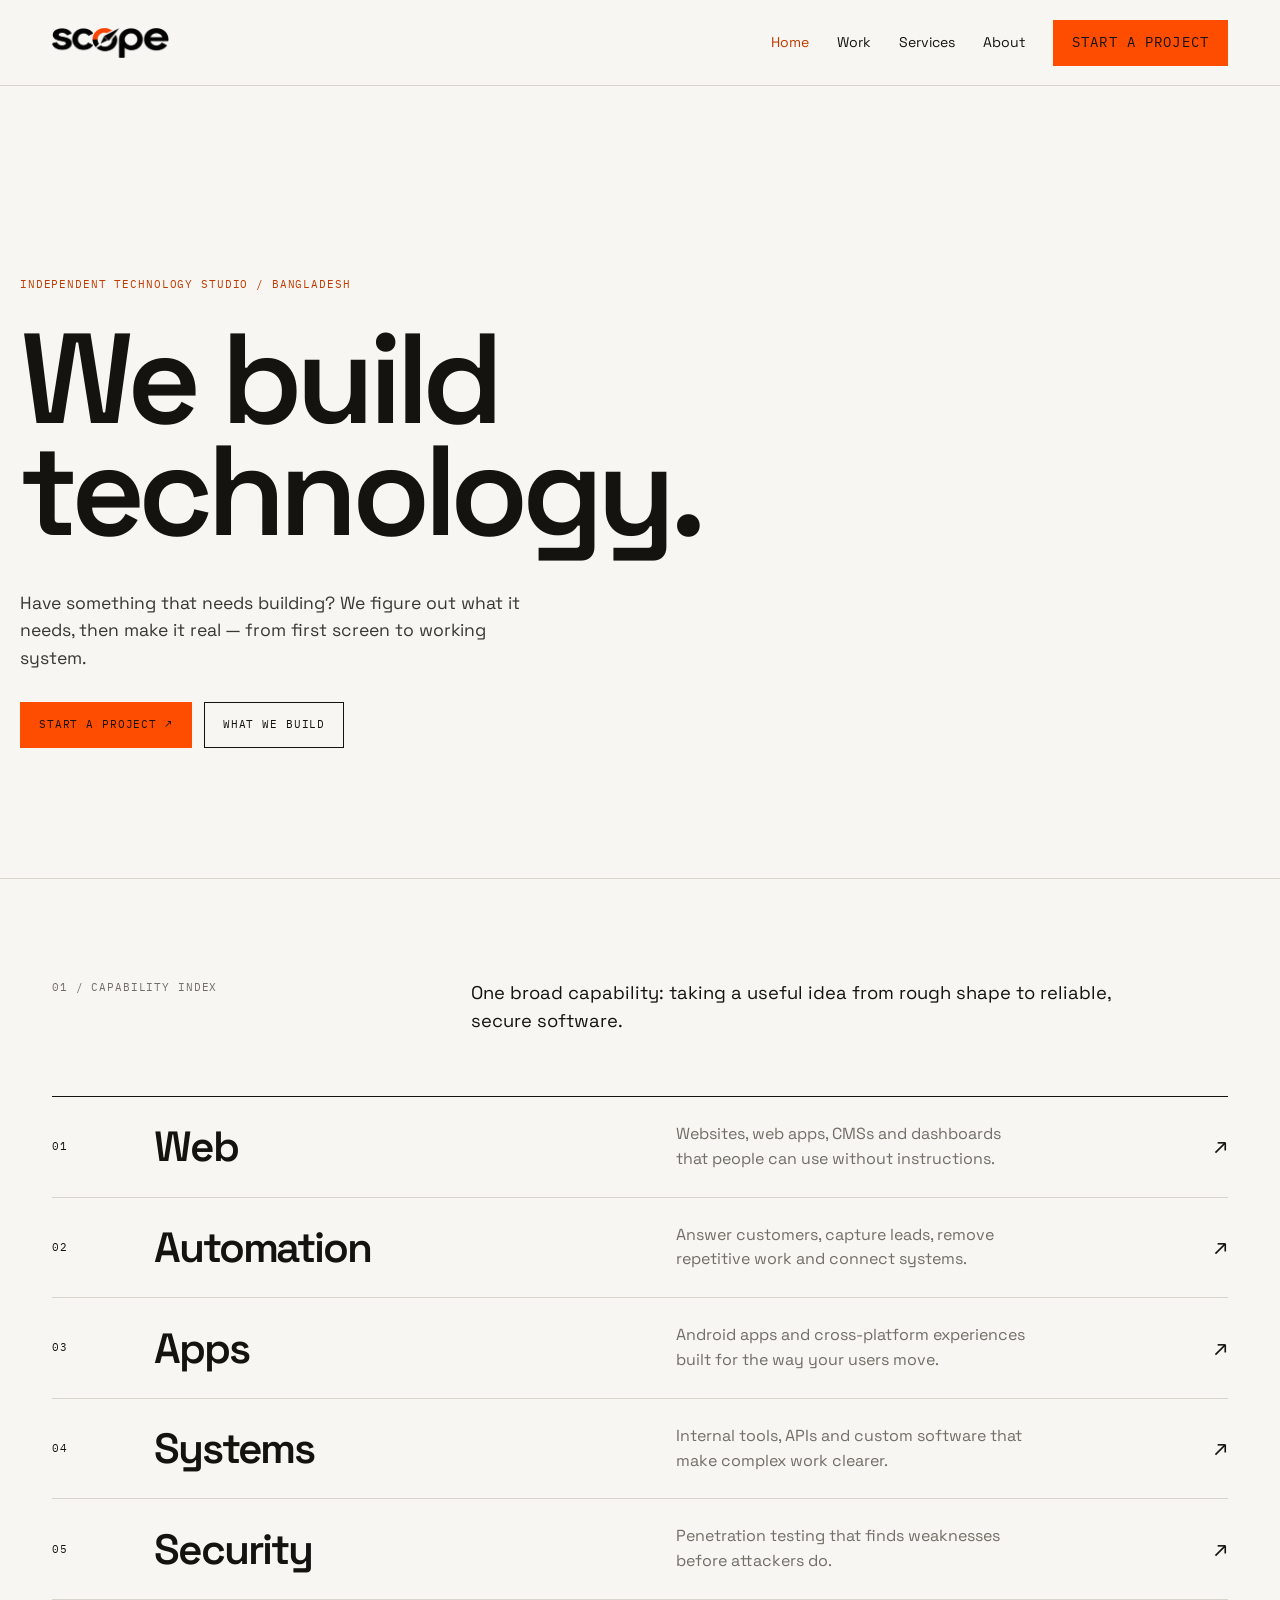
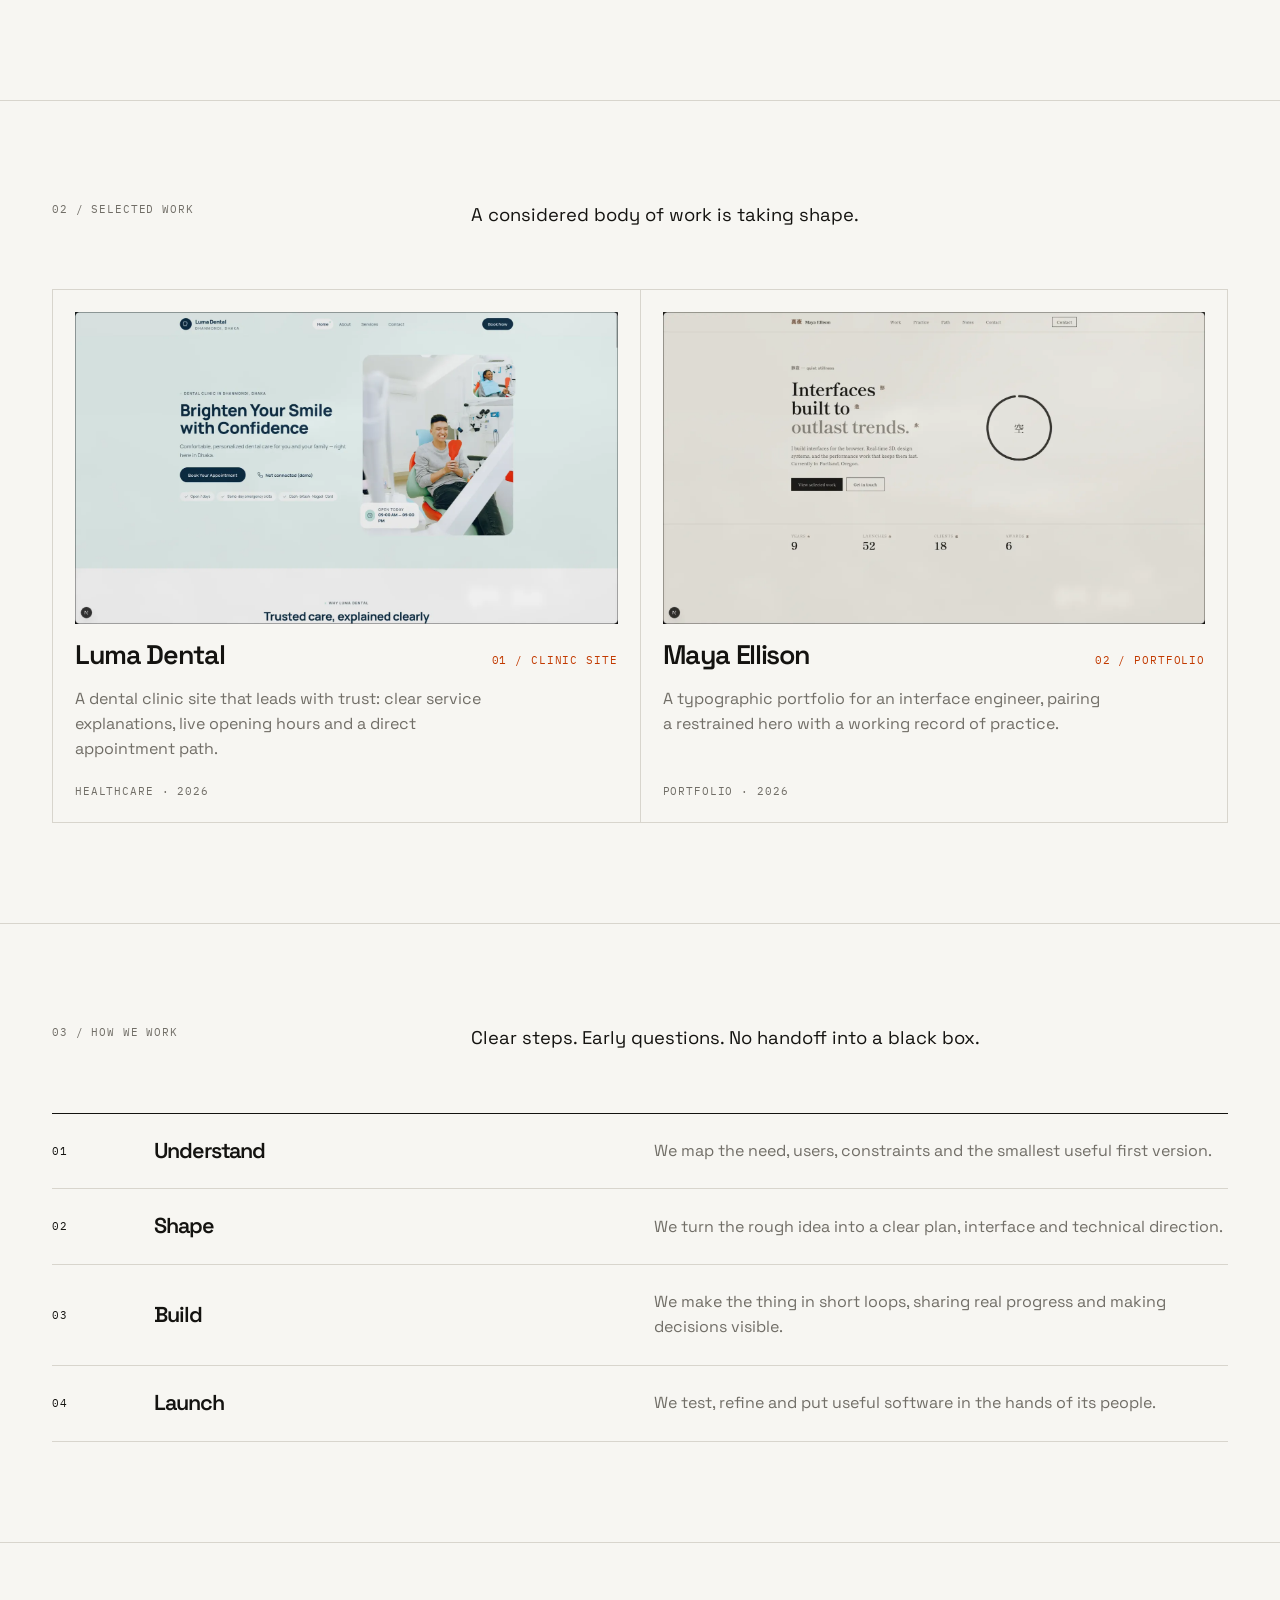
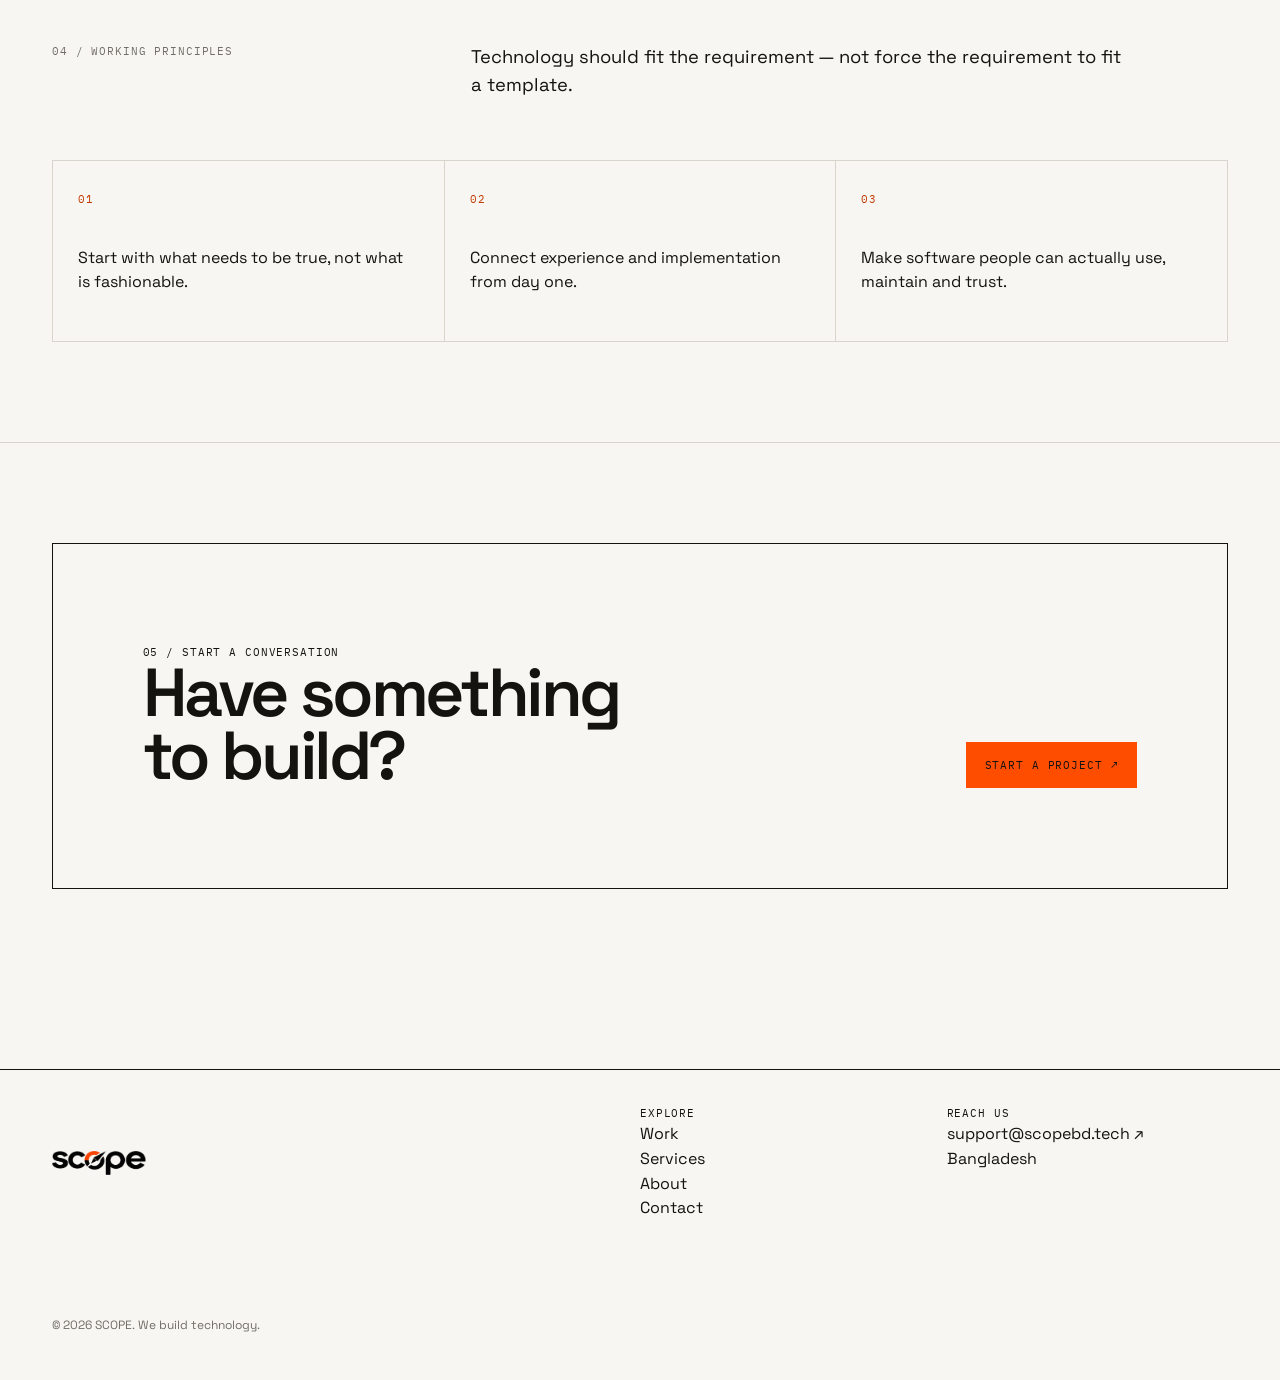
==== commit ff4c4c84: "Revert hero brand-mark full stop; restore period" ====
--- a/index.html
+++ b/index.html
@@ -1,4 +1,4 @@
-<!doctype html><html lang="en"><head><meta charset="utf-8"><meta name="viewport" content="width=device-width,initial-scale=1"><meta name="theme-color" content="#F7F6F2"><link rel="preconnect" href="https://fonts.googleapis.com"><link rel="preconnect" href="https://fonts.gstatic.com" crossorigin><link href="https://fonts.googleapis.com/css2?family=IBM+Plex+Mono:wght@400;500&family=Space+Grotesk:wght@400;500;600;700&display=swap" rel="stylesheet"><title>SCOPE — We build technology</title><meta name="description" content="SCOPE builds websites, apps, automation and systems — and tests the security of what runs online."><link rel="canonical" href="https://scopebd.tech/"><meta name="twitter:card" content="summary_large_image"><meta name="twitter:title" content="SCOPE — Independent technology studio"><meta name="twitter:description" content="Websites, apps, automation, systems and security testing, built around what you need."><meta name="twitter:image" content="https://scopebd.tech/assets/og-image.png"><meta property="og:type" content="website"><meta property="og:site_name" content="SCOPE"><meta property="og:title" content="SCOPE — Independent technology studio"><meta property="og:description" content="Websites, apps, automation, systems and security testing, built around what you need."><meta property="og:url" content="https://scopebd.tech/"><meta property="og:image" content="https://scopebd.tech/assets/og-image.png"><meta property="og:image:secure_url" content="https://scopebd.tech/assets/og-image.png"><meta property="og:image:type" content="image/png"><meta property="og:image:width" content="1200"><meta property="og:image:height" content="630"><meta property="og:image:alt" content="SCOPE"><link rel="apple-touch-icon" href="apple-touch-icon.png"><link rel="icon" type="image/png" sizes="32x32" href="favicon-32.png"><link rel="icon" type="image/png" sizes="48x48" href="favicon-48.png"><link rel="stylesheet" href="assets/css/main.css"><script type="application/ld+json">{"@context":"https://schema.org","@graph":[{"@type":"Organization","@id":"https://scopebd.tech/#organization","name":"SCOPE","url":"https://scopebd.tech/","description":"SCOPE is an independent technology studio from Bangladesh. We build technology around real requirements, including security and penetration testing.","email":"support@scopebd.tech","logo":{"@type":"ImageObject","url":"https://scopebd.tech/assets/logo-480.png","width":480,"height":123},"address":{"@type":"PostalAddress","addressCountry":"BD"}},{"@type":"WebSite","@id":"https://scopebd.tech/#website","name":"SCOPE","url":"https://scopebd.tech/","inLanguage":"en","publisher":{"@id":"https://scopebd.tech/#organization"}}]}</script></head><body><a class="skip" href="#main">Skip to content</a><header class="site-header"><div class="wrap nav"><a class="wordmark" href="index.html"><img class="wordmark-img" src="assets/logo-480.png" alt="SCOPE — home" width="480" height="123"></a><button class="menu" aria-expanded="false" aria-controls="nav">Menu</button><nav class="nav-links" id="nav" aria-label="Main navigation"><a aria-current="page" href="index.html">Home</a><a href="work.html">Work</a><a href="services.html">Services</a><a href="about.html">About</a><a href="contact.html" class="button primary">Start a project</a></nav></div></header><main id="main"><section class="hero wrap reveal"><div class="eyebrow">Independent technology studio / Bangladesh</div><h1>We build<br>technology<img class="dot-mark" src="assets/img/mark.png" alt="" width="154" height="139"></h1><p>Have something that needs building? We figure out what it needs, then make it real — from first screen to working system.</p><div class="actions"><a class="button primary" href="contact.html">Start a project ↗</a><a class="button" href="services.html">What we build</a></div></section><section class="section"><div class="wrap"><div class="section-head reveal"><div class="eyebrow">01 / Capability index</div><p class="section-intro">One broad capability: taking a useful idea from rough shape to reliable, secure software.</p></div><div class="cap-list"><a class="cap-row reveal" href="services.html#web"><span class="index">01</span><h3>Web</h3><p>Websites, web apps, CMSs and dashboards that people can use without instructions.</p><span class="arrow">↗</span></a><a class="cap-row reveal" href="services.html#automation"><span class="index">02</span><h3>Automation</h3><p>Answer customers, capture leads, remove repetitive work and connect systems.</p><span class="arrow">↗</span></a><a class="cap-row reveal" href="services.html#apps"><span class="index">03</span><h3>Apps</h3><p>Android apps and cross-platform experiences built for the way your users move.</p><span class="arrow">↗</span></a><a class="cap-row reveal" href="services.html#systems"><span class="index">04</span><h3>Systems</h3><p>Internal tools, APIs and custom software that make complex work clearer.</p><span class="arrow">↗</span></a><a class="cap-row reveal" href="services.html#security"><span class="index">05</span><h3>Security</h3><p>Penetration testing that finds weaknesses before attackers do.</p><span class="arrow">↗</span></a></div></div></section><section class="section"><div class="wrap"><div class="section-head reveal"><div class="eyebrow">02 / Selected work</div><p class="section-intro">A considered body of work is taking shape.</p></div><div class="work-grid">
+<!doctype html><html lang="en"><head><meta charset="utf-8"><meta name="viewport" content="width=device-width,initial-scale=1"><meta name="theme-color" content="#F7F6F2"><link rel="preconnect" href="https://fonts.googleapis.com"><link rel="preconnect" href="https://fonts.gstatic.com" crossorigin><link href="https://fonts.googleapis.com/css2?family=IBM+Plex+Mono:wght@400;500&family=Space+Grotesk:wght@400;500;600;700&display=swap" rel="stylesheet"><title>SCOPE — We build technology</title><meta name="description" content="SCOPE builds websites, apps, automation and systems — and tests the security of what runs online."><link rel="canonical" href="https://scopebd.tech/"><meta name="twitter:card" content="summary_large_image"><meta name="twitter:title" content="SCOPE — Independent technology studio"><meta name="twitter:description" content="Websites, apps, automation, systems and security testing, built around what you need."><meta name="twitter:image" content="https://scopebd.tech/assets/og-image.png"><meta property="og:type" content="website"><meta property="og:site_name" content="SCOPE"><meta property="og:title" content="SCOPE — Independent technology studio"><meta property="og:description" content="Websites, apps, automation, systems and security testing, built around what you need."><meta property="og:url" content="https://scopebd.tech/"><meta property="og:image" content="https://scopebd.tech/assets/og-image.png"><meta property="og:image:secure_url" content="https://scopebd.tech/assets/og-image.png"><meta property="og:image:type" content="image/png"><meta property="og:image:width" content="1200"><meta property="og:image:height" content="630"><meta property="og:image:alt" content="SCOPE"><link rel="apple-touch-icon" href="apple-touch-icon.png"><link rel="icon" type="image/png" sizes="32x32" href="favicon-32.png"><link rel="icon" type="image/png" sizes="48x48" href="favicon-48.png"><link rel="stylesheet" href="assets/css/main.css"><script type="application/ld+json">{"@context":"https://schema.org","@graph":[{"@type":"Organization","@id":"https://scopebd.tech/#organization","name":"SCOPE","url":"https://scopebd.tech/","description":"SCOPE is an independent technology studio from Bangladesh. We build technology around real requirements, including security and penetration testing.","email":"support@scopebd.tech","logo":{"@type":"ImageObject","url":"https://scopebd.tech/assets/logo-480.png","width":480,"height":123},"address":{"@type":"PostalAddress","addressCountry":"BD"}},{"@type":"WebSite","@id":"https://scopebd.tech/#website","name":"SCOPE","url":"https://scopebd.tech/","inLanguage":"en","publisher":{"@id":"https://scopebd.tech/#organization"}}]}</script></head><body><a class="skip" href="#main">Skip to content</a><header class="site-header"><div class="wrap nav"><a class="wordmark" href="index.html"><img class="wordmark-img" src="assets/logo-480.png" alt="SCOPE — home" width="480" height="123"></a><button class="menu" aria-expanded="false" aria-controls="nav">Menu</button><nav class="nav-links" id="nav" aria-label="Main navigation"><a aria-current="page" href="index.html">Home</a><a href="work.html">Work</a><a href="services.html">Services</a><a href="about.html">About</a><a href="contact.html" class="button primary">Start a project</a></nav></div></header><main id="main"><section class="hero wrap reveal"><div class="eyebrow">Independent technology studio / Bangladesh</div><h1>We build<br>technology.</h1><p>Have something that needs building? We figure out what it needs, then make it real — from first screen to working system.</p><div class="actions"><a class="button primary" href="contact.html">Start a project ↗</a><a class="button" href="services.html">What we build</a></div></section><section class="section"><div class="wrap"><div class="section-head reveal"><div class="eyebrow">01 / Capability index</div><p class="section-intro">One broad capability: taking a useful idea from rough shape to reliable, secure software.</p></div><div class="cap-list"><a class="cap-row reveal" href="services.html#web"><span class="index">01</span><h3>Web</h3><p>Websites, web apps, CMSs and dashboards that people can use without instructions.</p><span class="arrow">↗</span></a><a class="cap-row reveal" href="services.html#automation"><span class="index">02</span><h3>Automation</h3><p>Answer customers, capture leads, remove repetitive work and connect systems.</p><span class="arrow">↗</span></a><a class="cap-row reveal" href="services.html#apps"><span class="index">03</span><h3>Apps</h3><p>Android apps and cross-platform experiences built for the way your users move.</p><span class="arrow">↗</span></a><a class="cap-row reveal" href="services.html#systems"><span class="index">04</span><h3>Systems</h3><p>Internal tools, APIs and custom software that make complex work clearer.</p><span class="arrow">↗</span></a><a class="cap-row reveal" href="services.html#security"><span class="index">05</span><h3>Security</h3><p>Penetration testing that finds weaknesses before attackers do.</p><span class="arrow">↗</span></a></div></div></section><section class="section"><div class="wrap"><div class="section-head reveal"><div class="eyebrow">02 / Selected work</div><p class="section-intro">A considered body of work is taking shape.</p></div><div class="work-grid">
 
 <div class="work-card reveal"><div class="work-media"><img src="assets/img/work/clinic-booking.webp" alt="Luma Dental clinic homepage with appointment booking and clinic hours" width="1600" height="919" loading="lazy" decoding="async"></div><div class="work-head"><h3 class="work-link">Luma Dental</h3><span class="work-num">01 / Clinic site</span></div><p>A dental clinic site that leads with trust: clear service explanations, live opening hours and a direct appointment path.</p><div class="work-meta">Healthcare · 2026</div></div>
 
--- a/assets/css/main.css
+++ b/assets/css/main.css
@@ -3,7 +3,7 @@
 .button:disabled{opacity:.55;cursor:not-allowed;transform:none;box-shadow:none}
 .button:focus-visible{outline:2px solid var(--orange);outline-offset:3px}
 .button.primary:focus-visible{outline-color:var(--ink)}
-@media(prefers-reduced-motion:reduce){.button{transition:none}.button:hover,.button:active,.button.primary:hover .btn-arrow{transform:none}}.menu{display:none;background:none;border:0;font:inherit;min-height:44px;padding:0 8px}.hero{padding:clamp(90px,15vw,190px) 0 130px;position:relative}.hero .dot-mark{display:inline-block;height:.19em;width:auto;margin-left:.05em;vertical-align:baseline}.hero .eyebrow{color:var(--orange);margin-bottom:30px}.hero p{max-width:510px;margin:42px 0 30px;font-size:1.1rem;color:var(--color-body)}.actions{display:flex;gap:12px;flex-wrap:wrap}.section{padding:100px 0;border-top:1px solid var(--rule)}.section-head{display:grid;grid-template-columns:1fr 2fr;gap:40px;margin-bottom:60px}.section-head .eyebrow{color:var(--muted)}.section-intro{max-width:650px;font-size:1.15rem}.cap-list,.process-list{border-top:1px solid var(--ink)}.cap-row,.process-row{display:grid;grid-template-columns:80px 1fr 1fr 30px;gap:22px;align-items:center;padding:25px 0;border-bottom:1px solid var(--rule);text-decoration:none;color:var(--ink);transition:padding .25s cubic-bezier(.23,1,.32,1),color .2s}.cap-row h3{font-size:clamp(1.8rem,3.3vw,3.1rem)}.cap-row p{color:var(--muted);max-width:360px}.cap-row .arrow{font-size:1.4rem;text-align:right} @media (hover:hover) and (pointer:fine){.cap-row:hover{padding-left:14px;padding-right:14px;color:var(--orange)}}.empty{border:1px solid var(--ink);padding:clamp(38px,7vw,90px);display:flex;align-items:end;justify-content:space-between;gap:35px}.final-cta{padding-top:clamp(48px,8vw,100px);padding-bottom:clamp(48px,8vw,100px)}.final-cta h2{max-width:620px}.empty p{color:var(--muted);max-width:350px;margin-top:15px}.spec-grid{display:grid;grid-template-columns:repeat(2,1fr);gap:1px;background:var(--rule);border:1px solid var(--rule)}.spec{background:var(--paper);padding:30px}.spec .mono{color:var(--orange);margin-bottom:24px}.spec p{margin-top:12px;color:var(--muted)}.process-row{grid-template-columns:80px 1fr 1.2fr}.process-row p{color:var(--muted)}.principles{display:grid;grid-template-columns:repeat(3,1fr);gap:1px;background:var(--rule);border:1px solid var(--rule)}.principle{background:var(--paper);padding:25px;min-height:180px}.principle .index{color:var(--orange)}.principle p{margin-top:35px}.page-hero{padding:110px 0 100px}.page-hero p{font-size:1.15rem;max-width:550px;margin-top:32px;color:var(--muted)}.service{display:grid;grid-template-columns:80px 1fr 1.2fr;gap:25px;padding:45px 0;border-top:1px solid var(--rule)}.service h2{font-size:clamp(2rem,4vw,4rem)}.service ul{margin:0;padding:0;list-style:none;color:var(--muted)}.service li{padding:7px 0;border-bottom:1px solid var(--rule)}.service li:before{content:'— ';color:var(--orange)}.service .hint{font-family:'IBM Plex Mono';font-size:.7rem;text-transform:uppercase;margin-top:24px;color:var(--ink)}.about-copy{max-width:750px;font-size:clamp(1.5rem,3vw,2.7rem);line-height:1.15}.contact-layout{display:grid;grid-template-columns:1fr 1.2fr;gap:100px}.contact-note{color:var(--muted);max-width:300px}.contact-note p+p{margin-top:25px}.contact-note a{color:var(--ink)}form{border-top:1px solid var(--ink)}.field{padding:20px 0;border-bottom:1px solid var(--rule)}label{display:block;font-family:'IBM Plex Mono';font-size:.68rem;text-transform:uppercase;letter-spacing:.08em;margin-bottom:9px}input,select,textarea{width:100%;padding:10px 0;border:0;border-bottom:1px solid var(--field-line);border-radius:0;background:transparent;color:var(--ink);font:1rem 'Space Grotesk';outline:0}input,textarea{-webkit-appearance:none}textarea{min-height:120px;resize:vertical}@media (hover:hover) and (pointer:fine){input:hover:not(:focus):not([aria-invalid]),select:hover:not(:focus):not([aria-invalid]),textarea:hover:not(:focus):not([aria-invalid]){border-bottom-color:var(--muted)}}input:focus,select:focus,textarea:focus{border-bottom:2px solid var(--orange);padding-bottom:9px}input[aria-invalid],select[aria-invalid],textarea[aria-invalid]{border-bottom-color:var(--color-error)}.error{color:var(--color-error);font-size:.75rem;display:block;min-height:18px}.form-footer{display:flex;align-items:center;justify-content:space-between;padding-top:25px;gap:20px}.form-status{color:var(--muted);font-size:.85rem}@media (hover:hover) and (pointer:fine){.button.primary:hover .btn-arrow{transform:translate(2px,-2px)}}.btn-arrow{display:inline-block;transition:transform .24s cubic-bezier(.23,1,.32,1)}.site-footer{border-top:1px solid var(--ink);padding:35px 0 45px;margin-top:80px}.footer-grid{display:grid;grid-template-columns:2fr 1fr 1fr;gap:25px}.footer-grid a{color:var(--ink);text-decoration:none}.footer-grid p{overflow-wrap:anywhere} @media (hover:hover) and (pointer:fine){.footer-grid a:hover{color:var(--orange)}}.footer-small{margin-top:70px;color:var(--muted);font-size:.75rem}.not-found{min-height:65vh;display:flex;align-items:center}.not-found-copy{margin:30px 0;color:var(--muted)}.reveal{opacity:0;transform:translateY(16px);transition:opacity .26s,transform .26s cubic-bezier(.23,1,.32,1)}.reveal.visible{opacity:1;transform:none}:focus-visible{outline:2px solid var(--ink);outline-offset:4px}@media(max-width:700px){:root{--mobile-gutter:clamp(20px,6vw,28px)}.wrap{padding-inline:var(--mobile-gutter)}h1{font-size:clamp(3rem,15vw,6.5rem)}h2{font-size:clamp(2.2rem,10vw,4rem)}.site-header{height:70px}.menu{display:block;font-family:'IBM Plex Mono';font-size:.68rem;text-transform:uppercase}.nav-links{display:none;position:absolute;top:70px;left:0;right:0;background:var(--paper);border-bottom:1px solid var(--ink);padding:20px var(--mobile-gutter);z-index:5;flex-direction:column;align-items:stretch}.nav-links.open{display:flex}.nav-links a{min-height:44px;display:inline-flex;align-items:center}.nav-links .button{text-align:center}.hero{padding:72px var(--mobile-gutter) 88px}.hero p{font-size:1rem;margin-top:32px}.section{padding:72px 0}.section-head{display:block;margin-bottom:35px}.section-head .section-intro{margin-top:24px}.cap-row{grid-template-columns:36px minmax(0,1fr) 20px;gap:12px}.cap-row p{grid-column:2/-1;font-size:.9rem}.spec-grid,.principles{grid-template-columns:1fr}.empty{display:block}.empty .button{margin-top:30px}.process-row{grid-template-columns:36px minmax(0,1fr);gap:12px}.process-row p{grid-column:2}.service{grid-template-columns:36px minmax(0,1fr);gap:12px;padding:32px 0}.service>div,.service ul,.service .hint{grid-column:2;min-width:0}.contact-layout{grid-template-columns:minmax(0,1fr);gap:45px}.contact-layout>*{min-width:0}.page-hero{padding:72px var(--mobile-gutter) 60px}.footer-grid{grid-template-columns:minmax(0,1fr) minmax(0,1fr)}.footer-grid .wordmark{grid-column:1/-1}.footer-small{margin-top:40px}.final-cta{padding-left:28px;padding-right:28px}}@media(prefers-reduced-motion:reduce){html{scroll-behavior:auto}.reveal{opacity:1;transform:none;transition:none}.button,.cap-row{transition:none}}
+@media(prefers-reduced-motion:reduce){.button{transition:none}.button:hover,.button:active,.button.primary:hover .btn-arrow{transform:none}}.menu{display:none;background:none;border:0;font:inherit;min-height:44px;padding:0 8px}.hero{padding:clamp(90px,15vw,190px) 0 130px;position:relative}.hero .eyebrow{color:var(--orange);margin-bottom:30px}.hero p{max-width:510px;margin:42px 0 30px;font-size:1.1rem;color:var(--color-body)}.actions{display:flex;gap:12px;flex-wrap:wrap}.section{padding:100px 0;border-top:1px solid var(--rule)}.section-head{display:grid;grid-template-columns:1fr 2fr;gap:40px;margin-bottom:60px}.section-head .eyebrow{color:var(--muted)}.section-intro{max-width:650px;font-size:1.15rem}.cap-list,.process-list{border-top:1px solid var(--ink)}.cap-row,.process-row{display:grid;grid-template-columns:80px 1fr 1fr 30px;gap:22px;align-items:center;padding:25px 0;border-bottom:1px solid var(--rule);text-decoration:none;color:var(--ink);transition:padding .25s cubic-bezier(.23,1,.32,1),color .2s}.cap-row h3{font-size:clamp(1.8rem,3.3vw,3.1rem)}.cap-row p{color:var(--muted);max-width:360px}.cap-row .arrow{font-size:1.4rem;text-align:right} @media (hover:hover) and (pointer:fine){.cap-row:hover{padding-left:14px;padding-right:14px;color:var(--orange)}}.empty{border:1px solid var(--ink);padding:clamp(38px,7vw,90px);display:flex;align-items:end;justify-content:space-between;gap:35px}.final-cta{padding-top:clamp(48px,8vw,100px);padding-bottom:clamp(48px,8vw,100px)}.final-cta h2{max-width:620px}.empty p{color:var(--muted);max-width:350px;margin-top:15px}.spec-grid{display:grid;grid-template-columns:repeat(2,1fr);gap:1px;background:var(--rule);border:1px solid var(--rule)}.spec{background:var(--paper);padding:30px}.spec .mono{color:var(--orange);margin-bottom:24px}.spec p{margin-top:12px;color:var(--muted)}.process-row{grid-template-columns:80px 1fr 1.2fr}.process-row p{color:var(--muted)}.principles{display:grid;grid-template-columns:repeat(3,1fr);gap:1px;background:var(--rule);border:1px solid var(--rule)}.principle{background:var(--paper);padding:25px;min-height:180px}.principle .index{color:var(--orange)}.principle p{margin-top:35px}.page-hero{padding:110px 0 100px}.page-hero p{font-size:1.15rem;max-width:550px;margin-top:32px;color:var(--muted)}.service{display:grid;grid-template-columns:80px 1fr 1.2fr;gap:25px;padding:45px 0;border-top:1px solid var(--rule)}.service h2{font-size:clamp(2rem,4vw,4rem)}.service ul{margin:0;padding:0;list-style:none;color:var(--muted)}.service li{padding:7px 0;border-bottom:1px solid var(--rule)}.service li:before{content:'— ';color:var(--orange)}.service .hint{font-family:'IBM Plex Mono';font-size:.7rem;text-transform:uppercase;margin-top:24px;color:var(--ink)}.about-copy{max-width:750px;font-size:clamp(1.5rem,3vw,2.7rem);line-height:1.15}.contact-layout{display:grid;grid-template-columns:1fr 1.2fr;gap:100px}.contact-note{color:var(--muted);max-width:300px}.contact-note p+p{margin-top:25px}.contact-note a{color:var(--ink)}form{border-top:1px solid var(--ink)}.field{padding:20px 0;border-bottom:1px solid var(--rule)}label{display:block;font-family:'IBM Plex Mono';font-size:.68rem;text-transform:uppercase;letter-spacing:.08em;margin-bottom:9px}input,select,textarea{width:100%;padding:10px 0;border:0;border-bottom:1px solid var(--field-line);border-radius:0;background:transparent;color:var(--ink);font:1rem 'Space Grotesk';outline:0}input,textarea{-webkit-appearance:none}textarea{min-height:120px;resize:vertical}@media (hover:hover) and (pointer:fine){input:hover:not(:focus):not([aria-invalid]),select:hover:not(:focus):not([aria-invalid]),textarea:hover:not(:focus):not([aria-invalid]){border-bottom-color:var(--muted)}}input:focus,select:focus,textarea:focus{border-bottom:2px solid var(--orange);padding-bottom:9px}input[aria-invalid],select[aria-invalid],textarea[aria-invalid]{border-bottom-color:var(--color-error)}.error{color:var(--color-error);font-size:.75rem;display:block;min-height:18px}.form-footer{display:flex;align-items:center;justify-content:space-between;padding-top:25px;gap:20px}.form-status{color:var(--muted);font-size:.85rem}@media (hover:hover) and (pointer:fine){.button.primary:hover .btn-arrow{transform:translate(2px,-2px)}}.btn-arrow{display:inline-block;transition:transform .24s cubic-bezier(.23,1,.32,1)}.site-footer{border-top:1px solid var(--ink);padding:35px 0 45px;margin-top:80px}.footer-grid{display:grid;grid-template-columns:2fr 1fr 1fr;gap:25px}.footer-grid a{color:var(--ink);text-decoration:none}.footer-grid p{overflow-wrap:anywhere} @media (hover:hover) and (pointer:fine){.footer-grid a:hover{color:var(--orange)}}.footer-small{margin-top:70px;color:var(--muted);font-size:.75rem}.not-found{min-height:65vh;display:flex;align-items:center}.not-found-copy{margin:30px 0;color:var(--muted)}.reveal{opacity:0;transform:translateY(16px);transition:opacity .26s,transform .26s cubic-bezier(.23,1,.32,1)}.reveal.visible{opacity:1;transform:none}:focus-visible{outline:2px solid var(--ink);outline-offset:4px}@media(max-width:700px){:root{--mobile-gutter:clamp(20px,6vw,28px)}.wrap{padding-inline:var(--mobile-gutter)}h1{font-size:clamp(3rem,15vw,6.5rem)}h2{font-size:clamp(2.2rem,10vw,4rem)}.site-header{height:70px}.menu{display:block;font-family:'IBM Plex Mono';font-size:.68rem;text-transform:uppercase}.nav-links{display:none;position:absolute;top:70px;left:0;right:0;background:var(--paper);border-bottom:1px solid var(--ink);padding:20px var(--mobile-gutter);z-index:5;flex-direction:column;align-items:stretch}.nav-links.open{display:flex}.nav-links a{min-height:44px;display:inline-flex;align-items:center}.nav-links .button{text-align:center}.hero{padding:72px var(--mobile-gutter) 88px}.hero p{font-size:1rem;margin-top:32px}.section{padding:72px 0}.section-head{display:block;margin-bottom:35px}.section-head .section-intro{margin-top:24px}.cap-row{grid-template-columns:36px minmax(0,1fr) 20px;gap:12px}.cap-row p{grid-column:2/-1;font-size:.9rem}.spec-grid,.principles{grid-template-columns:1fr}.empty{display:block}.empty .button{margin-top:30px}.process-row{grid-template-columns:36px minmax(0,1fr);gap:12px}.process-row p{grid-column:2}.service{grid-template-columns:36px minmax(0,1fr);gap:12px;padding:32px 0}.service>div,.service ul,.service .hint{grid-column:2;min-width:0}.contact-layout{grid-template-columns:minmax(0,1fr);gap:45px}.contact-layout>*{min-width:0}.page-hero{padding:72px var(--mobile-gutter) 60px}.footer-grid{grid-template-columns:minmax(0,1fr) minmax(0,1fr)}.footer-grid .wordmark{grid-column:1/-1}.footer-small{margin-top:40px}.final-cta{padding-left:28px;padding-right:28px}}@media(prefers-reduced-motion:reduce){html{scroll-behavior:auto}.reveal{opacity:1;transform:none;transition:none}.button,.cap-row{transition:none}}
 .work-grid{display:grid;grid-template-columns:repeat(2,1fr);gap:1px;background:var(--rule);border:1px solid var(--rule)}
 .work-card{background:var(--paper);padding:22px;display:flex;flex-direction:column;gap:16px}
 .work-media{position:relative;overflow:hidden;background:var(--paper);aspect-ratio:1600/919}
